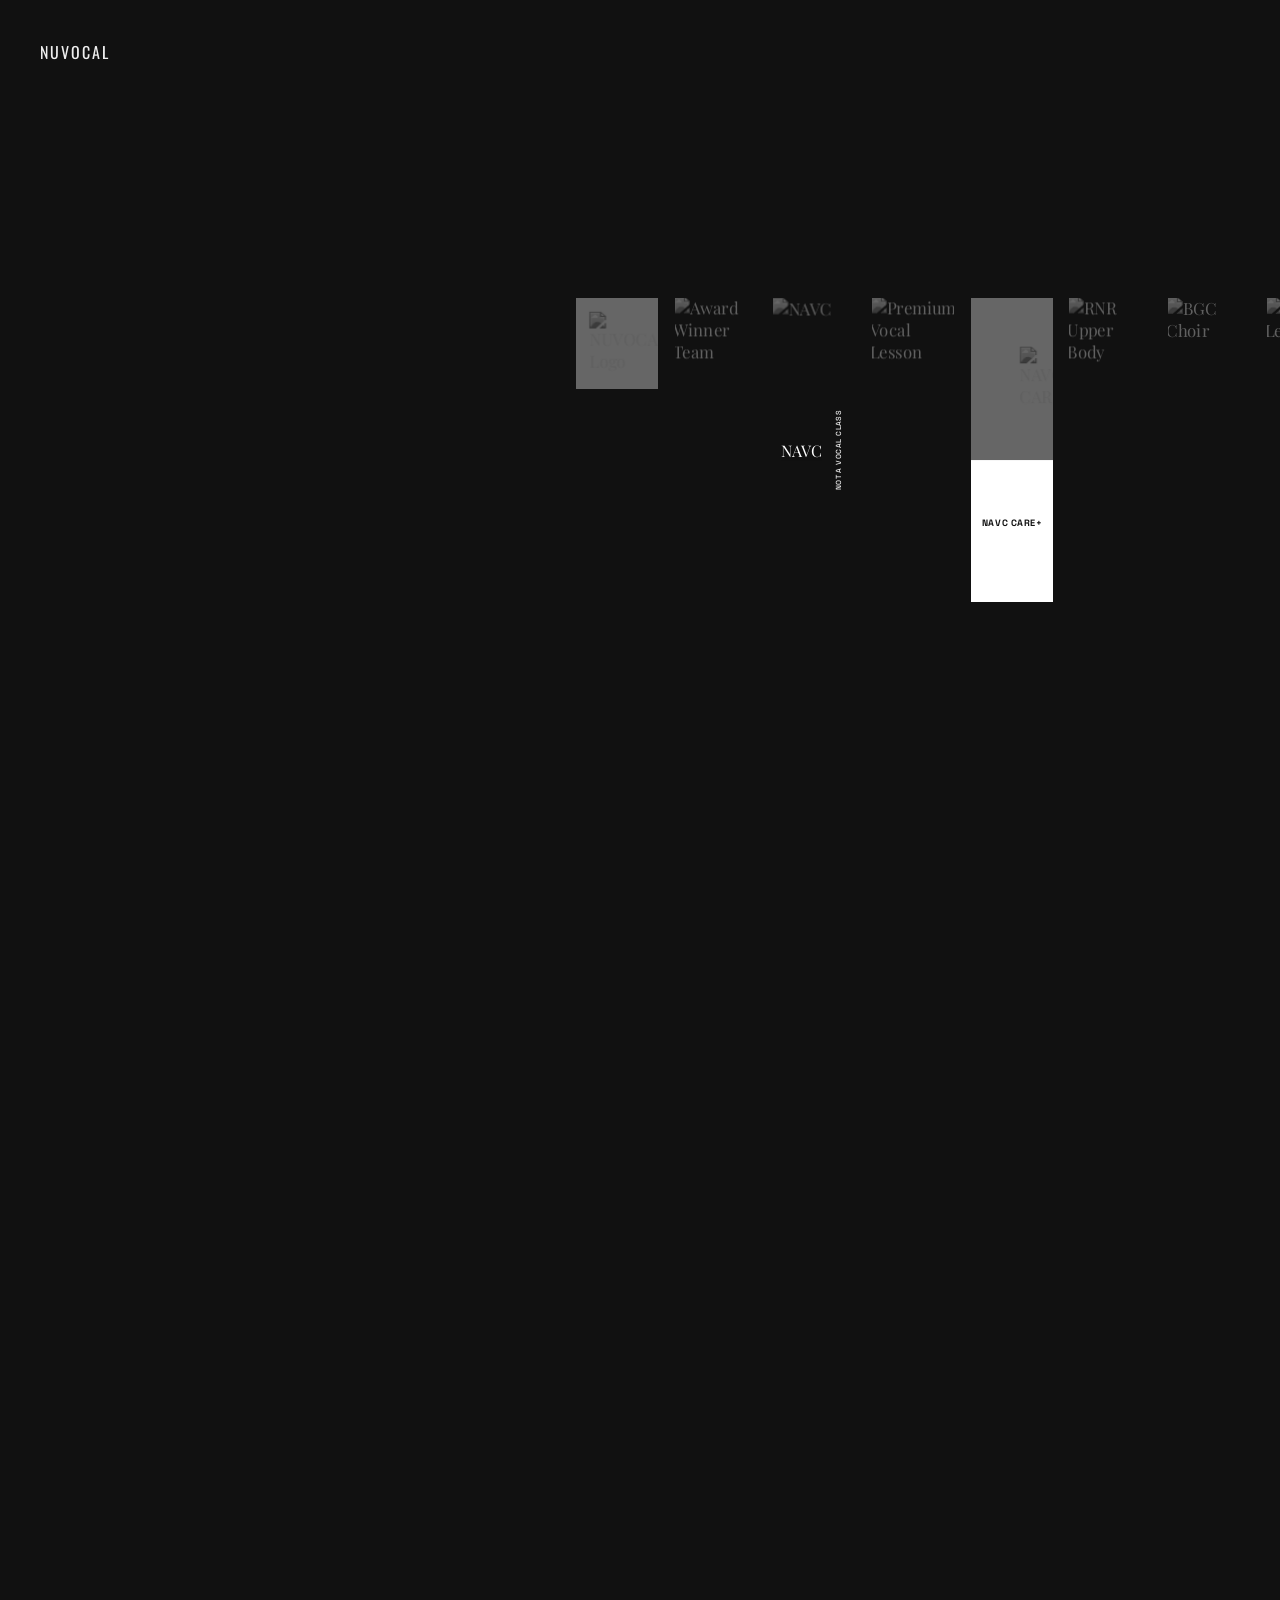
==== index.html @ 0271bf35 "Add files via upload" ====
<!DOCTYPE html>
<html lang="ko">
<head>
    <meta charset="UTF-8">
    <meta name="viewport" content="width=device-width, initial-scale=1.0">
    <title>nuvocal.</title>
    <link rel="icon" type="image/png" href="./assets/logo.png">
    <link rel="apple-touch-icon" href="./assets/logo.png">
    <meta name="portone-store-id" content="">
    <meta name="portone-channel-key" content="">
    <meta name="portone-verify-endpoint" content="">
    
    <!-- Fonts -->
    <link rel="preconnect" href="https://fonts.googleapis.com">
    <link rel="preconnect" href="https://fonts.gstatic.com" crossorigin>
    <link href="https://fonts.googleapis.com/css2?family=Noto+Sans+KR:wght@300;400;500;700&family=Oswald:wght@500;700&family=Playfair+Display:ital,wght@0,400;0,700;1,400&family=Space+Grotesk:wght@500;700&display=swap" rel="stylesheet">
    
    <link rel="stylesheet" href="./style.css">

    <!-- GSAP & Lenis (Smooth Scroll) -->
    <script src="https://cdnjs.cloudflare.com/ajax/libs/gsap/3.12.2/gsap.min.js"></script>
    <script src="https://cdnjs.cloudflare.com/ajax/libs/gsap/3.12.2/ScrollTrigger.min.js"></script>
    <script src="https://cdn.jsdelivr.net/gh/studio-freight/lenis@1.0.27/bundled/lenis.min.js"></script>
    <script src="https://cdn.portone.io/v2/browser-sdk.js"></script>

</head>
<body>

    <!-- Custom Cursor -->
    <div class="cursor"></div>

    <!-- UI Elements -->
    <div class="home-btn">NUVOCAL</div>
    <div class="progress-bar" id="progress-bar"></div>
    <div class="close-btn">Close [X]</div>

    <!-- Detail View Typography & Content -->
    <div class="detail-view">
        <div class="detail-title-container">
            <div class="detail-title"></div>
        </div>
        <div class="detail-stage" id="detailStage" aria-hidden="true">
            <button class="detail-stage-side is-prev is-hidden" id="detailPrevCard" type="button" aria-label="이전 카드">
                <span class="detail-stage-side-frame">
                    <img class="detail-stage-image is-side" id="detailPrevImage" alt="">
                </span>
                <span class="detail-stage-label" id="detailPrevLabel"></span>
            </button>
            <div class="detail-stage-main" id="detailStageMain">
                <div class="detail-stage-main-frame">
                    <img class="detail-stage-image is-current" id="detailCurrentImage" alt="">
                    <div class="detail-stage-content">
                        <div class="detail-info-card" id="detailInfoCard">
                            <p class="detail-eyebrow" id="detailEyebrow"></p>
                            <h2 class="detail-heading" id="detailHeading"></h2>
                            <p class="detail-summary" id="detailSummary"></p>
                        </div>
                        <div class="detail-actions">
                            <button class="detail-explore-btn" type="button">자세히 보기</button>
                            <a class="detail-apply-btn" href="#" target="_blank" rel="noopener noreferrer"></a>
                            <a class="detail-compare-tab" href="./class-compare.html">클래스 비교</a>
                        </div>
                    </div>
                </div>
                <button class="detail-stage-arrow is-left is-hidden" id="detailPrevArrow" type="button" aria-label="이전 카드">←</button>
                <button class="detail-stage-arrow is-right is-hidden" id="detailNextArrow" type="button" aria-label="다음 카드">→</button>
            </div>
            <button class="detail-stage-side is-next is-hidden" id="detailNextCard" type="button" aria-label="다음 카드">
                <span class="detail-stage-side-frame">
                    <img class="detail-stage-image is-side" id="detailNextImage" alt="">
                </span>
                <span class="detail-stage-label" id="detailNextLabel"></span>
            </button>
        </div>
        <div class="detail-location-panel" id="detailLocationPanel" aria-hidden="true">
            <iframe
                id="detailLocationMap"
                class="detail-location-map"
                title="누보컬 위치 지도"
                loading="lazy"
                referrerpolicy="no-referrer-when-downgrade"
                allowfullscreen
            ></iframe>
            <p class="detail-location-text" id="detailLocationText"></p>
            <div class="detail-location-links" id="detailLocationLinks"></div>
        </div>
        <div class="detail-scroll-hint" aria-hidden="true">
            <span class="detail-scroll-text">Scroll</span>
            <span class="detail-scroll-arrow">↓</span>
        </div>
    </div>

    <div class="explore-mode" id="exploreMode" aria-hidden="true">
        <h2 class="explore-left-title" id="exploreLeftTitle"></h2>
        <aside class="explore-thumbs" id="exploreThumbs"></aside>
        <section class="explore-stage">
            <div class="explore-pages-track" id="explorePagesTrack"></div>
        </section>
        <div class="explore-meta">
            <p>COMPLETE<br>TYPE<br>ROLE<br>CLIENT</p>
            <p>JANUARY 2019<br>AGENCY PORTFOLIO<br>FULLSTACK DEV &amp; MOTION<br>NUVOCAL</p>
            <p>DIGITAL AGENCY THAT SOLVES COMPLEX<br>PROBLEMS FOR PRODUCT AND BRANDS.</p>
        </div>
    </div>

    <!-- Main Scrollable Content -->
    <div class="scroll-container">
        <div class="sticky-wrapper">
            <div class="gallery-track">
                
                <!-- Items with NUVOCAL contents -->
                <div class="gallery-item logo-card" data-title="NUVOCAL" data-subtitle="" data-desc="" data-overlay-label="NUVOCAL" data-overlay-nowrap="true" data-disable-explore="true" data-bg="#2d3748">
                    <div class="gallery-item-inner"><img src="./assets/logo.png" alt="NUVOCAL Logo"></div>
                </div>

                <div class="gallery-item" data-title="MENTO" data-subtitle="Core Focus: 마인드셋" data-desc="실전에서 흔들리지 않도록<br>복구 루틴과 집중 흐름을 설계해 편차를 줄입니다." data-overlay-label="MENTO" data-overlay-nowrap="true" data-apply-url="https://tally.so/r/wkr72J?class=mento" data-apply-label="신청하기" data-compare-url="./class-compare.html" data-compare-label="클래스 비교" data-bg="#f5f6f8">
                    <div class="gallery-item-inner"><img src="./assets/mento-card.jpg" alt="Award Winner Team"></div>
                </div>

                <div class="gallery-item first-card" data-title="NAVC" data-subtitle="과정소개" data-desc="노래에 필요한 기본적인 내용을 이론과 실기 비중을 나누어 진행되는 클래스 입니다.<br><br>[12weeks]<br>[참여멘토 : 박성태, 전다빈, 윤수용, 길구]<br>[커리큘럼 : 발성, 보컬테크닉, 즉흥가창법, 실전무대]" data-apply-url="https://tally.so/r/wkr72J?class=navc" data-apply-label="신청하기" data-compare-url="./class-compare.html" data-compare-label="클래스 비교" data-overlay-label="NAVC" data-detail-image="./assets/navc-detail.png" data-bg="#1a1a1a">
                    <div class="gallery-item-inner">
                        <img src="./assets/navc.png" alt="NAVC">
                        <div class="navc-overlay" aria-hidden="true">
                            <div class="navc-vertical">NAVC</div>
                            <div class="navc-side">Not A Vocal Class</div>
                        </div>
                    </div>
                </div>
                
                <div class="gallery-item" data-title="SOULFUL VOCAL" data-subtitle="프로그램 소개" data-desc="Soulful Vocal은 감각적 가창을 넘어, 무대와 레코딩에서 재현 가능한 보컬 운용 시스템을 구축하는 12주 클래스입니다." data-apply-url="https://tally.so/r/wkr72J?class=navc-pro" data-apply-label="신청하기" data-compare-url="./class-compare.html" data-compare-label="클래스 비교" data-overlay-label="SOULFUL VOCAL" data-bg="#2a2422">
                    <div class="gallery-item-inner"><img src="https://images.unsplash.com/photo-1516280440614-37939bbacd81?q=80&w=1000&auto=format&fit=crop" alt="Premium Vocal Lesson"></div>
                </div>
                
                <div class="gallery-item care-plus-card" data-title="NAVC CARE+" data-subtitle="케어 프로그램" data-desc="NAVC CARE+는 수강 이후에도 보컬 퍼포먼스를 유지하도록 설계된 프리미엄 사후 관리 클래스입니다." data-apply-url="https://tally.so/r/wkr72J?class=navc-care-plus" data-apply-label="신청하기" data-compare-url="./class-compare.html" data-compare-label="클래스 비교" data-overlay-label="NAVC CARE+" data-overlay-nowrap="true" data-bg="#22262f">
                    <div class="gallery-item-inner care-plus-art">
                        <img src="./assets/navccare.png" alt="NAVC CARE+">
                        <div class="care-plus-title" aria-hidden="true">NAVC CARE+</div>
                    </div>
                </div>

                <div class="gallery-item" data-title="RNR" data-subtitle="보컬테크닉 집중반" data-desc="RNR은 4주 동안 보컬테크닉을 기능 단위로 분해해 실전 가창 정확도를 끌어올리는 집중 프로그램입니다." data-apply-url="https://tally.so/r/wkr72J?class=rnr" data-apply-label="신청하기" data-compare-url="./class-compare.html" data-compare-label="클래스 비교" data-overlay-label="RNR" data-bg="#111111">
                    <div class="gallery-item-inner"><img src="./assets/rnr-upper.jpg" alt="RNR Upper Body"></div>
                </div>
                
                <div class="gallery-item" data-title="BGC" data-subtitle="화음감 집중반" data-desc="BGC는 화음과 블렌딩 감각을 빠르게 체화해 실제 팀 보컬 환경에서 완성도를 높이는 4주 클래스입니다." data-apply-url="https://tally.so/r/wkr72J?class=bgc" data-apply-label="신청하기" data-compare-url="./class-compare.html" data-compare-label="클래스 비교" data-overlay-label="BGC" data-bg="#1a1a1a">
                    <div class="gallery-item-inner"><img src="./assets/bgc-card.jpg" alt="BGC Choir"></div>
                </div>

                <div class="gallery-item" data-title="PRIVATE LESSON" data-subtitle="보컬코치 강동협 · 김서연" data-desc="누보컬] 서티파이드(Certified) 트레이너 1:1 맞춤형 보컬 트레이닝" data-apply-url="https://tally.so/r/wkr72J?class=private-lesson" data-apply-label="신청하기" data-compare-url="./class-compare.html" data-compare-label="클래스 비교" data-overlay-label="PRIVATE LESSON" data-overlay-nowrap="true" data-bg="#17181c">
                    <div class="gallery-item-inner"><img src="https://images.unsplash.com/photo-1636581563713-5ead3fb53a80?auto=format&fit=crop&fm=jpg&q=80&w=1400" alt="Private Lesson"></div>
                </div>

                <div class="gallery-item" data-title="SINGASONG WRITER" data-subtitle="Songwriting & Melody Class" data-desc="가창을 넘어 멜로디, 가사, 톱라인을 직접 설계해 한 곡의 데모로 완성하는 클래스입니다." data-apply-url="https://tally.so/r/wkr72J?class=singasong-writer" data-apply-label="신청하기" data-compare-url="./class-compare.html" data-compare-label="클래스 비교" data-overlay-label="SINGASONG WRITER" data-overlay-nowrap="true" data-bg="#1b1620">
                    <div class="gallery-item-inner"><img src="https://images.unsplash.com/photo-1516280440614-37939bbacd81?q=80&w=1400&auto=format&fit=crop" alt="Singasong Writer Class"></div>
                </div>

                <div class="gallery-item" data-title="MIDI" data-subtitle="MIDI Production Class" data-desc="MIDI 기반으로 리듬, 코드, 사운드 레이어를 설계해 실제 트랙으로 완성하는 4주 클래스입니다." data-apply-url="https://tally.so/r/wkr72J?class=midi" data-apply-label="신청하기" data-compare-url="./class-compare.html" data-compare-label="클래스 비교" data-overlay-label="MIDI" data-overlay-nowrap="true" data-bg="#1b1e28">
                    <div class="gallery-item-inner"><img src="https://images.unsplash.com/photo-1511379938547-c1f69419868d?q=80&w=1400&auto=format&fit=crop" alt="MIDI Class"></div>
                </div>

                <div class="gallery-item" data-title="GUITAR" data-subtitle="Guitar Performance Class" data-desc="톤 메이킹과 리듬 운용을 중심으로 라이브 퍼포먼스 완성도를 높이는 4주 클래스입니다." data-apply-url="https://tally.so/r/wkr72J?class=guitar" data-apply-label="신청하기" data-compare-url="./class-compare.html" data-compare-label="클래스 비교" data-overlay-label="GUITAR" data-overlay-nowrap="true" data-bg="#1f1613">
                    <div class="gallery-item-inner"><img src="https://images.unsplash.com/photo-1465821185615-20b3c2fbf41b?q=80&w=1400&auto=format&fit=crop" alt="Guitar Class"></div>
                </div>

                <div class="gallery-item" data-title="JAZZ PIANO" data-subtitle="Jazz Piano Class" data-desc="Jazz Piano는 화성 언어를 귀로 먼저 익히고 손이 그것을 따라가도록 설계된 클래스입니다." data-apply-url="https://tally.so/r/wkr72J?class=jazz-piano" data-apply-label="신청하기" data-compare-url="./class-compare.html" data-compare-label="클래스 비교" data-overlay-label="JAZZ PIANO" data-overlay-nowrap="true" data-bg="#181716">
                    <div class="gallery-item-inner"><img src="https://images.unsplash.com/photo-1514119412350-e174d90d280e?q=80&w=1400&auto=format&fit=crop" alt="Jazz Piano Class"></div>
                </div>
                
                <div class="gallery-item" data-title="LOCATION" data-subtitle="스튜디오 위치 안내" data-desc="누보컬 스튜디오 위치를 지도에서 바로 확인할 수 있습니다." data-overlay-label="LOCATION" data-overlay-nowrap="true" data-map-embed="https://www.google.com/maps?q=%EC%84%9C%EC%9A%B8%20%EB%A7%88%ED%8F%AC%EA%B5%AC%20%EC%99%80%EC%9A%B0%EC%82%B0%EB%A1%9C%2018%EA%B8%B8%2012&output=embed" data-location-text="누보컬 서울 마포구 와우산로 18길 12, 4층" data-google-map-url="https://www.google.com/maps/search/?api=1&query=%EC%84%9C%EC%9A%B8%20%EB%A7%88%ED%8F%AC%EA%B5%AC%20%EC%99%80%EC%9A%B0%EC%82%B0%EB%A1%9C%2018%EA%B8%B8%2012" data-naver-map-url="https://map.naver.com/v5/search/%EC%84%9C%EC%9A%B8%20%EB%A7%88%ED%8F%AC%EA%B5%AC%20%EC%99%80%EC%9A%B0%EC%82%B0%EB%A1%9C%2018%EA%B8%B8%2012" data-bg="#1a1a1a">
                    <div class="gallery-item-inner"><img src="./assets/location-pin.svg" alt="Location Pin"></div>
                </div>
                
                <div class="gallery-item" data-title="CONTACT" data-subtitle="공식 채널" data-desc="누보컬 공식 채널로 연결됩니다." data-overlay-label="CONTACT" data-overlay-nowrap="true" data-contact-mode="true" data-contact-text="NUVOCAL Official Channel" data-instagram-url="https://www.instagram.com/nuvocal_/" data-kakao-url="https://open.kakao.com/o/spwR12Rg" data-youtube-url="https://www.youtube.com/@nuvocal" data-bg="#2d2a26">
                    <div class="gallery-item-inner"><img src="https://images.unsplash.com/photo-1516321318423-f06f85e504b3?q=80&w=1000&auto=format&fit=crop" alt="Contact"></div>
                </div>

            </div>
        </div>
    </div>
    <script src="./script.js"></script>

</body>
</html>
---- style.css ----
/* Base & Reset */
        * {
            margin: 0;
            padding: 0;
            box-sizing: border-box;
        }

        body {
            background-color: #111;
            color: #f0f0f0;
            font-family: 'Playfair Display', serif;
            overflow-x: hidden;
            transition: background-color 0.8s cubic-bezier(0.76, 0, 0.24, 1);
            overscroll-behavior: none;
        }

        /* Custom Cursor */
        .cursor {
            position: fixed;
            top: 0;
            left: 0;
            width: 26px;
            height: 26px;
            border-radius: 0;
            background: url('./assets/logo.png') center / contain no-repeat;
            pointer-events: none;
            mix-blend-mode: normal;
            filter: drop-shadow(0 6px 14px rgba(0, 0, 0, 0.22));
            z-index: 9999;
            transform: translate(-50%, -50%);
            transition: width 0.3s, height 0.3s, filter 0.3s;
        }
        
        .cursor.active {
            width: 54px;
            height: 54px;
            filter: drop-shadow(0 10px 24px rgba(0, 0, 0, 0.28));
        }

        /* Layout */
        .scroll-container {
            /* 매우 빠른 가로 스크롤을 위한 컨테이너 높이 */
            height: 180vh; 
        }

        .sticky-wrapper {
            position: sticky;
            top: 0;
            height: 100vh;
            width: 100vw;
            overflow: hidden;
            display: flex;
            align-items: center;
            --gallery-card-w: 9.1364vh;
            --gallery-card-h: 33.8046vh;
            --gallery-gap: 1.8273vh;
            --ambient-shift-x: 0px;
            --ambient-shift-y: 0px;
            --ambient-scale: 1;
            transform: translate3d(var(--ambient-shift-x), var(--ambient-shift-y), 0) scale(var(--ambient-scale));
            transform-origin: 50% 50%;
            will-change: transform;
        }

        .gallery-track {
            display: flex;
            gap: var(--gallery-gap);
            padding: 0 45vw; /* 양 끝 여백 */
            align-items: center;
            height: 100%;
            will-change: transform;
            /* 3D 원근감 부여 */
            perspective: 1500px;
            transform-style: preserve-3d;
        }

        /* Gallery Items */
        .gallery-item {
            position: relative;
            width: var(--gallery-card-w);
            height: var(--gallery-card-h);
            flex-shrink: 0;
            cursor: pointer;
            z-index: 2;
            transform-style: preserve-3d;
            will-change: transform;
        }

        .gallery-item-inner {
            width: 100%;
            height: 100%;
            overflow: hidden;
            position: relative;
            transform-origin: center center;
        }

        .gallery-item.is-depth-card {
            --depth-tilt-x: 0deg;
            --depth-tilt-y: 0deg;
            --depth-shift-x: 0px;
            --depth-shift-y: 0px;
            pointer-events: auto;
        }

        .gallery-item.is-depth-card .gallery-item-inner {
            border-radius: clamp(14px, 1.5vw, 22px);
            border: 1px solid rgba(255, 255, 255, 0.34);
            background:
                radial-gradient(120% 100% at 10% 4%, rgba(255, 255, 255, 0.36), rgba(255, 255, 255, 0) 50%),
                linear-gradient(160deg, rgba(247, 250, 255, 0.22), rgba(16, 20, 30, 0.18));
            box-shadow:
                0 48px 98px rgba(4, 6, 12, 0.62),
                0 10px 28px rgba(3, 5, 10, 0.42),
                inset 0 1px 0 rgba(255, 255, 255, 0.38),
                inset 0 -34px 62px rgba(4, 7, 14, 0.42);
            transform-style: preserve-3d;
            transform: perspective(540px) rotateX(var(--depth-tilt-x)) rotateY(var(--depth-tilt-y)) translateZ(0);
            transition: transform 260ms cubic-bezier(0.2, 0.8, 0.2, 1), box-shadow 280ms ease, border-color 280ms ease;
            will-change: transform;
            pointer-events: auto;
        }

        .gallery-item.is-depth-card .gallery-item-inner::before {
            content: '';
            position: absolute;
            inset: -45%;
            pointer-events: none;
            background: radial-gradient(
                38% 30% at calc(52% + var(--depth-shift-x) * 0.8) calc(16% + var(--depth-shift-y) * 0.55),
                rgba(255, 255, 255, 0.62),
                rgba(255, 255, 255, 0) 72%
            );
            mix-blend-mode: screen;
            opacity: 0.82;
            transform: translateZ(86px);
            transition: opacity 260ms ease;
        }

        .gallery-item.is-depth-card .gallery-item-inner::after {
            content: '';
            position: absolute;
            inset: 0;
            pointer-events: none;
            background: linear-gradient(180deg, rgba(8, 10, 14, 0.02), rgba(8, 10, 14, 0.42));
            transform: translateZ(28px);
        }

        .gallery-item img {
            width: 100%;
            height: 100%;
            object-fit: cover;
            /* 초기값, 스크롤 시 GSAP에 의해 동적 오버라이드 됨 */
            filter: grayscale(100%) brightness(0.4); 
            transform: scale(1.05); 
            will-change: filter, transform;
            pointer-events: none;
            user-select: none;
            -webkit-user-drag: none;
        }

        .gallery-item.is-depth-card img {
            transform:
                translate3d(calc(var(--depth-shift-x) * -0.34), calc(var(--depth-shift-y) * -0.34), 110px)
                scale(1.16);
            transition: transform 260ms cubic-bezier(0.2, 0.8, 0.2, 1);
            backface-visibility: hidden;
        }

        .gallery-item.is-depth-card:hover .gallery-item-inner {
            border-color: rgba(255, 255, 255, 0.42);
            box-shadow:
                0 64px 122px rgba(3, 5, 11, 0.68),
                0 16px 36px rgba(2, 4, 9, 0.48),
                inset 0 1px 0 rgba(255, 255, 255, 0.48),
                inset 0 -30px 52px rgba(4, 7, 14, 0.42);
        }

        .gallery-item.is-depth-card.is-depth-pressed .gallery-item-inner {
            transform: perspective(540px) rotateX(var(--depth-tilt-x)) rotateY(var(--depth-tilt-y)) translateZ(-14px);
        }

        .gallery-item[data-title="RNR"] img {
            object-position: center 42%;
        }

        .gallery-item[data-title="MENTO"] img {
            object-position: center 32%;
        }

        .gallery-item[data-title="PRIVATE LESSON"] img {
            object-position: center 38%;
        }

        .gallery-item.logo-card img {
            object-fit: contain;
            background: #fff;
            padding: clamp(12px, 1.2vw, 20px);
        }

        .gallery-item.logo-card.is-depth-card .gallery-item-inner {
            background:
                radial-gradient(92% 84% at 12% 8%, rgba(255, 255, 255, 0.66), rgba(255, 255, 255, 0.32) 44%, rgba(241, 245, 252, 0.26) 100%),
                linear-gradient(180deg, rgba(238, 242, 250, 0.94), rgba(226, 233, 245, 0.9));
        }

        .gallery-item.care-plus-card .care-plus-art {
            background: #fff;
        }

        .gallery-item.care-plus-card.is-depth-card .care-plus-art {
            background:
                radial-gradient(120% 100% at 12% 10%, rgba(255, 255, 255, 0.78), rgba(255, 255, 255, 0.36) 52%, rgba(234, 240, 248, 0.42) 100%),
                linear-gradient(165deg, rgba(241, 246, 252, 0.92), rgba(223, 231, 244, 0.92));
        }

        .gallery-item.care-plus-card img {
            opacity: 1;
            object-fit: contain;
            background: #fff;
            padding: clamp(36px, 3.9vw, 68px);
        }

        .gallery-item[data-title="LOCATION"].is-depth-card .gallery-item-inner {
            background:
                radial-gradient(110% 90% at 18% 12%, rgba(255, 255, 255, 0.54), rgba(255, 255, 255, 0.08) 58%),
                linear-gradient(155deg, rgba(205, 213, 227, 0.92), rgba(156, 170, 194, 0.92));
            border-color: rgba(238, 244, 255, 0.32);
        }

        .gallery-item[data-title="LOCATION"].is-depth-card img {
            object-fit: contain;
            padding: clamp(20px, 2.2vw, 34px);
            filter: grayscale(38%) brightness(0.66);
        }

        .care-plus-title {
            position: absolute;
            left: 0;
            right: 0;
            top: 72%;
            text-align: center;
            font-family: 'Space Grotesk', sans-serif;
            font-size: clamp(0.5rem, 0.72vw, 0.76rem);
            font-weight: 700;
            letter-spacing: 0.06em;
            color: #111;
            text-transform: uppercase;
            pointer-events: none;
        }

        .navc-overlay {
            position: absolute;
            left: 10%;
            top: 50%;
            transform: translateY(-50%);
            z-index: 4;
            display: flex;
            align-items: center;
            gap: clamp(6px, 0.9vw, 12px);
            pointer-events: none;
            color: #fff;
            text-shadow: 0 8px 24px rgba(0, 0, 0, 0.45);
            max-height: 84%;
            max-width: 76%;
        }

        .navc-vertical {
            display: flex;
            flex-wrap: wrap;
            align-content: flex-start;
            gap: clamp(4px, 0.5vw, 8px);
            max-height: 100%;
            overflow: hidden;
        }

        .navc-line {
            display: inline-block;
            font-family: 'Space Grotesk', sans-serif;
            font-size: clamp(1.15rem, 1.75vw, 2.15rem);
            font-weight: 800;
            letter-spacing: 0.02em;
            line-height: 1;
            text-transform: uppercase;
            writing-mode: vertical-lr;
            direction: ltr;
            text-orientation: mixed;
            white-space: nowrap;
            transform: rotate(180deg);
            transform-origin: center;
        }

        .navc-side {
            font-family: 'Space Grotesk', sans-serif;
            font-size: clamp(0.42rem, 0.58vw, 0.62rem);
            font-weight: 500;
            letter-spacing: 0.06em;
            text-transform: uppercase;
            writing-mode: vertical-lr;
            direction: ltr;
            text-orientation: mixed;
            white-space: normal;
            opacity: 0.95;
            max-height: 100%;
            overflow: hidden;
            transform: rotate(180deg);
            transform-origin: center;
        }

        .navc-side:empty {
            display: none;
        }

/* Detail View (Expanded State) */
.detail-view {
    position: fixed;
    top: 0;
    left: 0;
    width: 100vw;
    height: 100vh;
    pointer-events: none;
    z-index: 10;
    display: flex;
    justify-content: center;
    align-items: center;
}

.detail-view::before {
    content: '';
    position: absolute;
    inset: 0;
    pointer-events: none;
    background:
        radial-gradient(120% 90% at 50% 100%, rgba(255, 255, 255, 0.92) 0%, rgba(244, 247, 252, 0.82) 56%, rgba(234, 239, 247, 0.94) 100%),
        linear-gradient(180deg, rgba(255, 255, 255, 0.88), rgba(241, 245, 251, 0.92));
    opacity: 0;
    transition: opacity 420ms cubic-bezier(0.22, 1, 0.36, 1);
}

.detail-view.active::before {
    opacity: 1;
}

.detail-view.active {
    pointer-events: auto;
}

.detail-title-container {
    position: absolute;
    left: 50%;
    top: 50%;
    width: min(92vw, 1500px);
    transform: translate(-50%, -56%);
    z-index: 12;
    display: flex;
    justify-content: center;
    pointer-events: none;
    opacity: 0;
}

.detail-title {
    display: flex;
    justify-content: center;
    gap: clamp(0px, 0.08em, 2px);
    font-family: 'Oswald', sans-serif;
    font-size: clamp(5rem, 16vw, 17rem);
    font-weight: 700;
    line-height: 0.84;
    letter-spacing: -0.045em;
    text-transform: uppercase;
    white-space: nowrap;
    color: rgba(24, 31, 43, 0.84);
    text-shadow: 0 16px 42px rgba(255, 255, 255, 0.72);
}

.char {
    display: inline-block;
    will-change: transform, opacity;
    transform-origin: 50% 100%;
}

.detail-stage {
    position: absolute;
    left: 50%;
    top: 50%;
    width: min(99vw, 1880px);
    display: grid;
    grid-template-columns: minmax(0, 180px) minmax(0, 1fr) minmax(0, 180px);
    align-items: center;
    gap: clamp(18px, 2.6vw, 44px);
    transform: translate(-50%, -53%);
    opacity: 0;
    pointer-events: none;
    z-index: 11;
    transition:
        opacity 460ms cubic-bezier(0.22, 1, 0.36, 1),
        transform 520ms cubic-bezier(0.22, 1, 0.36, 1);
}

.detail-view.active .detail-stage[aria-hidden='false'] {
    opacity: 1;
    pointer-events: auto;
    transform: translate(-50%, -50%);
}

.detail-stage-main {
    position: relative;
    display: flex;
    justify-content: center;
    align-items: center;
    min-width: 0;
}

.detail-stage-main-frame,
.detail-stage-side-frame {
    position: relative;
    overflow: hidden;
    border-radius: clamp(20px, 2.4vw, 32px);
    border: 1px solid rgba(15, 23, 42, 0.08);
    background:
        linear-gradient(180deg, rgba(255, 255, 255, 0.98), rgba(247, 249, 252, 0.96)),
        #ffffff;
    box-shadow:
        0 32px 72px rgba(15, 23, 42, 0.14),
        0 10px 28px rgba(15, 23, 42, 0.08);
}

.detail-stage-main-frame {
    width: min(100%, 1520px);
    min-height: min(78vh, 920px);
    max-height: 82vh;
    padding: clamp(28px, 3vw, 44px);
    display: flex;
    overflow: auto;
}

.detail-stage-side {
    appearance: none;
    border: 0;
    background: transparent;
    display: grid;
    justify-items: center;
    gap: 12px;
    color: rgba(24, 31, 43, 0.72);
    cursor: pointer;
    min-width: 0;
    opacity: 0.5;
    pointer-events: auto;
    --detail-side-offset: 0px;
    transform: translateX(var(--detail-side-offset));
    transition: opacity 240ms ease, transform 240ms ease;
}

.detail-stage-side:hover {
    opacity: 0.84;
    transform: translateX(var(--detail-side-offset)) translateY(-4px);
}

.detail-stage-side.is-prev {
    justify-self: start;
    --detail-side-offset: -58px;
}

.detail-stage-side.is-next {
    justify-self: end;
    --detail-side-offset: 58px;
}

.detail-stage-side.is-hidden {
    opacity: 0;
    visibility: hidden;
    pointer-events: none;
}

.detail-stage-side-frame {
    width: min(17vw, 244px);
    aspect-ratio: 10 / 16;
    padding: 10px;
}

.detail-stage-image {
    width: 100%;
    height: 100%;
    display: block;
    object-fit: cover;
}

.detail-stage-image.is-current {
    display: none;
}

.detail-stage-image.is-side {
    filter: grayscale(0.2) brightness(0.62) saturate(0.82);
    border-radius: 14px;
}

.detail-stage-label {
    font-family: 'Space Grotesk', sans-serif;
    font-size: 0.62rem;
    font-weight: 700;
    letter-spacing: 0.18em;
    text-transform: uppercase;
    white-space: nowrap;
}

.detail-stage-arrow {
    position: absolute;
    top: 50%;
    transform: translateY(-50%);
    width: 46px;
    height: 46px;
    border: 1px solid rgba(15, 23, 42, 0.12);
    border-radius: 999px;
    background: rgba(255, 255, 255, 0.92);
    color: rgba(15, 23, 42, 0.92);
    backdrop-filter: blur(14px);
    font-family: 'Space Grotesk', sans-serif;
    font-size: 1rem;
    font-weight: 700;
    cursor: pointer;
    transition: transform 240ms ease, background-color 240ms ease, border-color 240ms ease, opacity 240ms ease;
}

.detail-stage-arrow:hover {
    transform: translateY(-50%) scale(1.04);
    background: rgba(255, 255, 255, 1);
    border-color: rgba(15, 23, 42, 0.26);
}

.detail-stage-arrow.is-left {
    left: clamp(10px, 1vw, 16px);
}

.detail-stage-arrow.is-right {
    right: clamp(10px, 1vw, 16px);
}

.detail-stage-arrow.is-hidden {
    opacity: 0;
    pointer-events: none;
}

.detail-stage-content {
    display: flex;
    flex-direction: column;
    justify-content: space-between;
    gap: clamp(18px, 2vw, 30px);
    min-height: 100%;
}

.detail-content-container {
    display: none;
}

.detail-info-card {
    width: min(980px, 100%);
    padding: 0;
    border-radius: 0;
    border: 0;
    background: transparent;
    backdrop-filter: none;
    box-shadow: none;
}

.detail-info-card.is-compact {
    width: min(980px, 100%);
}

.detail-eyebrow:empty,
.detail-heading:empty {
    display: none;
}

.detail-eyebrow {
    margin: 0 0 12px;
    font-family: 'Space Grotesk', sans-serif;
    font-size: clamp(0.74rem, 0.92vw, 0.92rem);
    font-weight: 700;
    letter-spacing: 0.16em;
    text-transform: uppercase;
    color: rgba(36, 46, 64, 0.66);
}

.detail-heading {
    margin: 0;
    font-family: 'Space Grotesk', sans-serif;
    font-size: clamp(2rem, 4.3vw, 4.1rem);
    font-weight: 700;
    letter-spacing: -0.015em;
    line-height: 1;
    color: #0f172a;
}

.detail-summary {
    margin: clamp(14px, 1.2vw, 18px) 0 0;
    max-width: 74ch;
    font-family: 'Noto Sans KR', sans-serif;
    font-size: clamp(1rem, 1.42vw, 1.26rem);
    line-height: 1.78;
    letter-spacing: -0.01em;
    color: rgba(37, 48, 69, 0.88);
    white-space: pre-line;
}

.detail-location-panel {
    position: absolute;
    left: 50%;
    top: 50%;
    transform: translate(-50%, -50%) scale(0.98);
    width: min(64vw, 900px);
    display: grid;
    gap: 12px;
    padding: clamp(12px, 1.5vw, 18px);
    border: 1px solid rgba(255, 255, 255, 0.78);
    border-radius: clamp(20px, 2.3vw, 32px);
    background: rgba(245, 248, 252, 0.86);
    backdrop-filter: blur(18px) saturate(132%);
    box-shadow: 0 24px 54px rgba(11, 15, 26, 0.28);
    z-index: 13;
    opacity: 0;
    pointer-events: none;
    transition: opacity 260ms ease, transform 260ms ease;
}

.detail-location-panel.is-visible {
    opacity: 1;
    pointer-events: auto;
    transform: translate(-50%, -50%) scale(1);
}

.detail-location-panel.is-mentor {
    width: min(76vw, 1080px);
}

.detail-location-panel.is-private {
    width: min(56vw, 760px);
    top: auto;
    bottom: clamp(18px, 3.4vh, 42px);
    transform: translateX(-50%) scale(0.98);
}

.detail-location-panel.is-private.is-visible {
    transform: translateX(-50%) scale(1);
}

.detail-location-panel.is-contact {
    width: min(78vw, 1080px);
    padding: clamp(18px, 2vw, 26px);
}

.detail-location-map {
    width: 100%;
    aspect-ratio: 4 / 3;
    border: 0;
    border-radius: 18px;
    background: #e5ebf3;
}

.detail-location-map.is-hidden {
    display: none;
}

.detail-location-text {
    margin: 0;
    font-family: 'Noto Sans KR', sans-serif;
    font-size: clamp(0.84rem, 0.95vw, 0.94rem);
    font-weight: 500;
    line-height: 1.5;
    letter-spacing: -0.01em;
    color: rgba(31, 42, 61, 0.92);
}

.detail-location-links {
    display: flex;
    align-items: center;
    flex-wrap: wrap;
    gap: 10px;
}

.detail-link-chip {
    display: inline-flex;
    align-items: center;
    justify-content: center;
    padding: 0.6rem 0.98rem;
    border: 1px solid rgba(31, 42, 61, 0.2);
    border-radius: 999px;
    color: rgba(21, 32, 48, 0.92);
    text-decoration: none;
    font-family: 'Noto Sans KR', sans-serif;
    font-size: 0.8rem;
    font-weight: 600;
    line-height: 1;
    background: rgba(255, 255, 255, 0.74);
    transition: border-color 0.22s ease, background-color 0.22s ease, transform 0.22s ease;
}

.detail-link-chip:hover {
    border-color: rgba(0, 113, 227, 0.5);
    background: #fff;
    transform: translateY(-1px);
}

.detail-location-panel.is-contact .detail-location-links {
    display: grid;
    grid-template-columns: repeat(3, minmax(0, 1fr));
    gap: 16px;
    width: 100%;
}

.detail-location-panel.is-contact .detail-location-text {
    width: 100%;
    max-width: 100%;
    font-family: 'Space Grotesk', sans-serif;
    font-size: clamp(1.04rem, 1.6vw, 1.52rem);
    font-weight: 700;
    letter-spacing: -0.02em;
    line-height: 1.15;
    color: rgba(18, 28, 43, 0.96);
    text-align: center;
    white-space: normal;
    overflow-wrap: anywhere;
    word-break: keep-all;
    justify-self: center;
}

.detail-contact-link {
    display: flex;
    flex-direction: column;
    align-items: center;
    justify-content: center;
    gap: 18px;
    text-decoration: none;
    padding: 22px 20px;
    min-height: 220px;
    border: 1px solid rgba(27, 38, 56, 0.18);
    border-radius: 24px;
    background: rgba(255, 255, 255, 0.82);
    text-align: center;
    transition: border-color 0.2s ease, background-color 0.2s ease, transform 0.2s ease;
}

.detail-contact-link:hover {
    border-color: rgba(0, 113, 227, 0.4);
    background: #fff;
    transform: translateY(-1px);
}

.detail-contact-icon {
    width: 86px;
    height: 86px;
    border-radius: 24px;
    border: 1px solid rgba(27, 38, 56, 0.14);
    color: rgba(16, 24, 38, 0.9);
    display: inline-flex;
    align-items: center;
    justify-content: center;
    flex: 0 0 auto;
    background: rgba(243, 246, 252, 0.96);
}

.detail-contact-icon svg {
    width: 38px;
    height: 38px;
    fill: none;
    stroke: currentColor;
    stroke-width: 1.7;
    stroke-linecap: round;
    stroke-linejoin: round;
}

.detail-contact-text {
    width: 100%;
    color: rgba(20, 31, 47, 0.95);
    font-family: 'Noto Sans KR', sans-serif;
    font-size: 1rem;
    font-weight: 600;
    letter-spacing: -0.01em;
    line-height: 1.45;
    text-align: center;
}

.detail-location-panel.is-contact .detail-contact-icon svg text {
    fill: currentColor;
    stroke: none;
}

.detail-location-panel.is-contact .detail-contact-icon svg .youtube-play {
    fill: currentColor;
    stroke: none;
}

.detail-location-panel.is-mentor .detail-location-text {
    color: rgba(20, 24, 34, 0.96);
    font-family: 'Space Grotesk', sans-serif;
    font-size: 0.9rem;
    font-weight: 700;
    letter-spacing: 0.08em;
    text-transform: uppercase;
}

.detail-location-panel.is-mentor .detail-location-links {
    display: block;
}

.detail-mentor-grid {
    display: grid;
    grid-template-columns: repeat(5, minmax(0, 1fr));
    gap: clamp(10px, 1.1vw, 14px);
}

.detail-private-grid {
    grid-template-columns: repeat(2, minmax(0, 1fr));
    max-width: 640px;
    margin: 0 auto;
}

.detail-mentor-card {
    display: grid;
    justify-items: center;
    text-align: center;
    gap: 4px;
    padding: 10px 8px 12px;
    border: 1px solid rgba(24, 28, 36, 0.1);
    border-radius: 14px;
    background: rgba(255, 255, 255, 0.88);
}

.detail-mentor-card-link {
    text-decoration: none;
    color: inherit;
    cursor: pointer;
    transition: transform 0.2s ease, border-color 0.2s ease, box-shadow 0.2s ease;
}

.detail-mentor-card-link:hover {
    transform: translateY(-2px);
    border-color: rgba(0, 113, 227, 0.34);
    box-shadow: 0 8px 20px rgba(15, 22, 36, 0.16);
}

.detail-mentor-photo {
    width: clamp(62px, 4.5vw, 76px);
    height: clamp(62px, 4.5vw, 76px);
    border-radius: 50%;
    object-fit: cover;
    border: 2px solid rgba(24, 28, 36, 0.12);
}

.detail-mentor-name {
    margin: 2px 0 0;
    font-family: 'Noto Sans KR', sans-serif;
    font-size: clamp(0.78rem, 0.9vw, 0.88rem);
    font-weight: 700;
    color: #151923;
}

.detail-mentor-role {
    margin: 0;
    font-family: 'Space Grotesk', sans-serif;
    font-size: 0.58rem;
    font-weight: 700;
    letter-spacing: 0.08em;
    text-transform: uppercase;
    color: rgba(60, 68, 84, 0.88);
}

.detail-mentor-desc {
    margin: 0;
    font-family: 'Noto Sans KR', sans-serif;
    font-size: clamp(0.64rem, 0.72vw, 0.72rem);
    line-height: 1.4;
    color: rgba(56, 62, 75, 0.9);
}

.detail-scroll-hint {
    position: absolute;
    left: 50%;
    bottom: 4.2%;
    transform: translateX(-50%);
    display: grid;
    justify-items: center;
    gap: 2px;
    opacity: 0;
    pointer-events: none;
    transition: opacity 0.28s ease;
    color: rgba(222, 231, 247, 0.88);
    mix-blend-mode: normal;
}

.detail-view.active.has-explore .detail-scroll-hint {
    opacity: 1;
}

.detail-scroll-text {
    font-family: 'Space Grotesk', sans-serif;
    font-size: 0.62rem;
    font-weight: 700;
    letter-spacing: 0.16em;
    text-transform: uppercase;
    line-height: 1;
}

.detail-scroll-arrow {
    font-size: 0.72rem;
    line-height: 1;
    transform: translateY(0);
    animation: detailScrollArrow 1.6s ease-in-out infinite;
}

@keyframes detailScrollArrow {
    0%,
    100% {
        transform: translateY(0);
        opacity: 0.72;
    }
    50% {
        transform: translateY(4px);
        opacity: 1;
    }
}

.detail-actions {
    display: flex;
    align-items: center;
    gap: 10px;
    flex-wrap: wrap;
    margin-top: auto;
    width: fit-content;
    max-width: 100%;
    padding: 0;
    border-radius: 0;
    border: 0;
    background: transparent;
    backdrop-filter: none;
    box-shadow: none;
}

.detail-actions.is-hidden {
    display: none;
}

.detail-explore-btn,
.detail-apply-btn,
.detail-compare-tab {
    align-items: center;
    justify-content: center;
    margin-top: 0;
    padding: 0.64rem 1.08rem;
    border-radius: 999px;
    text-decoration: none;
    font-family: 'Noto Sans KR', sans-serif;
    font-size: 0.82rem;
    font-weight: 600;
    line-height: 1;
    letter-spacing: -0.01em;
    transition: border-color 0.25s ease, color 0.25s ease, background-color 0.25s ease, transform 0.25s ease;
}

.detail-explore-btn {
    display: inline-flex;
    border: 1px solid rgba(15, 23, 42, 0.2);
    color: rgba(15, 23, 42, 0.94);
    background: rgba(255, 255, 255, 0.86);
    cursor: pointer;
}

.detail-explore-btn:hover {
    border-color: rgba(0, 113, 227, 0.5);
    color: #00489c;
    background: #fff;
    transform: translateY(-1px);
}

.detail-explore-btn:active {
    transform: translateY(0);
}

.detail-apply-btn {
    display: none;
    border: 1px solid #0071e3;
    color: #fff;
    background: #0071e3;
    opacity: 0;
    transform: translateY(8px);
    pointer-events: none;
}

.detail-apply-btn:hover {
    background: #005cc2;
    border-color: #005cc2;
    color: #fff;
}

.detail-apply-btn.is-visible {
    display: inline-flex;
    opacity: 1;
    transform: translateY(0);
    pointer-events: auto;
}

.detail-apply-btn.is-loading {
    opacity: 0.72;
    pointer-events: none;
}

.detail-compare-tab {
    display: none;
    border: 1px solid rgba(15, 23, 42, 0.2);
    color: rgba(15, 23, 42, 0.92);
    background: rgba(255, 255, 255, 0.72);
    opacity: 0;
    transform: translateY(8px);
    pointer-events: none;
}

.detail-compare-tab:hover {
    border-color: rgba(0, 113, 227, 0.44);
    color: #00489c;
    background: #fff;
}

.detail-compare-tab.is-visible {
    display: inline-flex;
    opacity: 1;
    transform: translateY(0);
    pointer-events: auto;
}

/* Explore Mode */
.explore-mode {
    position: fixed;
    inset: 0;
    z-index: 36;
    background: #cdd4df;
    color: #111;
    --explore-image-shift-x: 0px;
    --explore-image-shift-y: 0px;
    opacity: 0;
    pointer-events: none;
    transition: opacity 0.42s cubic-bezier(0.2, 0.8, 0.2, 1);
}

.explore-mode.is-active {
    opacity: 1;
    pointer-events: auto;
}

.explore-mode.is-mento-theme {
    background: #fff;
}

.explore-mode.is-mento-theme .explore-stage {
    background: #fff;
    box-shadow: 0 12px 28px rgba(30, 34, 42, 0.08);
}

.explore-mode.is-navc-pro-theme {
    background:
        radial-gradient(120% 100% at 18% 8%, rgba(68, 54, 24, 0.34), rgba(8, 8, 10, 0.96) 48%, rgba(6, 6, 7, 1) 100%),
        linear-gradient(140deg, #111111, #070707);
    color: #f5e7c2;
}

.explore-mode.is-navc-pro-theme .explore-stage {
    background: linear-gradient(160deg, rgba(20, 19, 17, 0.96), rgba(10, 10, 10, 0.96));
    border: 1px solid rgba(227, 196, 131, 0.34);
    box-shadow:
        0 26px 70px rgba(0, 0, 0, 0.62),
        inset 0 1px 0 rgba(255, 228, 172, 0.18);
}

.explore-mode.is-navc-pro-theme .explore-left-line {
    color: rgba(240, 214, 156, 0.94);
    text-shadow: 0 10px 32px rgba(6, 6, 6, 0.72);
}

.explore-mode.is-navc-pro-theme .explore-thumb-btn {
    border-color: rgba(230, 201, 138, 0.36);
    background: rgba(17, 14, 11, 0.52);
}

.explore-mode.is-navc-pro-theme .explore-thumb-btn.is-active {
    border-color: rgba(242, 215, 157, 0.92);
    box-shadow:
        0 0 0 1px rgba(245, 221, 171, 0.34),
        0 6px 16px rgba(0, 0, 0, 0.44);
}

.explore-mode.is-navc-pro-theme .explore-meta {
    color: rgba(234, 206, 145, 0.7);
}

.explore-page.is-navc-pro {
    background: #090909;
}

.explore-page.is-navc-pro .explore-page-overlay {
    background:
        linear-gradient(180deg, rgba(8, 8, 8, 0.52), rgba(6, 6, 6, 0.74)),
        radial-gradient(90% 80% at 84% 18%, rgba(227, 187, 109, 0.18), rgba(0, 0, 0, 0) 58%);
}

.explore-page.is-navc-pro .explore-page-content {
    color: rgba(250, 236, 204, 0.95);
}

.pro-page-content {
    grid-template-rows: auto auto 1fr;
    gap: clamp(10px, 1.3vw, 16px);
}

.pro-philosophy-panel {
    align-self: end;
    width: min(560px, 92%);
    display: grid;
    gap: 10px;
    padding: clamp(14px, 1.6vw, 18px);
    border: 1px solid rgba(231, 197, 126, 0.34);
    border-radius: 16px;
    background: rgba(12, 11, 10, 0.66);
    backdrop-filter: blur(8px);
    box-shadow:
        inset 0 1px 0 rgba(255, 230, 170, 0.14),
        0 10px 28px rgba(0, 0, 0, 0.4);
}

.pro-kicker {
    margin: 0;
    font-family: 'Space Grotesk', sans-serif;
    font-size: 0.66rem;
    font-weight: 700;
    letter-spacing: 0.18em;
    text-transform: uppercase;
    color: rgba(246, 220, 163, 0.86);
}

.pro-signature {
    margin: 0;
    font-family: 'Noto Sans KR', sans-serif;
    font-size: clamp(0.92rem, 1.15vw, 1.08rem);
    font-weight: 600;
    line-height: 1.5;
    letter-spacing: -0.012em;
    color: rgba(250, 238, 214, 0.96);
}

.pro-pillars {
    display: flex;
    flex-wrap: wrap;
    gap: 8px;
}

.pro-pillar-chip {
    display: inline-flex;
    align-items: center;
    justify-content: center;
    padding: 0.38rem 0.62rem;
    border: 1px solid rgba(232, 202, 138, 0.34);
    border-radius: 999px;
    font-family: 'Space Grotesk', sans-serif;
    font-size: 0.62rem;
    font-weight: 600;
    letter-spacing: 0.08em;
    text-transform: uppercase;
    color: rgba(245, 220, 164, 0.92);
    background: rgba(24, 20, 15, 0.54);
}

.pro-metric {
    display: flex;
    align-items: baseline;
    justify-content: space-between;
    gap: 12px;
    padding-top: 8px;
    border-top: 1px solid rgba(231, 200, 133, 0.22);
}

.pro-metric-label {
    font-family: 'Space Grotesk', sans-serif;
    font-size: 0.62rem;
    font-weight: 700;
    letter-spacing: 0.14em;
    text-transform: uppercase;
    color: rgba(228, 198, 136, 0.72);
}

.pro-metric-value {
    font-family: 'Space Grotesk', sans-serif;
    font-size: clamp(0.9rem, 1.1vw, 1.08rem);
    font-weight: 700;
    letter-spacing: 0.1em;
    color: rgba(252, 238, 203, 0.95);
}

.explore-left-title {
    position: absolute;
    left: clamp(18px, 2.2vw, 34px);
    top: 15vh;
    margin: 0;
    width: clamp(180px, 23vw, 340px);
    max-height: 72vh;
    display: flex;
    flex-wrap: wrap;
    align-content: flex-start;
    gap: clamp(6px, 0.8vw, 12px);
    color: rgba(17, 17, 17, 0.92);
    pointer-events: none;
    user-select: none;
    overflow: hidden;
}

.explore-left-line {
    display: inline-block;
    font-family: 'Space Grotesk', sans-serif;
    font-size: clamp(3.9rem, 8.9vw, 8.2rem);
    font-weight: 800;
    letter-spacing: 0.02em;
    line-height: 1;
    text-transform: uppercase;
    writing-mode: vertical-lr;
    direction: ltr;
    text-orientation: mixed;
    white-space: nowrap;
    transform: rotate(180deg);
    transform-origin: center;
}

.explore-left-title.is-single-line .explore-left-line {
    font-size: clamp(5.2rem, 11vw, 10.6rem);
}

.explore-stage {
    position: absolute;
    left: 18vw;
    top: 12vh;
    width: min(68vw, 1220px);
    height: min(76vh, 860px);
    overflow: hidden;
    background: rgba(212, 219, 230, 0.94);
    box-shadow: 0 14px 36px rgba(58, 56, 86, 0.12);
    --explore-tilt-x: 0deg;
    --explore-tilt-y: 0deg;
    --explore-shift-x: 0px;
    --explore-shift-y: 0px;
    transform: perspective(1400px) rotateX(var(--explore-tilt-x)) rotateY(var(--explore-tilt-y))
        translate3d(var(--explore-shift-x), var(--explore-shift-y), 0);
    transform-style: preserve-3d;
    transition: transform 420ms cubic-bezier(0.2, 0.8, 0.2, 1), box-shadow 320ms ease;
    will-change: transform;
}

.explore-pages-track {
    display: flex;
    flex-direction: column;
    width: 100%;
    height: 100%;
    transform: translate3d(0, 0, 0);
    transition: transform 640ms cubic-bezier(0.16, 1, 0.3, 1);
    will-change: transform;
}

.explore-page {
    position: relative;
    flex: 0 0 100%;
    width: 100%;
    height: 100%;
    overflow: hidden;
    background: #d7dde7;
}

.explore-page-image {
    position: absolute;
    inset: 0;
    width: 100%;
    height: 100%;
    object-fit: cover;
    transform: translate3d(calc(var(--explore-image-shift-x) * 0.16), calc(var(--explore-image-shift-y) * 0.16), 0)
        scale(1.04);
    transition: transform 520ms cubic-bezier(0.2, 0.8, 0.2, 1);
    will-change: transform;
}

.explore-page-overlay {
    position: absolute;
    inset: 0;
    background: linear-gradient(180deg, rgba(7, 8, 12, 0.12), rgba(7, 8, 12, 0.2));
}

.explore-page.is-light .explore-page-overlay {
    background: linear-gradient(180deg, rgba(255, 255, 255, 0.38), rgba(255, 255, 255, 0.22));
}

.explore-page-content {
    position: relative;
    z-index: 1;
    height: 100%;
    padding: clamp(18px, 2.2vw, 28px);
    display: grid;
    align-content: space-between;
    color: rgba(244, 248, 255, 0.96);
}

.explore-page.is-light .explore-page-content {
    color: rgba(53, 58, 70, 0.9);
}

.explore-page.is-mentor {
    background: #fff;
}

.explore-page-topline {
    display: flex;
    justify-content: space-between;
    align-items: center;
    font-family: 'Space Grotesk', sans-serif;
    font-size: 0.72rem;
    letter-spacing: 0.08em;
    text-transform: uppercase;
}

.explore-page-headline {
    margin: 0;
    max-width: 78%;
    font-family: 'Noto Sans KR', sans-serif;
    font-weight: 700;
    font-size: clamp(1.2rem, 2.5vw, 2.1rem);
    line-height: 1.22;
}

.explore-page-desc {
    margin: 0;
    max-width: 62%;
    font-family: 'Noto Sans KR', sans-serif;
    font-size: clamp(0.88rem, 1vw, 1rem);
    line-height: 1.5;
    opacity: 0.88;
}

.mentor-page-content {
    color: rgba(24, 28, 36, 0.94);
    align-content: start;
    gap: clamp(14px, 1.6vw, 22px);
    padding-top: clamp(20px, 2.4vw, 32px);
}

.mentor-grid {
    display: grid;
    grid-template-columns: repeat(5, minmax(0, 1fr));
    gap: clamp(12px, 1.4vw, 18px);
}

.mentor-card {
    display: grid;
    justify-items: center;
    text-align: center;
    gap: 6px;
    padding: 8px 6px 10px;
    border: 1px solid rgba(24, 28, 36, 0.12);
    border-radius: 14px;
    background: rgba(244, 246, 250, 0.72);
}

.mentor-card-link {
    text-decoration: none;
    color: inherit;
    cursor: pointer;
    transition: transform 0.2s ease, border-color 0.2s ease, box-shadow 0.2s ease;
}

.mentor-card-link:hover {
    transform: translateY(-2px);
    border-color: rgba(0, 113, 227, 0.32);
    box-shadow: 0 10px 20px rgba(18, 24, 36, 0.14);
}

.mentor-photo {
    width: clamp(66px, 5.2vw, 86px);
    height: clamp(66px, 5.2vw, 86px);
    border-radius: 50%;
    object-fit: cover;
    border: 2px solid rgba(24, 28, 36, 0.1);
}

.mentor-name {
    margin: 2px 0 0;
    font-family: 'Noto Sans KR', sans-serif;
    font-size: clamp(0.84rem, 1.1vw, 1rem);
    font-weight: 700;
    color: #171b24;
}

.mentor-role {
    margin: 0;
    font-family: 'Space Grotesk', sans-serif;
    font-size: 0.62rem;
    font-weight: 700;
    letter-spacing: 0.08em;
    text-transform: uppercase;
    color: rgba(52, 60, 74, 0.9);
}

.mentor-desc {
    margin: 0;
    font-family: 'Noto Sans KR', sans-serif;
    font-size: clamp(0.68rem, 0.88vw, 0.8rem);
    line-height: 1.45;
    color: rgba(50, 56, 67, 0.9);
}

.explore-thumbs {
    position: absolute;
    right: clamp(16px, 2vw, 34px);
    top: 16vh;
    z-index: 4;
    display: flex;
    flex-direction: column;
    gap: 14px;
}

.explore-thumb-btn {
    border: 1px solid rgba(17, 17, 17, 0.22);
    background: rgba(255, 255, 255, 0.2);
    padding: 0;
    width: clamp(56px, 5vw, 78px);
    height: clamp(38px, 4vw, 54px);
    cursor: pointer;
    overflow: hidden;
    transition: border-color 0.25s ease, transform 0.25s ease, box-shadow 0.25s ease;
}

.explore-thumb-btn img {
    width: 100%;
    height: 100%;
    object-fit: cover;
    display: block;
}

.explore-thumb-btn.is-active {
    border-color: rgba(17, 17, 17, 0.88);
    transform: translateX(-3px);
    box-shadow: 0 0 0 1px rgba(17, 17, 17, 0.22);
}

.explore-meta {
    position: absolute;
    left: 18vw;
    right: 11vw;
    bottom: 12px;
    display: grid;
    grid-template-columns: max-content max-content 1fr;
    gap: clamp(16px, 3vw, 42px);
    color: rgba(17, 17, 17, 0.7);
    font-family: 'Space Grotesk', sans-serif;
    font-size: 0.55rem;
    line-height: 1.4;
    letter-spacing: 0.07em;
    text-transform: uppercase;
}

.explore-meta p {
    margin: 0;
}

@media (max-aspect-ratio: 1660/1200) {
    .sticky-wrapper {
        --gallery-card-w: 6.6045vw;
        --gallery-card-h: 24.4367vw;
        --gallery-gap: 1.3209vw;
    }
}

        /* Navigation & Controls */
        .home-btn, .close-btn {
            position: fixed;
            top: 40px;
            font-family: 'Oswald', sans-serif;
            font-size: 1rem;
            color: #fff;
            cursor: pointer;
            z-index: 20;
            text-transform: uppercase;
            letter-spacing: 2px;
            mix-blend-mode: difference;
        }

        .home-btn {
            left: 40px;
        }

        .close-btn {
            right: 40px;
            opacity: 0;
            pointer-events: none;
        }

        /* Top Progress Indicator */
        .progress-bar {
            position: fixed;
            top: 20px;
            left: 50%;
            transform: translateX(-50%);
            display: flex;
            gap: 4px;
            z-index: 100;
            mix-blend-mode: difference;
        }
        .progress-bar span {
            width: 2px;
            height: 15px;
            background-color: rgba(255,255,255,0.2);
            opacity: 0.32;
            transform: scaleY(0.72);
            transform-origin: center bottom;
            transition: transform 0.24s ease, opacity 0.24s ease, background-color 0.24s ease;
        }
        .progress-bar span.active {
            background-color: #fff;
            opacity: 1;
            transform: scaleY(1.32);
        }

        @media (max-width: 768px) {
            .sticky-wrapper {
                --gallery-card-w: clamp(72px, 18vw, 92px);
                --gallery-card-h: clamp(266px, 66vw, 340px);
                --gallery-gap: clamp(8px, 2vw, 12px);
            }
            .gallery-item {
                width: var(--gallery-card-w);
                height: var(--gallery-card-h);
            }
            .navc-overlay {
                left: 8%;
                gap: 6px;
                max-width: 84%;
            }
            .navc-line {
                font-size: clamp(0.92rem, 3.2vw, 1.4rem);
            }
            .care-plus-title {
                font-size: clamp(0.46rem, 1.6vw, 0.66rem);
                letter-spacing: 0.05em;
                top: 74%;
            }
            .navc-side {
                font-size: clamp(0.34rem, 1.2vw, 0.52rem);
                letter-spacing: 0.05em;
            }
    .detail-title-container {
        width: 96vw;
        transform: translate(-50%, -62%);
    }
    .detail-title {
        font-size: clamp(2.8rem, 16vw, 6rem);
        letter-spacing: -0.04em;
    }
    .detail-stage {
        width: min(100vw, 760px);
        grid-template-columns: 1fr;
        gap: 10px;
        transform: translate(-50%, -52%);
    }
    .detail-view.active .detail-stage[aria-hidden='false'] {
        transform: translate(-50%, -48%);
    }
    .detail-stage-side {
        display: none;
    }
    .detail-stage-main-frame {
        width: min(96vw, 760px);
        min-height: auto;
        max-height: 84vh;
        padding: 22px;
    }
    .detail-stage-arrow {
        width: 40px;
        height: 40px;
        font-size: 0.92rem;
    }
    .gallery-item.is-depth-card .gallery-item-inner {
        transform: perspective(620px) rotateX(var(--depth-tilt-x)) rotateY(var(--depth-tilt-y)) translateZ(0);
    }
    .gallery-item.is-depth-card img {
        transform:
            translate3d(calc(var(--depth-shift-x) * -0.2), calc(var(--depth-shift-y) * -0.2), 66px)
            scale(1.12);
    }
    .detail-info-card {
        width: 100%;
    }
    .detail-eyebrow {
        font-size: 0.66rem;
        letter-spacing: 0.12em;
    }
    .detail-heading {
        font-size: clamp(1.46rem, 7vw, 2.2rem);
    }
    .detail-summary {
        font-size: 0.88rem;
        line-height: 1.62;
    }
    .detail-location-panel {
        width: min(92vw, 560px);
        padding: 10px;
        border-radius: 18px;
    }
    .detail-location-panel.is-mentor {
        width: min(94vw, 690px);
    }
    .detail-location-panel.is-contact {
        width: min(92vw, 760px);
    }
    .detail-location-panel.is-private {
        width: min(92vw, 560px);
        bottom: 14px;
        transform: translateX(-50%) scale(0.98);
    }
    .detail-location-panel.is-private.is-visible {
        transform: translateX(-50%) scale(1);
    }
    .detail-location-panel.is-visible {
        transform: translate(-50%, -50%) scale(1);
    }
    .detail-location-map {
        aspect-ratio: 16 / 10;
        border-radius: 14px;
    }
    .detail-location-text {
        font-size: 0.78rem;
    }
    .detail-link-chip {
        padding: 0.52rem 0.8rem;
        font-size: 0.72rem;
    }
    .detail-contact-link {
        min-height: 0;
        gap: 12px;
        padding: 16px 14px;
    }
    .detail-contact-icon {
        width: 64px;
        height: 64px;
    }
    .detail-contact-icon svg {
        width: 30px;
        height: 30px;
    }
    .detail-contact-text {
        font-size: 0.88rem;
    }
    .detail-location-panel.is-contact .detail-location-links {
        grid-template-columns: 1fr;
        gap: 12px;
    }
    .detail-mentor-grid {
        grid-template-columns: repeat(2, minmax(0, 1fr));
        gap: 8px;
    }
    .detail-mentor-photo {
        width: 56px;
        height: 56px;
    }
    .detail-mentor-role {
        font-size: 0.54rem;
    }
    .detail-mentor-desc {
        font-size: 0.62rem;
    }
    .detail-scroll-hint {
        bottom: 6.6%;
    }
    .detail-scroll-text {
        font-size: 0.58rem;
    }
    .detail-scroll-arrow {
        font-size: 0.68rem;
    }
    .detail-actions {
        width: 100%;
        gap: 7px;
        padding: 6px;
        border-radius: 16px;
    }
    .detail-apply-btn,
    .detail-explore-btn,
    .detail-compare-tab {
        font-size: 0.74rem;
        padding: 0.56rem 0.88rem;
    }
    .explore-left-title {
        width: 26vw;
        max-height: 64vh;
        top: 18vh;
        gap: 6px;
    }
    .explore-left-line {
        font-size: clamp(2.2rem, 8.6vw, 4.8rem);
    }
    .explore-left-title.is-single-line .explore-left-line {
        font-size: clamp(2.8rem, 10.4vw, 5.8rem);
    }
    .explore-stage {
        left: 9%;
        width: 82%;
        top: 16vh;
        height: 60vh;
        transform: none;
    }
    .explore-page-image {
        transform: scale(1.02);
    }
    .explore-thumbs {
        right: 10px;
        gap: 10px;
    }
    .explore-thumb-btn {
        width: 52px;
        height: 36px;
    }
    .explore-page-headline {
        max-width: 90%;
        font-size: clamp(1rem, 4.6vw, 1.6rem);
    }
    .explore-page-desc {
        max-width: 90%;
        font-size: 0.8rem;
    }
    .pro-philosophy-panel {
        width: 100%;
        gap: 8px;
        padding: 10px 10px 11px;
    }
    .pro-signature {
        font-size: 0.78rem;
        line-height: 1.44;
    }
    .pro-pillar-chip {
        font-size: 0.56rem;
        padding: 0.34rem 0.5rem;
    }
    .pro-metric {
        padding-top: 6px;
    }
    .pro-metric-value {
        font-size: 0.78rem;
    }
    .mentor-grid {
        grid-template-columns: repeat(2, minmax(0, 1fr));
        gap: 10px;
    }
    .mentor-card {
        padding: 8px 6px;
    }
    .mentor-photo {
        width: 62px;
        height: 62px;
    }
    .mentor-role {
        font-size: 0.56rem;
    }
    .mentor-desc {
        font-size: 0.66rem;
    }
    .explore-meta {
        left: 9%;
        right: 12%;
        grid-template-columns: 1fr;
        gap: 4px;
        font-size: 0.5rem;
    }
            .home-btn, .close-btn {
                top: 20px;
                font-size: 0.8rem;
            }
            .home-btn { left: 20px; }
            .close-btn { right: 20px; }
        }
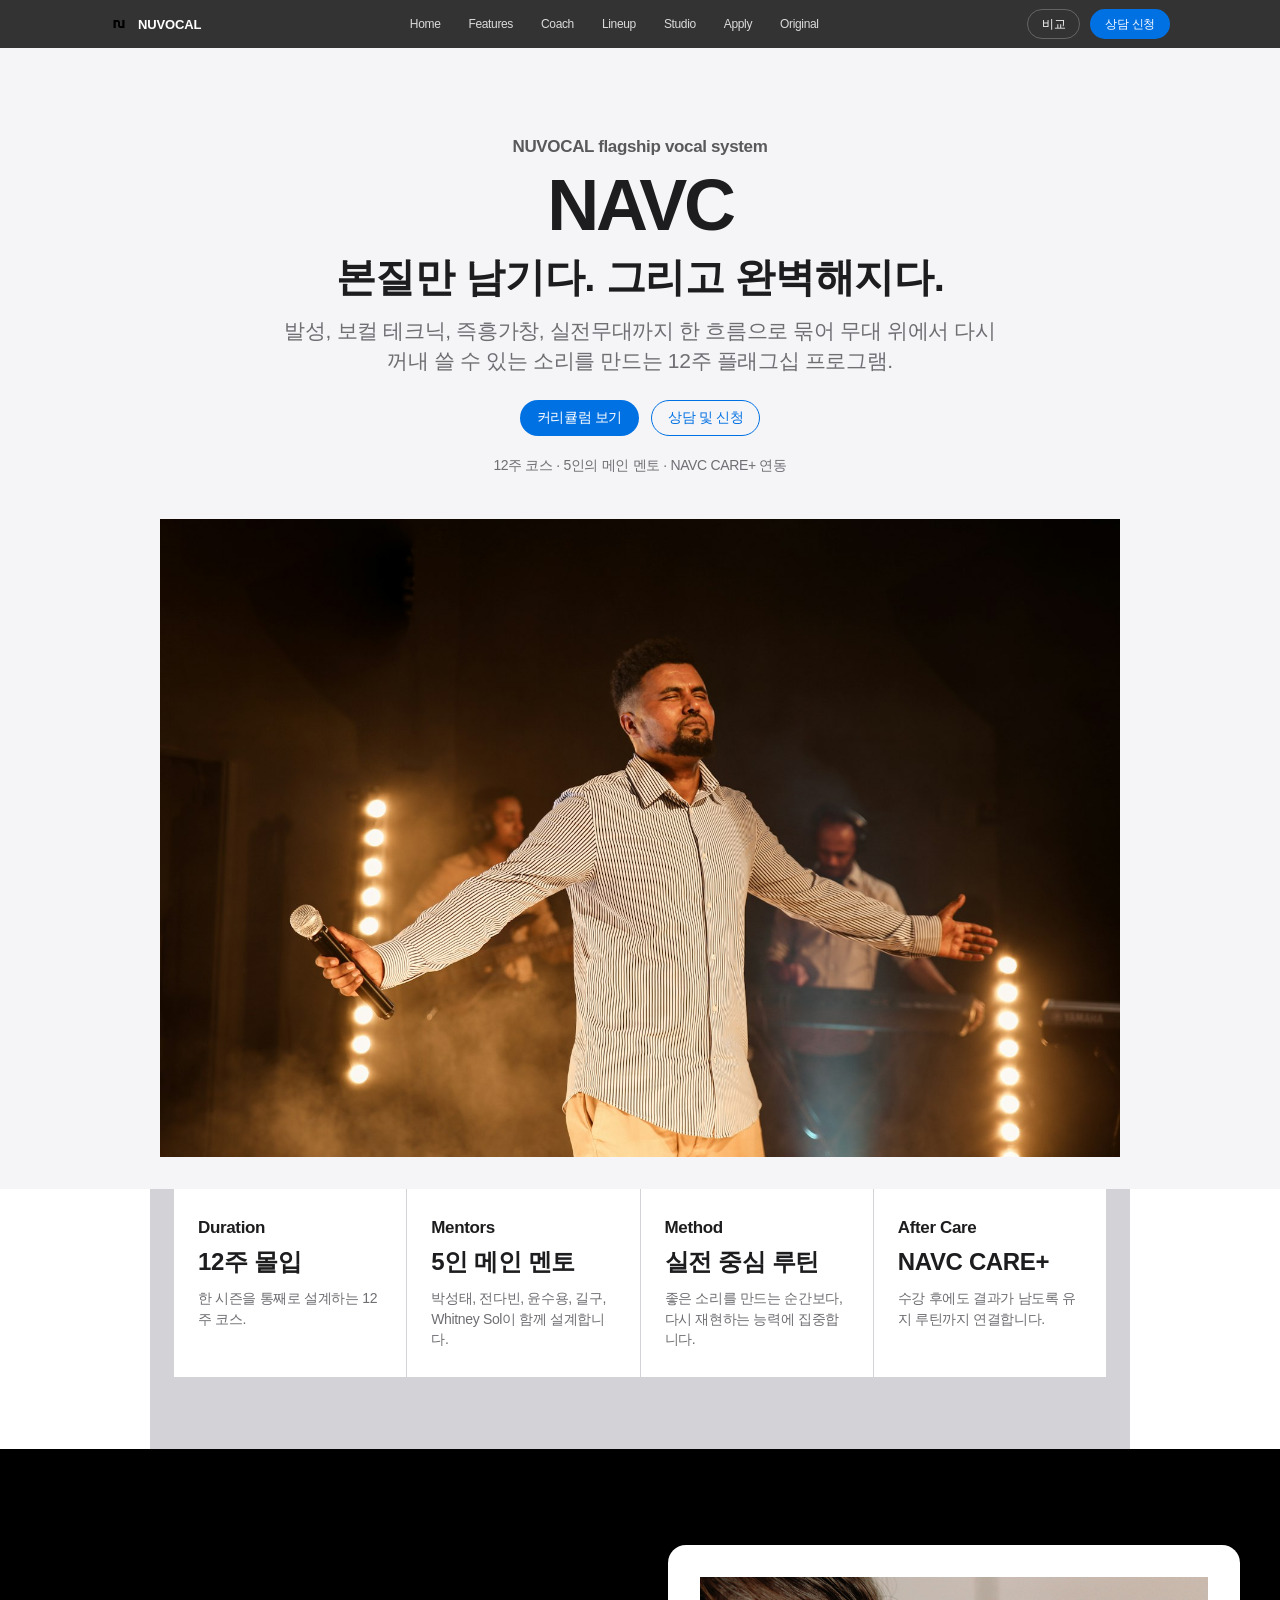
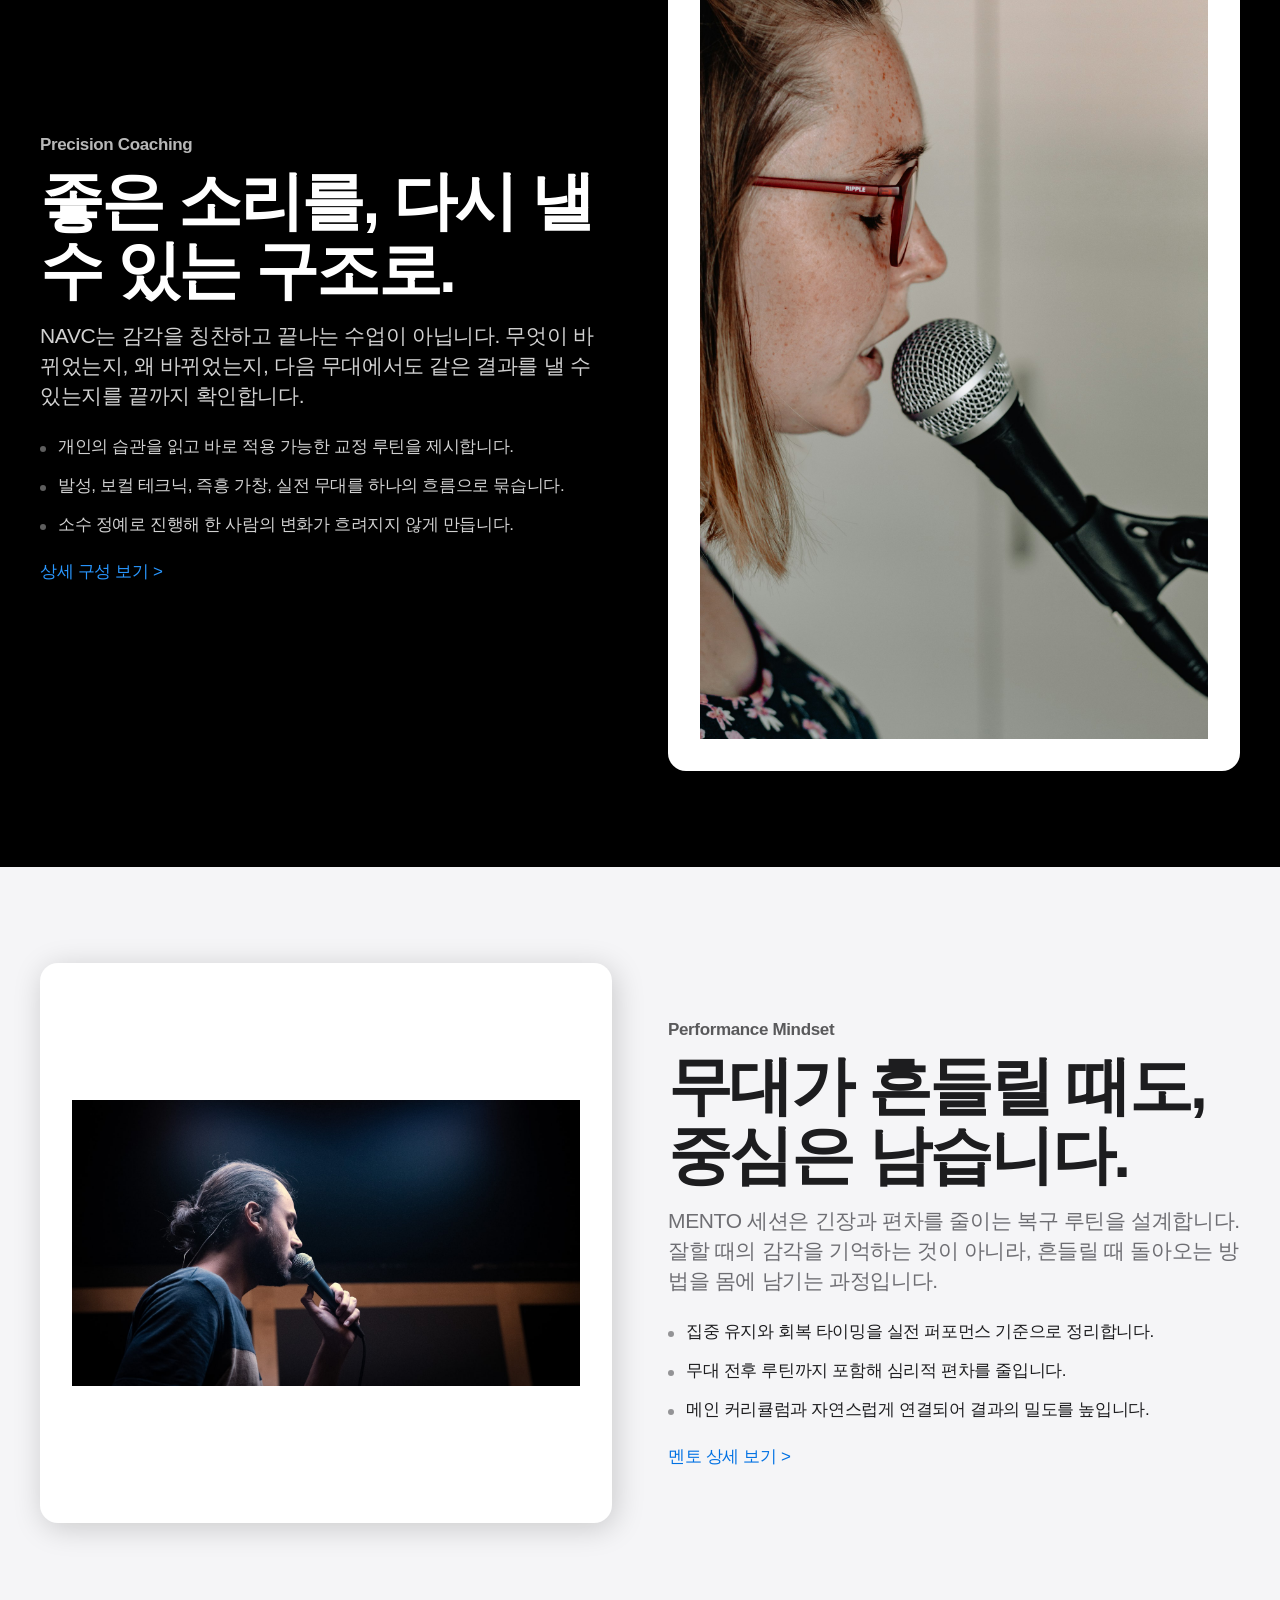
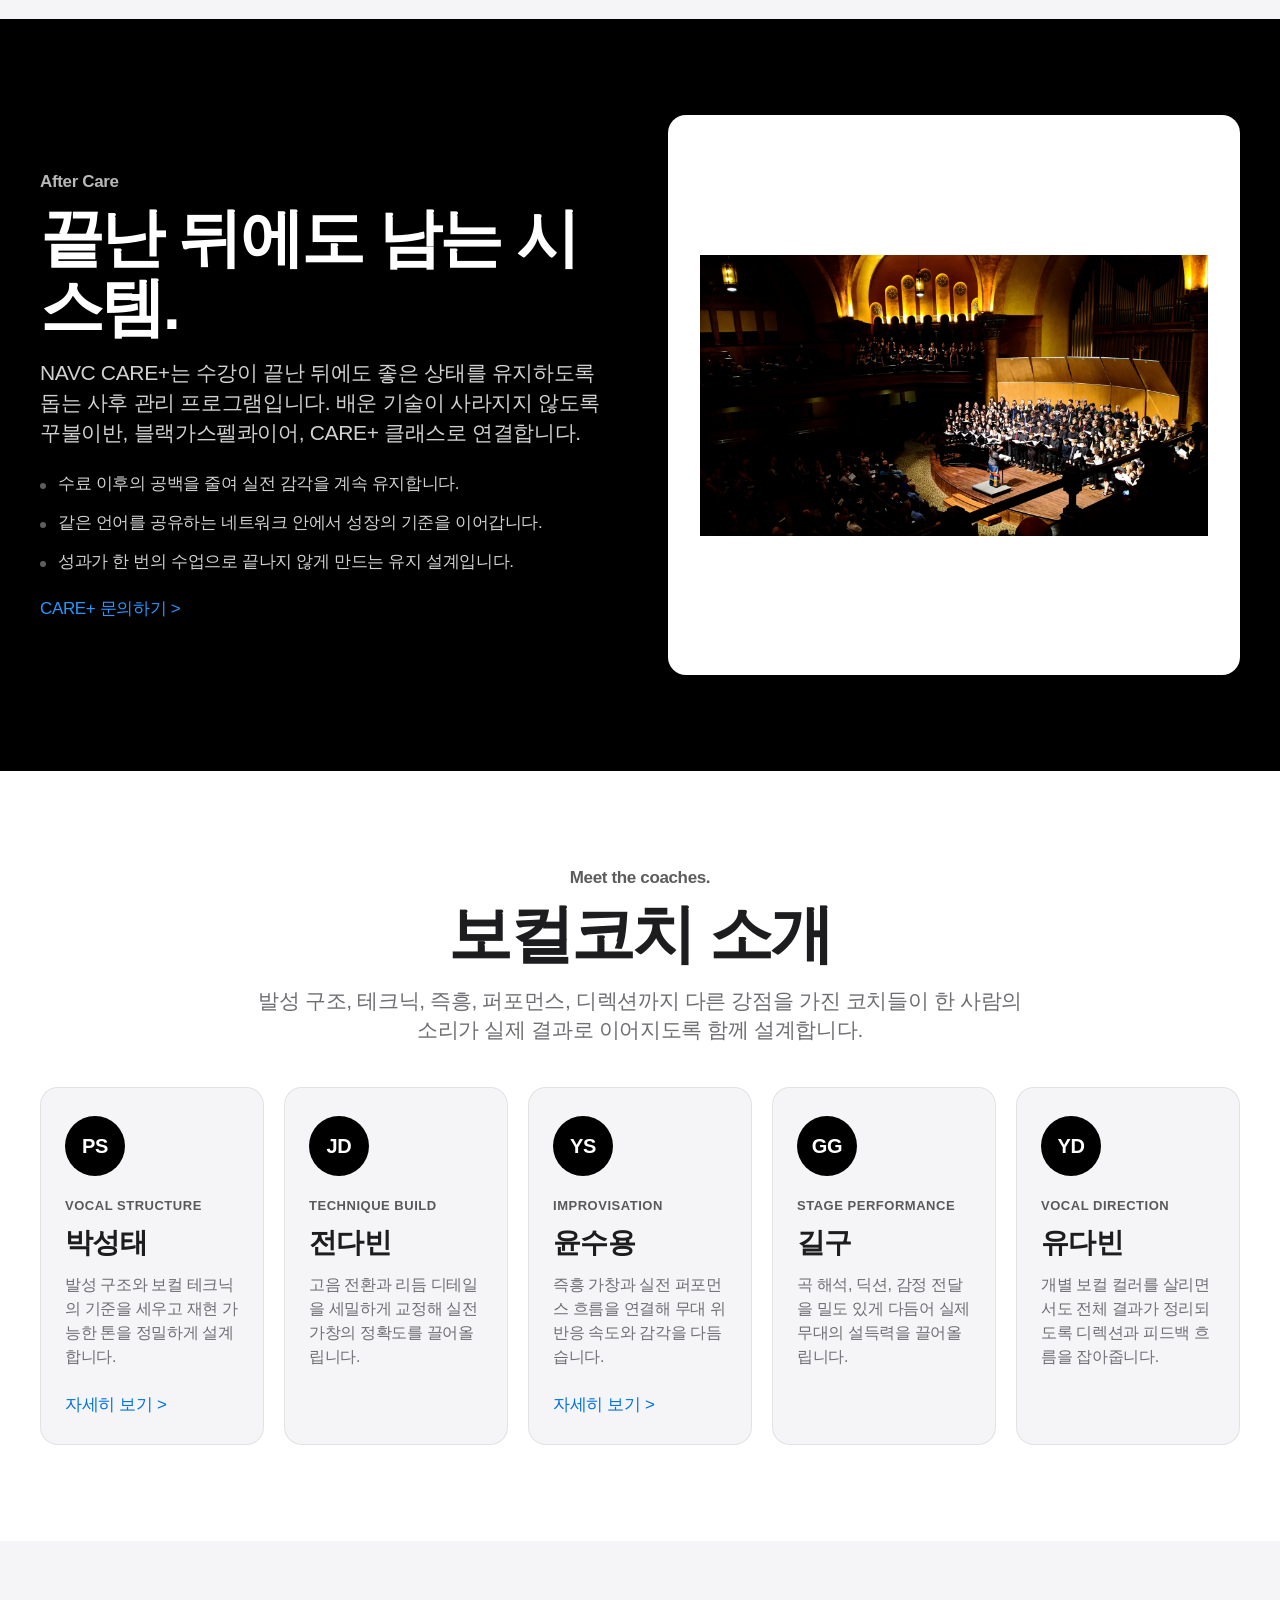
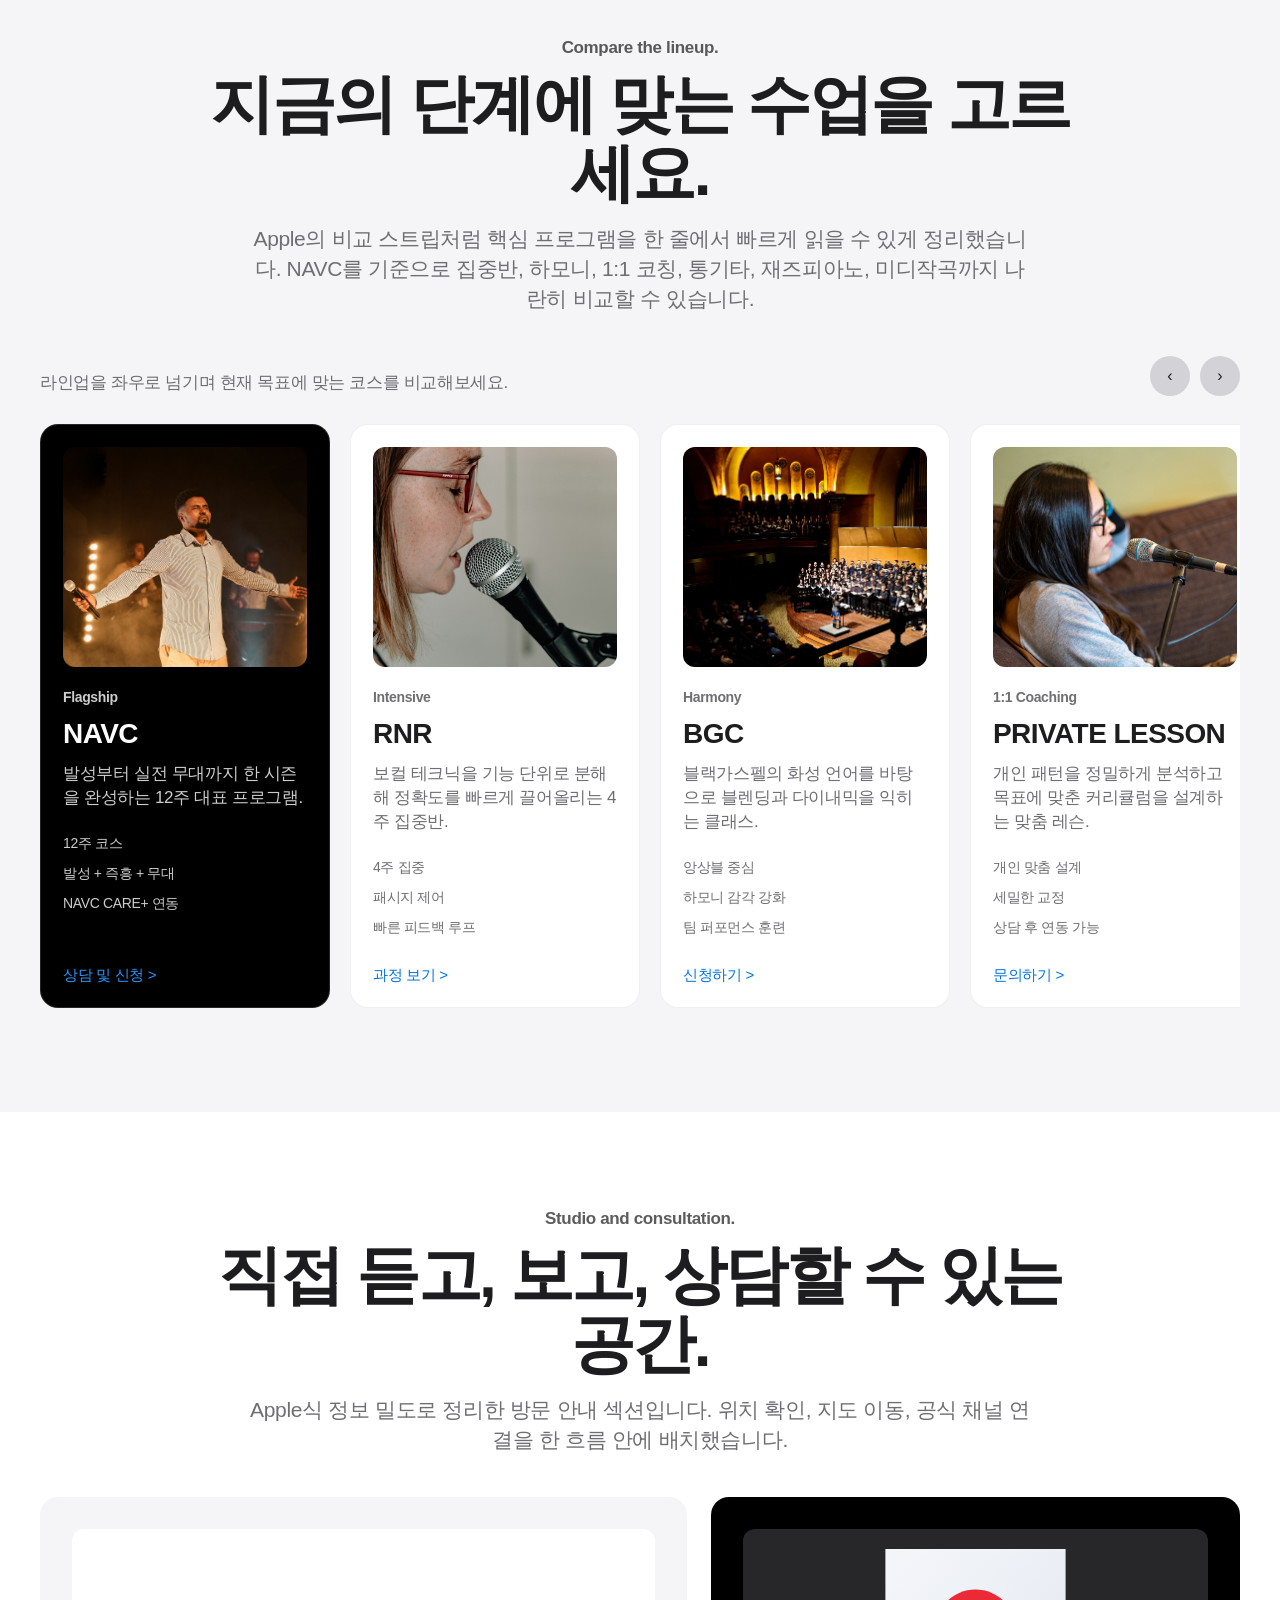
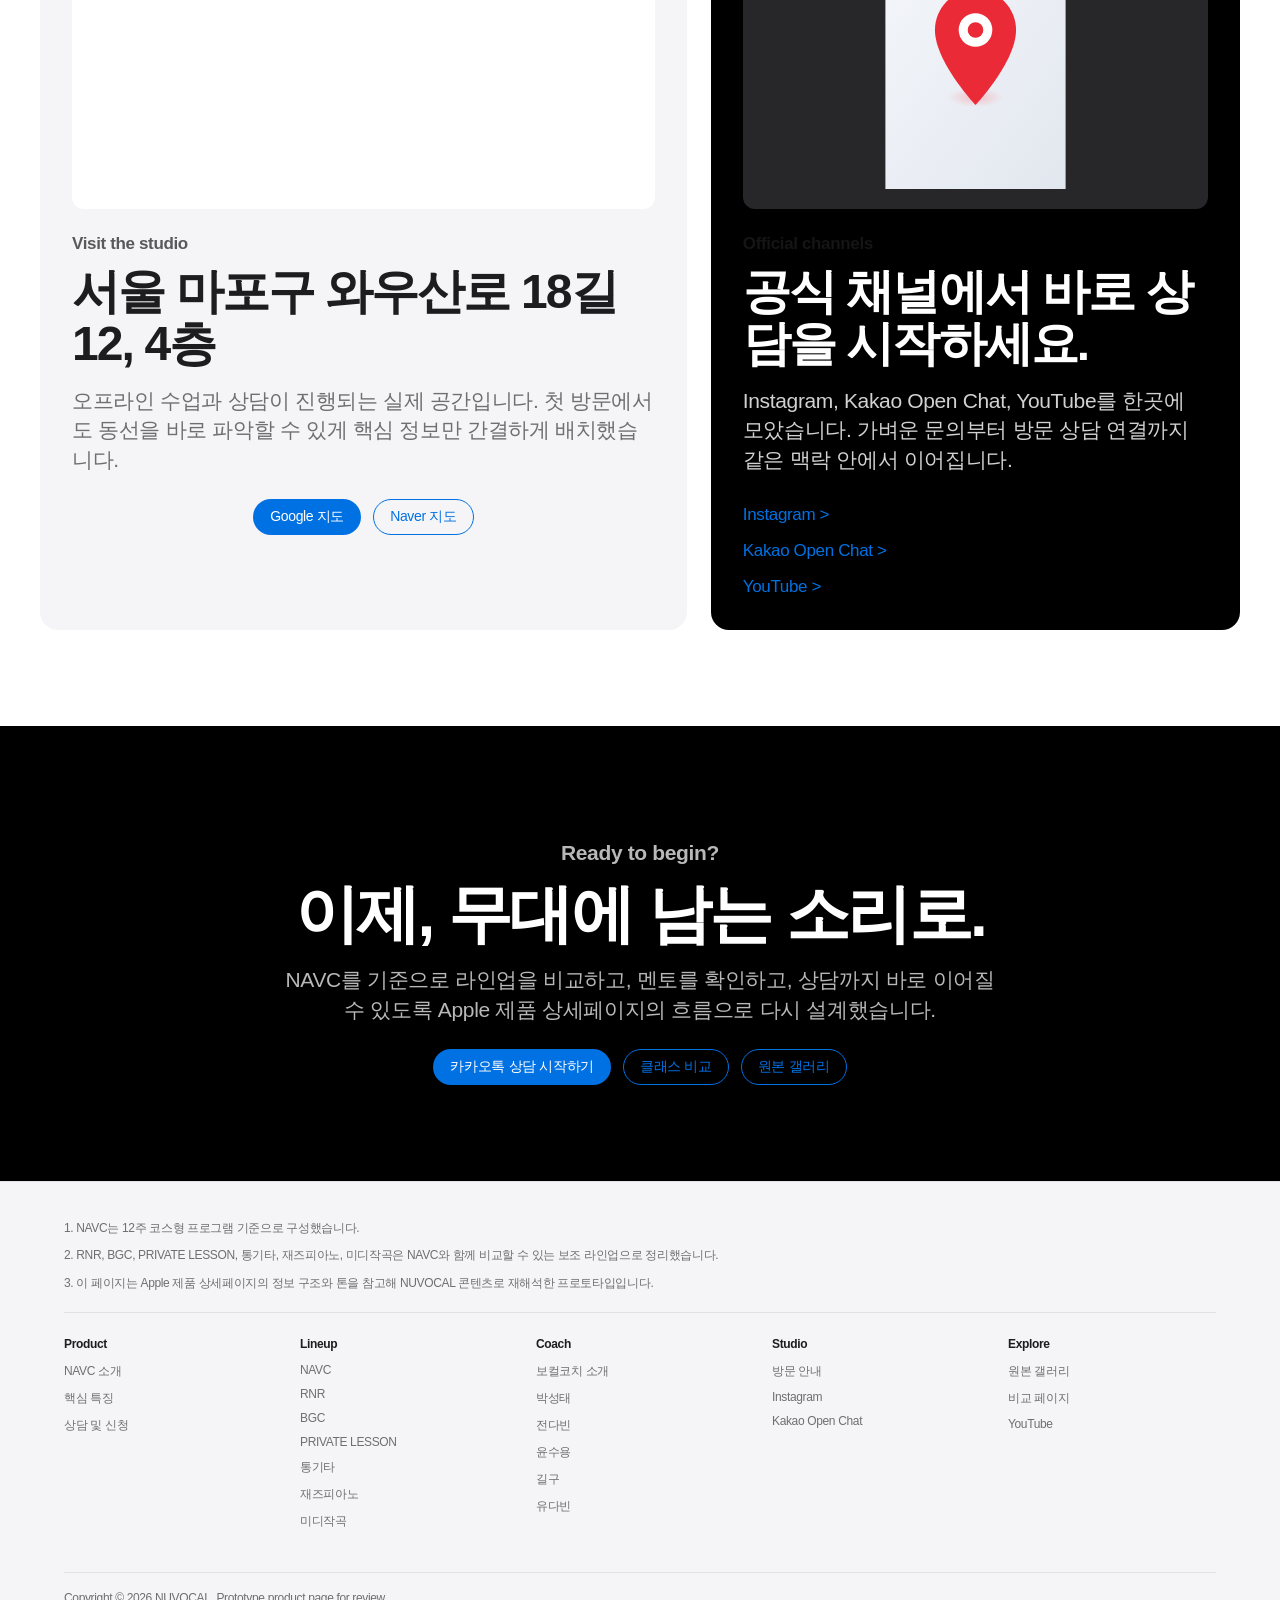
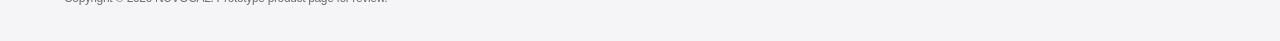
==== commit a7366b75: "refresh navc site experience" ====
--- a/index.html
+++ b/index.html
@@ -3,181 +3,462 @@
 <head>
     <meta charset="UTF-8">
     <meta name="viewport" content="width=device-width, initial-scale=1.0">
-    <title>nuvocal.</title>
+    <title>NAVC - NUVOCAL Prototype</title>
+    <meta name="description" content="Apple 제품 상세페이지 톤으로 재구성한 NUVOCAL NAVC 프로토타입입니다.">
     <link rel="icon" type="image/png" href="./assets/logo.png">
     <link rel="apple-touch-icon" href="./assets/logo.png">
-    <meta name="portone-store-id" content="">
-    <meta name="portone-channel-key" content="">
-    <meta name="portone-verify-endpoint" content="">
-    
-    <!-- Fonts -->
-    <link rel="preconnect" href="https://fonts.googleapis.com">
-    <link rel="preconnect" href="https://fonts.gstatic.com" crossorigin>
-    <link href="https://fonts.googleapis.com/css2?family=Noto+Sans+KR:wght@300;400;500;700&family=Oswald:wght@500;700&family=Playfair+Display:ital,wght@0,400;0,700;1,400&family=Space+Grotesk:wght@500;700&display=swap" rel="stylesheet">
-    
-    <link rel="stylesheet" href="./style.css">
-
-    <!-- GSAP & Lenis (Smooth Scroll) -->
-    <script src="https://cdnjs.cloudflare.com/ajax/libs/gsap/3.12.2/gsap.min.js"></script>
-    <script src="https://cdnjs.cloudflare.com/ajax/libs/gsap/3.12.2/ScrollTrigger.min.js"></script>
-    <script src="https://cdn.jsdelivr.net/gh/studio-freight/lenis@1.0.27/bundled/lenis.min.js"></script>
-    <script src="https://cdn.portone.io/v2/browser-sdk.js"></script>
-
+    <link rel="stylesheet" href="./prototype.css">
 </head>
 <body>
-
-    <!-- Custom Cursor -->
-    <div class="cursor"></div>
-
-    <!-- UI Elements -->
-    <div class="home-btn">NUVOCAL</div>
-    <div class="progress-bar" id="progress-bar"></div>
-    <div class="close-btn">Close [X]</div>
-
-    <!-- Detail View Typography & Content -->
-    <div class="detail-view">
-        <div class="detail-title-container">
-            <div class="detail-title"></div>
+    <header class="site-header" id="top">
+        <nav class="global-nav" aria-label="주요 메뉴">
+            <a class="brandmark" href="#top">
+                <img src="./assets/logo.png" alt="NUVOCAL 로고">
+                <span>NUVOCAL</span>
+            </a>
+            <button class="menu-toggle" type="button" aria-expanded="false" aria-controls="navLinks">Menu</button>
+            <div class="nav-links" id="navLinks">
+                <a href="#overview">Home</a>
+                <a href="#features">Features</a>
+                <a href="#coach">Coach</a>
+                <a href="#lineup">Lineup</a>
+                <a href="#studio">Studio</a>
+                <a href="#apply">Apply</a>
+                <a href="./index11.html">Original</a>
+            </div>
+            <div class="nav-actions">
+                <a class="nav-chip" href="./class-compare.html">비교</a>
+                <a class="nav-chip is-primary" href="https://open.kakao.com/o/spwR12Rg" target="_blank" rel="noopener noreferrer">상담 신청</a>
+            </div>
+        </nav>
+    </header>
+
+    <main class="page-main">
+        <section class="product-hero" id="overview">
+            <div class="hero-copy">
+                <p class="eyebrow">NUVOCAL flagship vocal system</p>
+                <h1 class="hero-title">NAVC</h1>
+                <p class="hero-lead">본질만 남기다. 그리고 완벽해지다.</p>
+                <p class="hero-desc">
+                    발성, 보컬 테크닉, 즉흥가창, 실전무대까지 한 흐름으로 묶어
+                    무대 위에서 다시 꺼내 쓸 수 있는 소리를 만드는 12주 플래그십 프로그램.
+                </p>
+                <div class="hero-actions">
+                    <a class="button-pill is-primary" href="./class-compare.html">커리큘럼 보기</a>
+                    <a class="button-pill" href="https://open.kakao.com/o/spwR12Rg" target="_blank" rel="noopener noreferrer">상담 및 신청</a>
+                </div>
+                <p class="hero-note">12주 코스 · 5인의 메인 멘토 · NAVC CARE+ 연동</p>
+            </div>
+            <div class="hero-media">
+                <img class="image-center" src="./assets/navc-stage-hero.jpg" alt="무대 위에서 퍼포먼스를 펼치는 NAVC 대표 비주얼">
+            </div>
+        </section>
+
+        <section class="spec-strip" aria-label="NAVC 핵심 정보">
+            <div class="spec-item">
+                <span class="spec-label">Duration</span>
+                <strong>12주 몰입</strong>
+                <p>한 시즌을 통째로 설계하는 12주 코스.</p>
+            </div>
+            <div class="spec-item">
+                <span class="spec-label">Mentors</span>
+                <strong>5인 메인 멘토</strong>
+                <p>박성태, 전다빈, 윤수용, 길구, Whitney Sol이 함께 설계합니다.</p>
+            </div>
+            <div class="spec-item">
+                <span class="spec-label">Method</span>
+                <strong>실전 중심 루틴</strong>
+                <p>좋은 소리를 만드는 순간보다, 다시 재현하는 능력에 집중합니다.</p>
+            </div>
+            <div class="spec-item">
+                <span class="spec-label">After Care</span>
+                <strong>NAVC CARE+</strong>
+                <p>수강 후에도 결과가 남도록 유지 루틴까지 연결합니다.</p>
+            </div>
+        </section>
+
+        <section class="feature-scene is-dark" id="features">
+            <div class="scene-shell">
+                <div class="scene-copy">
+                    <p class="scene-kicker">Precision Coaching</p>
+                    <h2 class="scene-title">좋은 소리를, 다시 낼 수 있는 구조로.</h2>
+                    <p class="scene-desc">
+                        NAVC는 감각을 칭찬하고 끝나는 수업이 아닙니다. 무엇이 바뀌었는지,
+                        왜 바뀌었는지, 다음 무대에서도 같은 결과를 낼 수 있는지를 끝까지 확인합니다.
+                    </p>
+                    <ul class="scene-list">
+                        <li>개인의 습관을 읽고 바로 적용 가능한 교정 루틴을 제시합니다.</li>
+                        <li>발성, 보컬 테크닉, 즉흥 가창, 실전 무대를 하나의 흐름으로 묶습니다.</li>
+                        <li>소수 정예로 진행해 한 사람의 변화가 흐려지지 않게 만듭니다.</li>
+                    </ul>
+                    <a class="text-link is-dark" href="./class-compare.html">상세 구성 보기 &gt;</a>
+                </div>
+                <figure class="scene-media">
+                    <div class="media-panel">
+                        <img class="image-left" src="./assets/precision-coaching.jpg" alt="마이크 앞에서 발성과 디테일을 점검하는 코칭 장면">
+                    </div>
+                </figure>
+            </div>
+        </section>
+
+        <section class="feature-scene is-light">
+            <div class="scene-shell reverse">
+                <div class="scene-copy">
+                    <p class="scene-kicker">Performance Mindset</p>
+                    <h2 class="scene-title">무대가 흔들릴 때도, 중심은 남습니다.</h2>
+                    <p class="scene-desc">
+                        MENTO 세션은 긴장과 편차를 줄이는 복구 루틴을 설계합니다.
+                        잘할 때의 감각을 기억하는 것이 아니라, 흔들릴 때 돌아오는 방법을 몸에 남기는 과정입니다.
+                    </p>
+                    <ul class="scene-list">
+                        <li>집중 유지와 회복 타이밍을 실전 퍼포먼스 기준으로 정리합니다.</li>
+                        <li>무대 전후 루틴까지 포함해 심리적 편차를 줄입니다.</li>
+                        <li>메인 커리큘럼과 자연스럽게 연결되어 결과의 밀도를 높입니다.</li>
+                    </ul>
+                    <a class="text-link" href="./park-sungtae-detail.html">멘토 상세 보기 &gt;</a>
+                </div>
+                <figure class="scene-media">
+                    <div class="media-panel">
+                        <img class="image-center" src="./assets/performance-mindset.jpg" alt="리허설 공간에서 집중한 채 마이크를 잡고 있는 보컬">
+                    </div>
+                </figure>
+            </div>
+        </section>
+
+        <section class="feature-scene is-dark">
+            <div class="scene-shell">
+                <div class="scene-copy">
+                    <p class="scene-kicker">After Care</p>
+                    <h2 class="scene-title">끝난 뒤에도 남는 시스템.</h2>
+                    <p class="scene-desc">
+                        NAVC CARE+는 수강이 끝난 뒤에도 좋은 상태를 유지하도록 돕는 사후 관리 프로그램입니다.
+                        배운 기술이 사라지지 않도록 꾸불이반, 블랙가스펠콰이어, CARE+ 클래스로 연결합니다.
+                    </p>
+                    <ul class="scene-list">
+                        <li>수료 이후의 공백을 줄여 실전 감각을 계속 유지합니다.</li>
+                        <li>같은 언어를 공유하는 네트워크 안에서 성장의 기준을 이어갑니다.</li>
+                        <li>성과가 한 번의 수업으로 끝나지 않게 만드는 유지 설계입니다.</li>
+                    </ul>
+                    <a class="text-link is-dark" href="https://tally.so/r/wkr72J?class=navc-care-plus" target="_blank" rel="noopener noreferrer">CARE+ 문의하기 &gt;</a>
+                </div>
+                <figure class="scene-media">
+                    <div class="media-panel">
+                        <img class="image-center" src="./assets/choir-community.jpg" alt="무대 위에서 함께 노래하는 대형 합창단">
+                    </div>
+                </figure>
+            </div>
+        </section>
+
+        <section class="coach-section" id="coach">
+            <div class="section-intro">
+                <p class="section-kicker">Meet the coaches.</p>
+                <h2 class="section-title">보컬코치 소개</h2>
+                <p class="section-subtitle">
+                    발성 구조, 테크닉, 즉흥, 퍼포먼스, 디렉션까지 다른 강점을 가진 코치들이
+                    한 사람의 소리가 실제 결과로 이어지도록 함께 설계합니다.
+                </p>
+            </div>
+
+            <div class="coach-grid">
+                <article class="coach-card">
+                    <div class="coach-mark">PS</div>
+                    <p class="coach-role">Vocal Structure</p>
+                    <h3 class="coach-name">박성태</h3>
+                    <p class="coach-desc">발성 구조와 보컬 테크닉의 기준을 세우고 재현 가능한 톤을 정밀하게 설계합니다.</p>
+                    <a class="text-link" href="./park-sungtae-detail.html">자세히 보기 &gt;</a>
+                </article>
+
+                <article class="coach-card">
+                    <div class="coach-mark">JD</div>
+                    <p class="coach-role">Technique Build</p>
+                    <h3 class="coach-name">전다빈</h3>
+                    <p class="coach-desc">고음 전환과 리듬 디테일을 세밀하게 교정해 실전 가창의 정확도를 끌어올립니다.</p>
+                </article>
+
+                <article class="coach-card">
+                    <div class="coach-mark">YS</div>
+                    <p class="coach-role">Improvisation</p>
+                    <h3 class="coach-name">윤수용</h3>
+                    <p class="coach-desc">즉흥 가창과 실전 퍼포먼스 흐름을 연결해 무대 위 반응 속도와 감각을 다듬습니다.</p>
+                    <a class="text-link" href="./yoon-suyong-detail.html">자세히 보기 &gt;</a>
+                </article>
+
+                <article class="coach-card">
+                    <div class="coach-mark">GG</div>
+                    <p class="coach-role">Stage Performance</p>
+                    <h3 class="coach-name">길구</h3>
+                    <p class="coach-desc">곡 해석, 딕션, 감정 전달을 밀도 있게 다듬어 실제 무대의 설득력을 끌어올립니다.</p>
+                </article>
+
+                <article class="coach-card">
+                    <div class="coach-mark">YD</div>
+                    <p class="coach-role">Vocal Direction</p>
+                    <h3 class="coach-name">유다빈</h3>
+                    <p class="coach-desc">개별 보컬 컬러를 살리면서도 전체 결과가 정리되도록 디렉션과 피드백 흐름을 잡아줍니다.</p>
+                </article>
+            </div>
+        </section>
+
+        <section class="lineup-section" id="lineup">
+            <div class="section-intro">
+                <p class="section-kicker">Compare the lineup.</p>
+                <h2 class="section-title">지금의 단계에 맞는 수업을 고르세요.</h2>
+                <p class="section-subtitle">
+                    Apple의 비교 스트립처럼 핵심 프로그램을 한 줄에서 빠르게 읽을 수 있게 정리했습니다.
+                    NAVC를 기준으로 집중반, 하모니, 1:1 코칭, 통기타, 재즈피아노, 미디작곡까지 나란히 비교할 수 있습니다.
+                </p>
+            </div>
+
+            <div class="rail-header">
+                <div class="rail-summary">라인업을 좌우로 넘기며 현재 목표에 맞는 코스를 비교해보세요.</div>
+                <div class="rail-controls" aria-label="프로그램 레일 컨트롤">
+                    <button type="button" data-rail-dir="-1" aria-label="이전 카드">‹</button>
+                    <button type="button" data-rail-dir="1" aria-label="다음 카드">›</button>
+                </div>
+            </div>
+
+            <div class="rail-viewport" id="programRail">
+                <div class="rail-track">
+                    <a class="rail-card current" href="https://open.kakao.com/o/spwR12Rg" target="_blank" rel="noopener noreferrer">
+                        <div class="rail-art">
+                            <img class="image-center" src="./assets/navc-stage-hero.jpg" alt="NAVC 대표 무대 장면">
+                        </div>
+                        <span class="rail-label">Flagship</span>
+                        <h3 class="rail-title">NAVC</h3>
+                        <p class="rail-desc">발성부터 실전 무대까지 한 시즌을 완성하는 12주 대표 프로그램.</p>
+                        <ul class="rail-specs">
+                            <li>12주 코스</li>
+                            <li>발성 + 즉흥 + 무대</li>
+                            <li>NAVC CARE+ 연동</li>
+                        </ul>
+                        <span class="rail-link">상담 및 신청 &gt;</span>
+                    </a>
+
+                    <a class="rail-card" href="https://tally.so/r/wkr72J?class=rnr" target="_blank" rel="noopener noreferrer">
+                        <div class="rail-art">
+                            <img class="image-left" src="./assets/precision-coaching.jpg" alt="RNR 보컬 테크닉 집중 코칭 장면">
+                        </div>
+                        <span class="rail-label">Intensive</span>
+                        <h3 class="rail-title">RNR</h3>
+                        <p class="rail-desc">보컬 테크닉을 기능 단위로 분해해 정확도를 빠르게 끌어올리는 4주 집중반.</p>
+                        <ul class="rail-specs">
+                            <li>4주 집중</li>
+                            <li>패시지 제어</li>
+                            <li>빠른 피드백 루프</li>
+                        </ul>
+                        <span class="rail-link">과정 보기 &gt;</span>
+                    </a>
+
+                    <a class="rail-card" href="https://tally.so/r/wkr72J?class=bgc" target="_blank" rel="noopener noreferrer">
+                        <div class="rail-art">
+                            <img class="image-center" src="./assets/choir-community.jpg" alt="BGC 하모니와 합창 퍼포먼스 장면">
+                        </div>
+                        <span class="rail-label">Harmony</span>
+                        <h3 class="rail-title">BGC</h3>
+                        <p class="rail-desc">블랙가스펠의 화성 언어를 바탕으로 블렌딩과 다이내믹을 익히는 클래스.</p>
+                        <ul class="rail-specs">
+                            <li>앙상블 중심</li>
+                            <li>하모니 감각 강화</li>
+                            <li>팀 퍼포먼스 훈련</li>
+                        </ul>
+                        <span class="rail-link">신청하기 &gt;</span>
+                    </a>
+
+                    <a class="rail-card" href="https://tally.so/r/wkr72J?class=private-lesson" target="_blank" rel="noopener noreferrer">
+                        <div class="rail-art">
+                            <img class="image-left" src="./assets/private-vocal-coaching.jpg" alt="개인 보컬 레슨을 위해 마이크 앞에 앉아 있는 수강생">
+                        </div>
+                        <span class="rail-label">1:1 Coaching</span>
+                        <h3 class="rail-title">PRIVATE LESSON</h3>
+                        <p class="rail-desc">개인 패턴을 정밀하게 분석하고 목표에 맞춘 커리큘럼을 설계하는 맞춤 레슨.</p>
+                        <ul class="rail-specs">
+                            <li>개인 맞춤 설계</li>
+                            <li>세밀한 교정</li>
+                            <li>상담 후 연동 가능</li>
+                        </ul>
+                        <span class="rail-link">문의하기 &gt;</span>
+                    </a>
+
+                    <a class="rail-card" href="https://tally.so/r/wkr72J?class=guitar" target="_blank" rel="noopener noreferrer">
+                        <div class="rail-art">
+                            <img class="image-center" src="./assets/acoustic-guitar.jpg" alt="통기타를 연주하며 라이브 퍼포먼스를 선보이는 장면">
+                        </div>
+                        <span class="rail-label">Acoustic</span>
+                        <h3 class="rail-title">통기타</h3>
+                        <p class="rail-desc">스트로크와 리듬 운용, 보컬과의 호흡까지 실제 곡 기준으로 완성하는 어쿠스틱 퍼포먼스 클래스.</p>
+                        <ul class="rail-specs">
+                            <li>4주 집중</li>
+                            <li>스트로크 + 리듬 운용</li>
+                            <li>싱어송 퍼포먼스</li>
+                        </ul>
+                        <span class="rail-link">신청하기 &gt;</span>
+                    </a>
+
+                    <a class="rail-card" href="https://tally.so/r/wkr72J?class=jazz-piano" target="_blank" rel="noopener noreferrer">
+                        <div class="rail-art">
+                            <img class="image-center" src="./assets/jazz-piano.jpg" alt="악보와 건반이 함께 놓인 재즈 피아노 연습 장면">
+                        </div>
+                        <span class="rail-label">Jazz Harmony</span>
+                        <h3 class="rail-title">재즈피아노</h3>
+                        <p class="rail-desc">재즈 보이싱과 리드시트 해석, 즉흥의 첫 단계를 귀와 손으로 함께 익히는 클래스.</p>
+                        <ul class="rail-specs">
+                            <li>재즈 보이싱</li>
+                            <li>리드시트 연주</li>
+                            <li>즉흥 입문</li>
+                        </ul>
+                        <span class="rail-link">신청하기 &gt;</span>
+                    </a>
+
+                    <a class="rail-card" href="https://tally.so/r/wkr72J?class=midi" target="_blank" rel="noopener noreferrer">
+                        <div class="rail-art">
+                            <img class="image-center" src="./assets/midi-composition.jpg" alt="콘솔과 모니터, 악기가 함께 있는 미디 작곡 스튜디오">
+                        </div>
+                        <span class="rail-label">Production</span>
+                        <h3 class="rail-title">미디작곡</h3>
+                        <p class="rail-desc">리듬, 코드, 사운드 레이어를 쌓아 한 곡의 데모를 완성하는 실전 프로덕션 클래스.</p>
+                        <ul class="rail-specs">
+                            <li>4주 제작</li>
+                            <li>리듬 + 코드 설계</li>
+                            <li>1인 1트랙 완성</li>
+                        </ul>
+                        <span class="rail-link">신청하기 &gt;</span>
+                    </a>
+
+                    <a class="rail-card is-text" href="./class-compare.html">
+                        <div class="rail-art is-text">
+                            <div class="text-badge">Compare</div>
+                        </div>
+                        <span class="rail-label">Guide</span>
+                        <h3 class="rail-title">Class Compare</h3>
+                        <p class="rail-desc">대표 수업의 결을 빠르게 읽고 현재 목표에 맞는 진입점을 정리하는 비교 페이지.</p>
+                        <ul class="rail-specs">
+                            <li>추천 흐름 정리</li>
+                            <li>목표별 선택 가이드</li>
+                            <li>빠른 진입 판단</li>
+                        </ul>
+                        <span class="rail-link">비교 페이지 열기 &gt;</span>
+                    </a>
+                </div>
+            </div>
+        </section>
+
+        <section class="studio-section" id="studio">
+            <div class="section-intro">
+                <p class="section-kicker">Studio and consultation.</p>
+                <h2 class="section-title">직접 듣고, 보고, 상담할 수 있는 공간.</h2>
+                <p class="section-subtitle">
+                    Apple식 정보 밀도로 정리한 방문 안내 섹션입니다.
+                    위치 확인, 지도 이동, 공식 채널 연결을 한 흐름 안에 배치했습니다.
+                </p>
+            </div>
+
+            <div class="studio-grid">
+                <article class="studio-card">
+                    <iframe
+                        class="studio-map-frame"
+                        title="누보컬 스튜디오 구글 지도"
+                        src="https://www.google.com/maps?q=%EC%84%9C%EC%9A%B8%20%EB%A7%88%ED%8F%AC%EA%B5%AC%20%EC%99%80%EC%9A%B0%EC%82%B0%EB%A1%9C%2018%EA%B8%B8%2012&output=embed"
+                        loading="lazy"
+                        referrerpolicy="no-referrer-when-downgrade"
+                    ></iframe>
+                    <p class="studio-label">Visit the studio</p>
+                    <h3 class="studio-title">서울 마포구 와우산로 18길 12, 4층</h3>
+                    <p class="studio-desc">
+                        오프라인 수업과 상담이 진행되는 실제 공간입니다.
+                        첫 방문에서도 동선을 바로 파악할 수 있게 핵심 정보만 간결하게 배치했습니다.
+                    </p>
+                    <div class="support-actions">
+                        <a class="button-pill is-primary" href="https://www.google.com/maps/search/?api=1&amp;query=%EC%84%9C%EC%9A%B8%20%EB%A7%88%ED%8F%AC%EA%B5%AC%20%EC%99%80%EC%9A%B0%EC%82%B0%EB%A1%9C%2018%EA%B8%B8%2012" target="_blank" rel="noopener noreferrer">Google 지도</a>
+                        <a class="button-pill" href="https://map.naver.com/p/?c=14129088.85596927,4516140.80983898,18,0,0,0,dh" target="_blank" rel="noopener noreferrer">Naver 지도</a>
+                    </div>
+                </article>
+
+                <article class="studio-card is-dark">
+                    <img src="./assets/location-pin.svg" alt="누보컬 위치 아이콘" class="studio-pin">
+                    <p class="studio-label">Official channels</p>
+                    <h3 class="studio-title">공식 채널에서 바로 상담을 시작하세요.</h3>
+                    <p class="studio-desc">
+                        Instagram, Kakao Open Chat, YouTube를 한곳에 모았습니다.
+                        가벼운 문의부터 방문 상담 연결까지 같은 맥락 안에서 이어집니다.
+                    </p>
+                    <div class="channel-list">
+                        <a href="https://www.instagram.com/nuvocal_/" target="_blank" rel="noopener noreferrer">Instagram &gt;</a>
+                        <a href="https://open.kakao.com/o/spwR12Rg" target="_blank" rel="noopener noreferrer">Kakao Open Chat &gt;</a>
+                        <a href="https://www.youtube.com/@nuvocal" target="_blank" rel="noopener noreferrer">YouTube &gt;</a>
+                    </div>
+                </article>
+            </div>
+        </section>
+
+        <section class="final-cta" id="apply">
+            <div class="final-cta-box">
+                <p class="eyebrow is-dark-text">Ready to begin?</p>
+                <h2>이제, 무대에 남는 소리로.</h2>
+                <p>
+                    NAVC를 기준으로 라인업을 비교하고, 멘토를 확인하고, 상담까지 바로 이어질 수 있도록
+                    Apple 제품 상세페이지의 흐름으로 다시 설계했습니다.
+                </p>
+                <div class="final-cta-actions">
+                    <a class="button-pill is-primary" href="https://open.kakao.com/o/spwR12Rg" target="_blank" rel="noopener noreferrer">카카오톡 상담 시작하기</a>
+                    <a class="button-pill" href="./class-compare.html">클래스 비교</a>
+                    <a class="button-pill" href="./index11.html">원본 갤러리</a>
+                </div>
+            </div>
+        </section>
+    </main>
+
+    <footer class="site-footer">
+        <div class="footer-inner">
+            <div class="footnotes">
+                <span>1. NAVC는 12주 코스형 프로그램 기준으로 구성했습니다.</span>
+                <span>2. RNR, BGC, PRIVATE LESSON, 통기타, 재즈피아노, 미디작곡은 NAVC와 함께 비교할 수 있는 보조 라인업으로 정리했습니다.</span>
+                <span>3. 이 페이지는 Apple 제품 상세페이지의 정보 구조와 톤을 참고해 NUVOCAL 콘텐츠로 재해석한 프로토타입입니다.</span>
+            </div>
+
+            <div class="footer-grid">
+                <div class="footer-column">
+                    <h3>Product</h3>
+                    <a href="#overview">NAVC 소개</a>
+                    <a href="#features">핵심 특징</a>
+                    <a href="https://open.kakao.com/o/spwR12Rg" target="_blank" rel="noopener noreferrer">상담 및 신청</a>
+                </div>
+                <div class="footer-column">
+                    <h3>Lineup</h3>
+                    <a href="https://open.kakao.com/o/spwR12Rg" target="_blank" rel="noopener noreferrer">NAVC</a>
+                    <a href="https://tally.so/r/wkr72J?class=rnr" target="_blank" rel="noopener noreferrer">RNR</a>
+                    <a href="https://tally.so/r/wkr72J?class=bgc" target="_blank" rel="noopener noreferrer">BGC</a>
+                    <a href="https://tally.so/r/wkr72J?class=private-lesson" target="_blank" rel="noopener noreferrer">PRIVATE LESSON</a>
+                    <a href="https://tally.so/r/wkr72J?class=guitar" target="_blank" rel="noopener noreferrer">통기타</a>
+                    <a href="https://tally.so/r/wkr72J?class=jazz-piano" target="_blank" rel="noopener noreferrer">재즈피아노</a>
+                    <a href="https://tally.so/r/wkr72J?class=midi" target="_blank" rel="noopener noreferrer">미디작곡</a>
+                </div>
+                <div class="footer-column">
+                    <h3>Coach</h3>
+                    <a href="#coach">보컬코치 소개</a>
+                    <a href="./park-sungtae-detail.html">박성태</a>
+                    <a href="#coach">전다빈</a>
+                    <a href="./yoon-suyong-detail.html">윤수용</a>
+                    <a href="#coach">길구</a>
+                    <a href="#coach">유다빈</a>
+                </div>
+                <div class="footer-column">
+                    <h3>Studio</h3>
+                    <a href="#studio">방문 안내</a>
+                    <a href="https://www.instagram.com/nuvocal_/" target="_blank" rel="noopener noreferrer">Instagram</a>
+                    <a href="https://open.kakao.com/o/spwR12Rg" target="_blank" rel="noopener noreferrer">Kakao Open Chat</a>
+                </div>
+                <div class="footer-column">
+                    <h3>Explore</h3>
+                    <a href="./index11.html">원본 갤러리</a>
+                    <a href="./class-compare.html">비교 페이지</a>
+                    <a href="https://www.youtube.com/@nuvocal" target="_blank" rel="noopener noreferrer">YouTube</a>
+                </div>
+            </div>
+
+            <div class="footer-bottom">Copyright © <span id="currentYear">2026</span> NUVOCAL. Prototype product page for review.</div>
         </div>
-        <div class="detail-stage" id="detailStage" aria-hidden="true">
-            <button class="detail-stage-side is-prev is-hidden" id="detailPrevCard" type="button" aria-label="이전 카드">
-                <span class="detail-stage-side-frame">
-                    <img class="detail-stage-image is-side" id="detailPrevImage" alt="">
-                </span>
-                <span class="detail-stage-label" id="detailPrevLabel"></span>
-            </button>
-            <div class="detail-stage-main" id="detailStageMain">
-                <div class="detail-stage-main-frame">
-                    <img class="detail-stage-image is-current" id="detailCurrentImage" alt="">
-                    <div class="detail-stage-content">
-                        <div class="detail-info-card" id="detailInfoCard">
-                            <p class="detail-eyebrow" id="detailEyebrow"></p>
-                            <h2 class="detail-heading" id="detailHeading"></h2>
-                            <p class="detail-summary" id="detailSummary"></p>
-                        </div>
-                        <div class="detail-actions">
-                            <button class="detail-explore-btn" type="button">자세히 보기</button>
-                            <a class="detail-apply-btn" href="#" target="_blank" rel="noopener noreferrer"></a>
-                            <a class="detail-compare-tab" href="./class-compare.html">클래스 비교</a>
-                        </div>
-                    </div>
-                </div>
-                <button class="detail-stage-arrow is-left is-hidden" id="detailPrevArrow" type="button" aria-label="이전 카드">←</button>
-                <button class="detail-stage-arrow is-right is-hidden" id="detailNextArrow" type="button" aria-label="다음 카드">→</button>
-            </div>
-            <button class="detail-stage-side is-next is-hidden" id="detailNextCard" type="button" aria-label="다음 카드">
-                <span class="detail-stage-side-frame">
-                    <img class="detail-stage-image is-side" id="detailNextImage" alt="">
-                </span>
-                <span class="detail-stage-label" id="detailNextLabel"></span>
-            </button>
-        </div>
-        <div class="detail-location-panel" id="detailLocationPanel" aria-hidden="true">
-            <iframe
-                id="detailLocationMap"
-                class="detail-location-map"
-                title="누보컬 위치 지도"
-                loading="lazy"
-                referrerpolicy="no-referrer-when-downgrade"
-                allowfullscreen
-            ></iframe>
-            <p class="detail-location-text" id="detailLocationText"></p>
-            <div class="detail-location-links" id="detailLocationLinks"></div>
-        </div>
-        <div class="detail-scroll-hint" aria-hidden="true">
-            <span class="detail-scroll-text">Scroll</span>
-            <span class="detail-scroll-arrow">↓</span>
-        </div>
-    </div>
-
-    <div class="explore-mode" id="exploreMode" aria-hidden="true">
-        <h2 class="explore-left-title" id="exploreLeftTitle"></h2>
-        <aside class="explore-thumbs" id="exploreThumbs"></aside>
-        <section class="explore-stage">
-            <div class="explore-pages-track" id="explorePagesTrack"></div>
-        </section>
-        <div class="explore-meta">
-            <p>COMPLETE<br>TYPE<br>ROLE<br>CLIENT</p>
-            <p>JANUARY 2019<br>AGENCY PORTFOLIO<br>FULLSTACK DEV &amp; MOTION<br>NUVOCAL</p>
-            <p>DIGITAL AGENCY THAT SOLVES COMPLEX<br>PROBLEMS FOR PRODUCT AND BRANDS.</p>
-        </div>
-    </div>
-
-    <!-- Main Scrollable Content -->
-    <div class="scroll-container">
-        <div class="sticky-wrapper">
-            <div class="gallery-track">
-                
-                <!-- Items with NUVOCAL contents -->
-                <div class="gallery-item logo-card" data-title="NUVOCAL" data-subtitle="" data-desc="" data-overlay-label="NUVOCAL" data-overlay-nowrap="true" data-disable-explore="true" data-bg="#2d3748">
-                    <div class="gallery-item-inner"><img src="./assets/logo.png" alt="NUVOCAL Logo"></div>
-                </div>
-
-                <div class="gallery-item" data-title="MENTO" data-subtitle="Core Focus: 마인드셋" data-desc="실전에서 흔들리지 않도록<br>복구 루틴과 집중 흐름을 설계해 편차를 줄입니다." data-overlay-label="MENTO" data-overlay-nowrap="true" data-apply-url="https://tally.so/r/wkr72J?class=mento" data-apply-label="신청하기" data-compare-url="./class-compare.html" data-compare-label="클래스 비교" data-bg="#f5f6f8">
-                    <div class="gallery-item-inner"><img src="./assets/mento-card.jpg" alt="Award Winner Team"></div>
-                </div>
-
-                <div class="gallery-item first-card" data-title="NAVC" data-subtitle="과정소개" data-desc="노래에 필요한 기본적인 내용을 이론과 실기 비중을 나누어 진행되는 클래스 입니다.<br><br>[12weeks]<br>[참여멘토 : 박성태, 전다빈, 윤수용, 길구]<br>[커리큘럼 : 발성, 보컬테크닉, 즉흥가창법, 실전무대]" data-apply-url="https://tally.so/r/wkr72J?class=navc" data-apply-label="신청하기" data-compare-url="./class-compare.html" data-compare-label="클래스 비교" data-overlay-label="NAVC" data-detail-image="./assets/navc-detail.png" data-bg="#1a1a1a">
-                    <div class="gallery-item-inner">
-                        <img src="./assets/navc.png" alt="NAVC">
-                        <div class="navc-overlay" aria-hidden="true">
-                            <div class="navc-vertical">NAVC</div>
-                            <div class="navc-side">Not A Vocal Class</div>
-                        </div>
-                    </div>
-                </div>
-                
-                <div class="gallery-item" data-title="SOULFUL VOCAL" data-subtitle="프로그램 소개" data-desc="Soulful Vocal은 감각적 가창을 넘어, 무대와 레코딩에서 재현 가능한 보컬 운용 시스템을 구축하는 12주 클래스입니다." data-apply-url="https://tally.so/r/wkr72J?class=navc-pro" data-apply-label="신청하기" data-compare-url="./class-compare.html" data-compare-label="클래스 비교" data-overlay-label="SOULFUL VOCAL" data-bg="#2a2422">
-                    <div class="gallery-item-inner"><img src="https://images.unsplash.com/photo-1516280440614-37939bbacd81?q=80&w=1000&auto=format&fit=crop" alt="Premium Vocal Lesson"></div>
-                </div>
-                
-                <div class="gallery-item care-plus-card" data-title="NAVC CARE+" data-subtitle="케어 프로그램" data-desc="NAVC CARE+는 수강 이후에도 보컬 퍼포먼스를 유지하도록 설계된 프리미엄 사후 관리 클래스입니다." data-apply-url="https://tally.so/r/wkr72J?class=navc-care-plus" data-apply-label="신청하기" data-compare-url="./class-compare.html" data-compare-label="클래스 비교" data-overlay-label="NAVC CARE+" data-overlay-nowrap="true" data-bg="#22262f">
-                    <div class="gallery-item-inner care-plus-art">
-                        <img src="./assets/navccare.png" alt="NAVC CARE+">
-                        <div class="care-plus-title" aria-hidden="true">NAVC CARE+</div>
-                    </div>
-                </div>
-
-                <div class="gallery-item" data-title="RNR" data-subtitle="보컬테크닉 집중반" data-desc="RNR은 4주 동안 보컬테크닉을 기능 단위로 분해해 실전 가창 정확도를 끌어올리는 집중 프로그램입니다." data-apply-url="https://tally.so/r/wkr72J?class=rnr" data-apply-label="신청하기" data-compare-url="./class-compare.html" data-compare-label="클래스 비교" data-overlay-label="RNR" data-bg="#111111">
-                    <div class="gallery-item-inner"><img src="./assets/rnr-upper.jpg" alt="RNR Upper Body"></div>
-                </div>
-                
-                <div class="gallery-item" data-title="BGC" data-subtitle="화음감 집중반" data-desc="BGC는 화음과 블렌딩 감각을 빠르게 체화해 실제 팀 보컬 환경에서 완성도를 높이는 4주 클래스입니다." data-apply-url="https://tally.so/r/wkr72J?class=bgc" data-apply-label="신청하기" data-compare-url="./class-compare.html" data-compare-label="클래스 비교" data-overlay-label="BGC" data-bg="#1a1a1a">
-                    <div class="gallery-item-inner"><img src="./assets/bgc-card.jpg" alt="BGC Choir"></div>
-                </div>
-
-                <div class="gallery-item" data-title="PRIVATE LESSON" data-subtitle="보컬코치 강동협 · 김서연" data-desc="누보컬] 서티파이드(Certified) 트레이너 1:1 맞춤형 보컬 트레이닝" data-apply-url="https://tally.so/r/wkr72J?class=private-lesson" data-apply-label="신청하기" data-compare-url="./class-compare.html" data-compare-label="클래스 비교" data-overlay-label="PRIVATE LESSON" data-overlay-nowrap="true" data-bg="#17181c">
-                    <div class="gallery-item-inner"><img src="https://images.unsplash.com/photo-1636581563713-5ead3fb53a80?auto=format&fit=crop&fm=jpg&q=80&w=1400" alt="Private Lesson"></div>
-                </div>
-
-                <div class="gallery-item" data-title="SINGASONG WRITER" data-subtitle="Songwriting & Melody Class" data-desc="가창을 넘어 멜로디, 가사, 톱라인을 직접 설계해 한 곡의 데모로 완성하는 클래스입니다." data-apply-url="https://tally.so/r/wkr72J?class=singasong-writer" data-apply-label="신청하기" data-compare-url="./class-compare.html" data-compare-label="클래스 비교" data-overlay-label="SINGASONG WRITER" data-overlay-nowrap="true" data-bg="#1b1620">
-                    <div class="gallery-item-inner"><img src="https://images.unsplash.com/photo-1516280440614-37939bbacd81?q=80&w=1400&auto=format&fit=crop" alt="Singasong Writer Class"></div>
-                </div>
-
-                <div class="gallery-item" data-title="MIDI" data-subtitle="MIDI Production Class" data-desc="MIDI 기반으로 리듬, 코드, 사운드 레이어를 설계해 실제 트랙으로 완성하는 4주 클래스입니다." data-apply-url="https://tally.so/r/wkr72J?class=midi" data-apply-label="신청하기" data-compare-url="./class-compare.html" data-compare-label="클래스 비교" data-overlay-label="MIDI" data-overlay-nowrap="true" data-bg="#1b1e28">
-                    <div class="gallery-item-inner"><img src="https://images.unsplash.com/photo-1511379938547-c1f69419868d?q=80&w=1400&auto=format&fit=crop" alt="MIDI Class"></div>
-                </div>
-
-                <div class="gallery-item" data-title="GUITAR" data-subtitle="Guitar Performance Class" data-desc="톤 메이킹과 리듬 운용을 중심으로 라이브 퍼포먼스 완성도를 높이는 4주 클래스입니다." data-apply-url="https://tally.so/r/wkr72J?class=guitar" data-apply-label="신청하기" data-compare-url="./class-compare.html" data-compare-label="클래스 비교" data-overlay-label="GUITAR" data-overlay-nowrap="true" data-bg="#1f1613">
-                    <div class="gallery-item-inner"><img src="https://images.unsplash.com/photo-1465821185615-20b3c2fbf41b?q=80&w=1400&auto=format&fit=crop" alt="Guitar Class"></div>
-                </div>
-
-                <div class="gallery-item" data-title="JAZZ PIANO" data-subtitle="Jazz Piano Class" data-desc="Jazz Piano는 화성 언어를 귀로 먼저 익히고 손이 그것을 따라가도록 설계된 클래스입니다." data-apply-url="https://tally.so/r/wkr72J?class=jazz-piano" data-apply-label="신청하기" data-compare-url="./class-compare.html" data-compare-label="클래스 비교" data-overlay-label="JAZZ PIANO" data-overlay-nowrap="true" data-bg="#181716">
-                    <div class="gallery-item-inner"><img src="https://images.unsplash.com/photo-1514119412350-e174d90d280e?q=80&w=1400&auto=format&fit=crop" alt="Jazz Piano Class"></div>
-                </div>
-                
-                <div class="gallery-item" data-title="LOCATION" data-subtitle="스튜디오 위치 안내" data-desc="누보컬 스튜디오 위치를 지도에서 바로 확인할 수 있습니다." data-overlay-label="LOCATION" data-overlay-nowrap="true" data-map-embed="https://www.google.com/maps?q=%EC%84%9C%EC%9A%B8%20%EB%A7%88%ED%8F%AC%EA%B5%AC%20%EC%99%80%EC%9A%B0%EC%82%B0%EB%A1%9C%2018%EA%B8%B8%2012&output=embed" data-location-text="누보컬 서울 마포구 와우산로 18길 12, 4층" data-google-map-url="https://www.google.com/maps/search/?api=1&query=%EC%84%9C%EC%9A%B8%20%EB%A7%88%ED%8F%AC%EA%B5%AC%20%EC%99%80%EC%9A%B0%EC%82%B0%EB%A1%9C%2018%EA%B8%B8%2012" data-naver-map-url="https://map.naver.com/v5/search/%EC%84%9C%EC%9A%B8%20%EB%A7%88%ED%8F%AC%EA%B5%AC%20%EC%99%80%EC%9A%B0%EC%82%B0%EB%A1%9C%2018%EA%B8%B8%2012" data-bg="#1a1a1a">
-                    <div class="gallery-item-inner"><img src="./assets/location-pin.svg" alt="Location Pin"></div>
-                </div>
-                
-                <div class="gallery-item" data-title="CONTACT" data-subtitle="공식 채널" data-desc="누보컬 공식 채널로 연결됩니다." data-overlay-label="CONTACT" data-overlay-nowrap="true" data-contact-mode="true" data-contact-text="NUVOCAL Official Channel" data-instagram-url="https://www.instagram.com/nuvocal_/" data-kakao-url="https://open.kakao.com/o/spwR12Rg" data-youtube-url="https://www.youtube.com/@nuvocal" data-bg="#2d2a26">
-                    <div class="gallery-item-inner"><img src="https://images.unsplash.com/photo-1516321318423-f06f85e504b3?q=80&w=1000&auto=format&fit=crop" alt="Contact"></div>
-                </div>
-
-            </div>
-        </div>
-    </div>
-    <script src="./script.js"></script>
-
+    </footer>
+
+    <script src="./prototype.js"></script>
 </body>
 </html>
--- a/prototype.css
+++ b/prototype.css
@@ -0,0 +1,955 @@
+:root {
+    --bg-page: #ffffff;
+    --bg-light: #f5f5f7;
+    --bg-dark: #000000;
+    --bg-dark-surface: #1d1d1f;
+    --bg-dark-card: #272729;
+    --text-primary: #1d1d1f;
+    --text-secondary: #6e6e73;
+    --text-tertiary: rgba(29, 29, 31, 0.72);
+    --text-inverse: #ffffff;
+    --text-inverse-soft: rgba(255, 255, 255, 0.82);
+    --blue: #0071e3;
+    --blue-hover: #0077ed;
+    --blue-dark: #2997ff;
+    --line: rgba(0, 0, 0, 0.08);
+    --line-dark: rgba(255, 255, 255, 0.14);
+    --shadow: 3px 5px 30px rgba(0, 0, 0, 0.18);
+    --content-max: 1200px;
+    --copy-max: 980px;
+    --nav-h: 48px;
+    --radius-sm: 8px;
+    --radius-md: 12px;
+    --radius-lg: 18px;
+}
+
+* {
+    box-sizing: border-box;
+}
+
+html {
+    scroll-behavior: smooth;
+}
+
+body {
+    margin: 0;
+    min-width: 320px;
+    background: var(--bg-page);
+    color: var(--text-primary);
+    font-family: -apple-system, BlinkMacSystemFont, "SF Pro Display", "SF Pro Text", "Apple SD Gothic Neo", "Helvetica Neue", Arial, sans-serif;
+    letter-spacing: -0.022em;
+}
+
+img {
+    display: block;
+    max-width: 100%;
+}
+
+a {
+    color: inherit;
+    text-decoration: none;
+    transition: color 180ms ease, background-color 180ms ease, border-color 180ms ease, opacity 180ms ease;
+}
+
+button {
+    font: inherit;
+}
+
+[id] {
+    scroll-margin-top: calc(var(--nav-h) + 24px);
+}
+
+.site-header {
+    position: sticky;
+    top: 0;
+    z-index: 100;
+    background: rgba(0, 0, 0, 0.8);
+    color: var(--text-inverse);
+    backdrop-filter: saturate(180%) blur(20px);
+}
+
+.global-nav {
+    display: flex;
+    align-items: center;
+    justify-content: space-between;
+    gap: 18px;
+    max-width: 1100px;
+    min-height: var(--nav-h);
+    margin: 0 auto;
+    padding: 0 20px;
+}
+
+.brandmark {
+    display: inline-flex;
+    align-items: center;
+    gap: 10px;
+    font-size: 13px;
+    font-weight: 600;
+    letter-spacing: -0.01em;
+    white-space: nowrap;
+}
+
+.brandmark img {
+    width: 18px;
+    height: 18px;
+    border-radius: 4px;
+}
+
+.nav-links {
+    display: flex;
+    align-items: center;
+    justify-content: center;
+    gap: 28px;
+    flex: 1;
+}
+
+.nav-links a {
+    font-size: 12px;
+    color: rgba(255, 255, 255, 0.82);
+}
+
+.nav-links a:hover {
+    color: #ffffff;
+}
+
+.nav-actions {
+    display: flex;
+    align-items: center;
+    gap: 10px;
+}
+
+.nav-chip,
+.button-pill {
+    display: inline-flex;
+    align-items: center;
+    justify-content: center;
+    min-height: 36px;
+    padding: 0 16px;
+    border-radius: 999px;
+    border: 1px solid var(--blue);
+    background: transparent;
+    color: var(--blue);
+    font-size: 14px;
+    font-weight: 400;
+}
+
+.nav-chip {
+    min-height: 30px;
+    padding: 0 14px;
+    font-size: 12px;
+    color: #ffffff;
+    border-color: rgba(255, 255, 255, 0.24);
+}
+
+.nav-chip:hover {
+    background: rgba(255, 255, 255, 0.08);
+}
+
+.nav-chip.is-primary,
+.button-pill.is-primary {
+    background: var(--blue);
+    color: #ffffff;
+    border-color: transparent;
+}
+
+.nav-chip.is-primary:hover,
+.button-pill.is-primary:hover {
+    background: var(--blue-hover);
+}
+
+.button-pill:hover {
+    background: rgba(0, 113, 227, 0.08);
+}
+
+.menu-toggle {
+    display: none;
+    border: 0;
+    background: transparent;
+    color: #ffffff;
+    font-size: 12px;
+    font-weight: 600;
+    padding: 8px 0;
+}
+
+.text-link,
+.channel-list a,
+.rail-link {
+    color: var(--blue);
+}
+
+.page-main {
+    background: var(--bg-page);
+}
+
+.product-hero {
+    padding: 88px 24px 32px;
+    background: var(--bg-light);
+    text-align: center;
+}
+
+.hero-copy {
+    max-width: 860px;
+    margin: 0 auto;
+}
+
+.eyebrow,
+.scene-kicker,
+.section-kicker,
+.studio-label,
+.spec-label,
+.rail-label {
+    margin: 0;
+    font-size: 17px;
+    font-weight: 600;
+    line-height: 1.24;
+}
+
+.eyebrow {
+    color: var(--text-tertiary);
+}
+
+.eyebrow.is-dark-text {
+    color: rgba(255, 255, 255, 0.72);
+}
+
+.hero-title {
+    margin: 10px 0 0;
+    font-size: clamp(48px, 8vw, 72px);
+    line-height: 1.06;
+    letter-spacing: -0.045em;
+    font-weight: 600;
+}
+
+.hero-lead {
+    margin: 12px 0 0;
+    font-size: clamp(28px, 4vw, 40px);
+    line-height: 1.12;
+    font-weight: 600;
+}
+
+.hero-desc,
+.scene-desc,
+.section-subtitle,
+.studio-desc,
+.final-cta-box p {
+    margin: 16px auto 0;
+    max-width: 720px;
+    font-size: clamp(19px, 2vw, 21px);
+    line-height: 1.42;
+    color: var(--text-secondary);
+}
+
+.hero-actions,
+.support-actions,
+.final-cta-actions {
+    display: flex;
+    flex-wrap: wrap;
+    align-items: center;
+    justify-content: center;
+    gap: 12px;
+    margin-top: 24px;
+}
+
+.hero-note {
+    margin: 20px 0 0;
+    font-size: 14px;
+    line-height: 1.4;
+    color: var(--text-secondary);
+}
+
+.hero-media {
+    max-width: 980px;
+    margin: 44px auto 0;
+}
+
+.hero-media img {
+    width: min(960px, 100%);
+    margin: 0 auto;
+    object-fit: contain;
+}
+
+.image-left {
+    object-position: 22% center;
+}
+
+.image-center {
+    object-position: center center;
+}
+
+.spec-strip {
+    display: grid;
+    grid-template-columns: repeat(4, minmax(0, 1fr));
+    gap: 1px;
+    max-width: var(--copy-max);
+    margin: 0 auto;
+    padding: 0 24px 72px;
+    background: #d2d2d7;
+}
+
+.spec-item {
+    padding: 28px 24px;
+    background: #ffffff;
+}
+
+.spec-item strong {
+    display: block;
+    margin-top: 10px;
+    font-size: 24px;
+    line-height: 1.2;
+    font-weight: 600;
+}
+
+.spec-item p {
+    margin: 12px 0 0;
+    font-size: 14px;
+    line-height: 1.45;
+    color: var(--text-secondary);
+}
+
+.feature-scene {
+    padding: 96px 24px;
+}
+
+.feature-scene.is-dark {
+    background: var(--bg-dark);
+    color: var(--text-inverse);
+}
+
+.feature-scene.is-light {
+    background: var(--bg-light);
+}
+
+.scene-shell {
+    display: grid;
+    grid-template-columns: minmax(0, 1fr) minmax(0, 1fr);
+    align-items: center;
+    gap: 56px;
+    max-width: var(--content-max);
+    margin: 0 auto;
+}
+
+.scene-shell.reverse .scene-copy {
+    order: 2;
+}
+
+.scene-shell.reverse .scene-media {
+    order: 1;
+}
+
+.scene-copy {
+    text-align: left;
+}
+
+.feature-scene.is-dark .scene-kicker,
+.feature-scene.is-dark .scene-title {
+    color: #ffffff;
+}
+
+.scene-kicker {
+    color: var(--text-tertiary);
+}
+
+.feature-scene.is-dark .scene-kicker {
+    color: rgba(255, 255, 255, 0.72);
+}
+
+.scene-title,
+.section-title,
+.studio-title,
+.final-cta-box h2 {
+    margin: 12px 0 0;
+    font-size: clamp(40px, 5vw, 64px);
+    line-height: 1.08;
+    letter-spacing: -0.04em;
+    font-weight: 600;
+}
+
+.feature-scene.is-dark .scene-desc,
+.feature-scene.is-dark .scene-list li,
+.studio-card.is-dark .studio-desc {
+    color: var(--text-inverse-soft);
+}
+
+.scene-desc {
+    margin-left: 0;
+}
+
+.scene-list {
+    display: grid;
+    gap: 14px;
+    margin: 24px 0 0;
+    padding: 0;
+    list-style: none;
+}
+
+.scene-list li {
+    position: relative;
+    padding-left: 18px;
+    font-size: 17px;
+    line-height: 1.47;
+    color: var(--text-primary);
+}
+
+.scene-list li::before {
+    content: "";
+    position: absolute;
+    top: 11px;
+    left: 0;
+    width: 6px;
+    height: 6px;
+    border-radius: 50%;
+    background: currentColor;
+    opacity: 0.45;
+}
+
+.text-link {
+    display: inline-flex;
+    margin-top: 22px;
+    font-size: 17px;
+    font-weight: 400;
+}
+
+.text-link.is-dark {
+    color: var(--blue-dark);
+}
+
+.scene-media {
+    margin: 0;
+}
+
+.media-panel {
+    display: flex;
+    align-items: center;
+    justify-content: center;
+    min-height: 560px;
+    padding: 32px;
+    background: #ffffff;
+    border-radius: var(--radius-lg);
+    overflow: hidden;
+    box-shadow: var(--shadow);
+}
+
+.media-panel img {
+    width: 100%;
+    height: 100%;
+    object-fit: cover;
+}
+
+.media-panel.is-dark {
+    background: var(--bg-dark-card);
+    box-shadow: none;
+}
+
+.media-panel.is-dark img {
+    object-fit: contain;
+}
+
+.media-panel.is-logo {
+    min-height: 500px;
+    background: #ffffff;
+}
+
+.media-panel.is-logo img {
+    width: min(360px, 72%);
+    height: auto;
+    object-fit: contain;
+}
+
+.coach-section,
+.lineup-section,
+.studio-section {
+    padding: 96px 24px;
+}
+
+.coach-section {
+    background: #ffffff;
+}
+
+.lineup-section {
+    background: var(--bg-light);
+}
+
+.studio-section {
+    background: #ffffff;
+}
+
+.section-intro {
+    max-width: 860px;
+    margin: 0 auto;
+    text-align: center;
+}
+
+.section-kicker,
+.studio-label {
+    color: var(--text-tertiary);
+}
+
+.section-subtitle {
+    max-width: 780px;
+}
+
+.coach-grid {
+    display: grid;
+    grid-template-columns: repeat(5, minmax(0, 1fr));
+    gap: 20px;
+    max-width: var(--content-max);
+    margin: 42px auto 0;
+}
+
+.coach-card {
+    display: flex;
+    flex-direction: column;
+    min-height: 320px;
+    padding: 28px 24px;
+    border-radius: var(--radius-lg);
+    background: var(--bg-light);
+    border: 1px solid var(--line);
+}
+
+.coach-mark {
+    display: inline-flex;
+    align-items: center;
+    justify-content: center;
+    width: 60px;
+    height: 60px;
+    border-radius: 50%;
+    background: var(--bg-dark);
+    color: #ffffff;
+    font-size: 20px;
+    font-weight: 600;
+    letter-spacing: -0.02em;
+}
+
+.coach-role {
+    margin: 22px 0 0;
+    font-size: 13px;
+    font-weight: 600;
+    line-height: 1.3;
+    color: var(--text-tertiary);
+    text-transform: uppercase;
+    letter-spacing: 0.04em;
+}
+
+.coach-name {
+    margin: 12px 0 0;
+    font-size: 28px;
+    line-height: 1.14;
+    font-weight: 600;
+    letter-spacing: -0.02em;
+}
+
+.coach-desc {
+    margin: 14px 0 0;
+    font-size: 16px;
+    line-height: 1.5;
+    color: var(--text-secondary);
+}
+
+.coach-card .text-link {
+    margin-top: auto;
+    padding-top: 24px;
+}
+
+.rail-header {
+    display: flex;
+    align-items: end;
+    justify-content: space-between;
+    gap: 16px;
+    max-width: var(--content-max);
+    margin: 42px auto 0;
+}
+
+.rail-summary {
+    max-width: 560px;
+    font-size: 17px;
+    line-height: 1.47;
+    color: var(--text-secondary);
+}
+
+.rail-controls {
+    display: flex;
+    gap: 10px;
+}
+
+.rail-controls button {
+    width: 40px;
+    height: 40px;
+    border: 0;
+    border-radius: 50%;
+    background: #d2d2d7;
+    color: var(--text-primary);
+    cursor: pointer;
+}
+
+.rail-controls button:hover {
+    background: #c7c7cc;
+}
+
+.rail-viewport {
+    overflow-x: auto;
+    max-width: var(--content-max);
+    margin: 0 auto;
+    padding: 28px 0 8px;
+    scrollbar-width: none;
+}
+
+.rail-viewport::-webkit-scrollbar {
+    display: none;
+}
+
+.rail-track {
+    display: grid;
+    grid-auto-flow: column;
+    grid-auto-columns: minmax(290px, 320px);
+    gap: 20px;
+}
+
+.rail-card {
+    display: flex;
+    flex-direction: column;
+    min-height: 560px;
+    padding: 22px;
+    border-radius: var(--radius-lg);
+    background: #ffffff;
+    border: 1px solid rgba(0, 0, 0, 0.06);
+    color: var(--text-primary);
+}
+
+.rail-card.current {
+    background: var(--bg-dark);
+    border-color: var(--line-dark);
+    color: #ffffff;
+}
+
+.rail-art {
+    display: flex;
+    align-items: center;
+    justify-content: center;
+    height: 220px;
+    margin-bottom: 22px;
+    background: var(--bg-light);
+    border-radius: var(--radius-md);
+    overflow: hidden;
+}
+
+.rail-art img {
+    width: 100%;
+    height: 100%;
+    object-fit: cover;
+}
+
+.rail-art.is-dark {
+    background: var(--bg-dark-card);
+}
+
+.rail-art.is-dark img {
+    object-fit: contain;
+    padding: 12px;
+}
+
+.rail-art.is-text {
+    background: linear-gradient(180deg, #ffffff 0%, #ededf2 100%);
+}
+
+.text-badge {
+    display: inline-flex;
+    align-items: center;
+    justify-content: center;
+    min-width: 128px;
+    min-height: 128px;
+    border-radius: 50%;
+    background: var(--bg-dark);
+    color: #ffffff;
+    font-size: 24px;
+    font-weight: 600;
+}
+
+.rail-label {
+    font-size: 14px;
+    color: var(--text-secondary);
+}
+
+.rail-card.current .rail-label,
+.rail-card.current .rail-desc,
+.rail-card.current .rail-specs li {
+    color: rgba(255, 255, 255, 0.8);
+}
+
+.rail-card.current .rail-link {
+    color: var(--blue-dark);
+}
+
+.rail-title {
+    margin: 12px 0 0;
+    font-size: 28px;
+    line-height: 1.14;
+    font-weight: 600;
+    letter-spacing: -0.02em;
+}
+
+.rail-desc {
+    margin: 12px 0 0;
+    font-size: 17px;
+    line-height: 1.42;
+    color: var(--text-secondary);
+}
+
+.rail-specs {
+    display: grid;
+    gap: 10px;
+    margin: 24px 0 0;
+    padding: 0;
+    list-style: none;
+}
+
+.rail-specs li {
+    font-size: 14px;
+    line-height: 1.42;
+    color: var(--text-secondary);
+}
+
+.rail-link {
+    margin-top: auto;
+    padding-top: 28px;
+    font-size: 15px;
+    font-weight: 400;
+}
+
+.studio-grid {
+    display: grid;
+    grid-template-columns: minmax(0, 1.1fr) minmax(0, 0.9fr);
+    gap: 24px;
+    max-width: var(--content-max);
+    margin: 42px auto 0;
+}
+
+.studio-card {
+    display: flex;
+    flex-direction: column;
+    min-height: 560px;
+    padding: 32px;
+    border-radius: var(--radius-lg);
+    background: var(--bg-light);
+}
+
+.studio-card.is-dark {
+    background: var(--bg-dark);
+    color: #ffffff;
+}
+
+.studio-map-frame,
+.studio-map,
+.studio-pin {
+    width: 100%;
+    height: 280px;
+    margin-bottom: 24px;
+    border-radius: var(--radius-md);
+    background: #ffffff;
+}
+
+.studio-map-frame {
+    border: 0;
+    overflow: hidden;
+}
+
+.studio-map,
+.studio-pin {
+    object-fit: contain;
+    padding: 20px;
+}
+
+.studio-card.is-dark .studio-pin {
+    background: var(--bg-dark-card);
+}
+
+.studio-title {
+    font-size: clamp(34px, 4vw, 48px);
+}
+
+.studio-desc {
+    margin-left: 0;
+}
+
+.channel-list {
+    display: grid;
+    gap: 12px;
+    margin-top: 28px;
+}
+
+.channel-list a {
+    font-size: 17px;
+    line-height: 1.4;
+}
+
+.final-cta {
+    padding: 96px 24px;
+    background: var(--bg-dark);
+    color: #ffffff;
+}
+
+.final-cta-box {
+    max-width: 820px;
+    margin: 0 auto;
+    text-align: center;
+}
+
+.final-cta-box p {
+    color: rgba(255, 255, 255, 0.72);
+}
+
+.site-footer {
+    background: var(--bg-light);
+    border-top: 1px solid var(--line);
+}
+
+.footer-inner {
+    max-width: var(--content-max);
+    margin: 0 auto;
+    padding: 20px 24px 36px;
+}
+
+.footnotes {
+    display: grid;
+    gap: 10px;
+    padding: 18px 0 20px;
+    border-bottom: 1px solid var(--line);
+    font-size: 12px;
+    line-height: 1.45;
+    color: var(--text-secondary);
+}
+
+.footer-grid {
+    display: grid;
+    grid-template-columns: repeat(5, minmax(0, 1fr));
+    gap: 28px;
+    padding: 24px 0 32px;
+}
+
+.footer-column h3 {
+    margin: 0 0 12px;
+    font-size: 12px;
+    font-weight: 600;
+}
+
+.footer-column a,
+.footer-bottom {
+    display: block;
+    margin-top: 10px;
+    font-size: 12px;
+    color: var(--text-secondary);
+}
+
+.footer-column a:hover,
+.footer-bottom:hover {
+    color: var(--blue);
+}
+
+.footer-bottom {
+    padding-top: 18px;
+    border-top: 1px solid var(--line);
+}
+
+@media (max-width: 1068px) {
+    .spec-strip,
+    .scene-shell,
+    .studio-grid,
+    .footer-grid {
+        grid-template-columns: 1fr;
+    }
+
+    .coach-grid {
+        grid-template-columns: repeat(2, minmax(0, 1fr));
+    }
+
+    .scene-shell.reverse .scene-copy,
+    .scene-shell.reverse .scene-media {
+        order: initial;
+    }
+
+    .media-panel,
+    .studio-card {
+        min-height: auto;
+    }
+}
+
+@media (max-width: 820px) {
+    .site-header {
+        position: sticky;
+    }
+
+    .global-nav {
+        flex-wrap: wrap;
+        padding-top: 8px;
+        padding-bottom: 8px;
+    }
+
+    .menu-toggle {
+        display: inline-flex;
+    }
+
+    .nav-links {
+        display: none;
+        width: 100%;
+        flex-direction: column;
+        align-items: flex-start;
+        gap: 14px;
+        padding: 8px 0 12px;
+    }
+
+    .nav-links.is-open {
+        display: flex;
+    }
+
+    .nav-actions {
+        margin-left: auto;
+    }
+
+    .product-hero,
+    .feature-scene,
+    .coach-section,
+    .lineup-section,
+    .studio-section,
+    .final-cta,
+    .footer-inner {
+        padding-left: 16px;
+        padding-right: 16px;
+    }
+
+    .spec-strip {
+        padding-left: 16px;
+        padding-right: 16px;
+        padding-bottom: 56px;
+    }
+    .hero-actions,
+    .support-actions,
+    .final-cta-actions {
+        justify-content: center;
+    }
+
+    .button-pill {
+        width: 100%;
+    }
+
+    .rail-header {
+        flex-direction: column;
+        align-items: flex-start;
+    }
+
+    .rail-track {
+        grid-auto-columns: minmax(82vw, 82vw);
+    }
+
+    .rail-card {
+        min-height: 520px;
+    }
+
+    .studio-card {
+        padding: 24px;
+    }
+}
+
+@media (max-width: 640px) {
+    .coach-grid {
+        grid-template-columns: 1fr;
+    }
+}
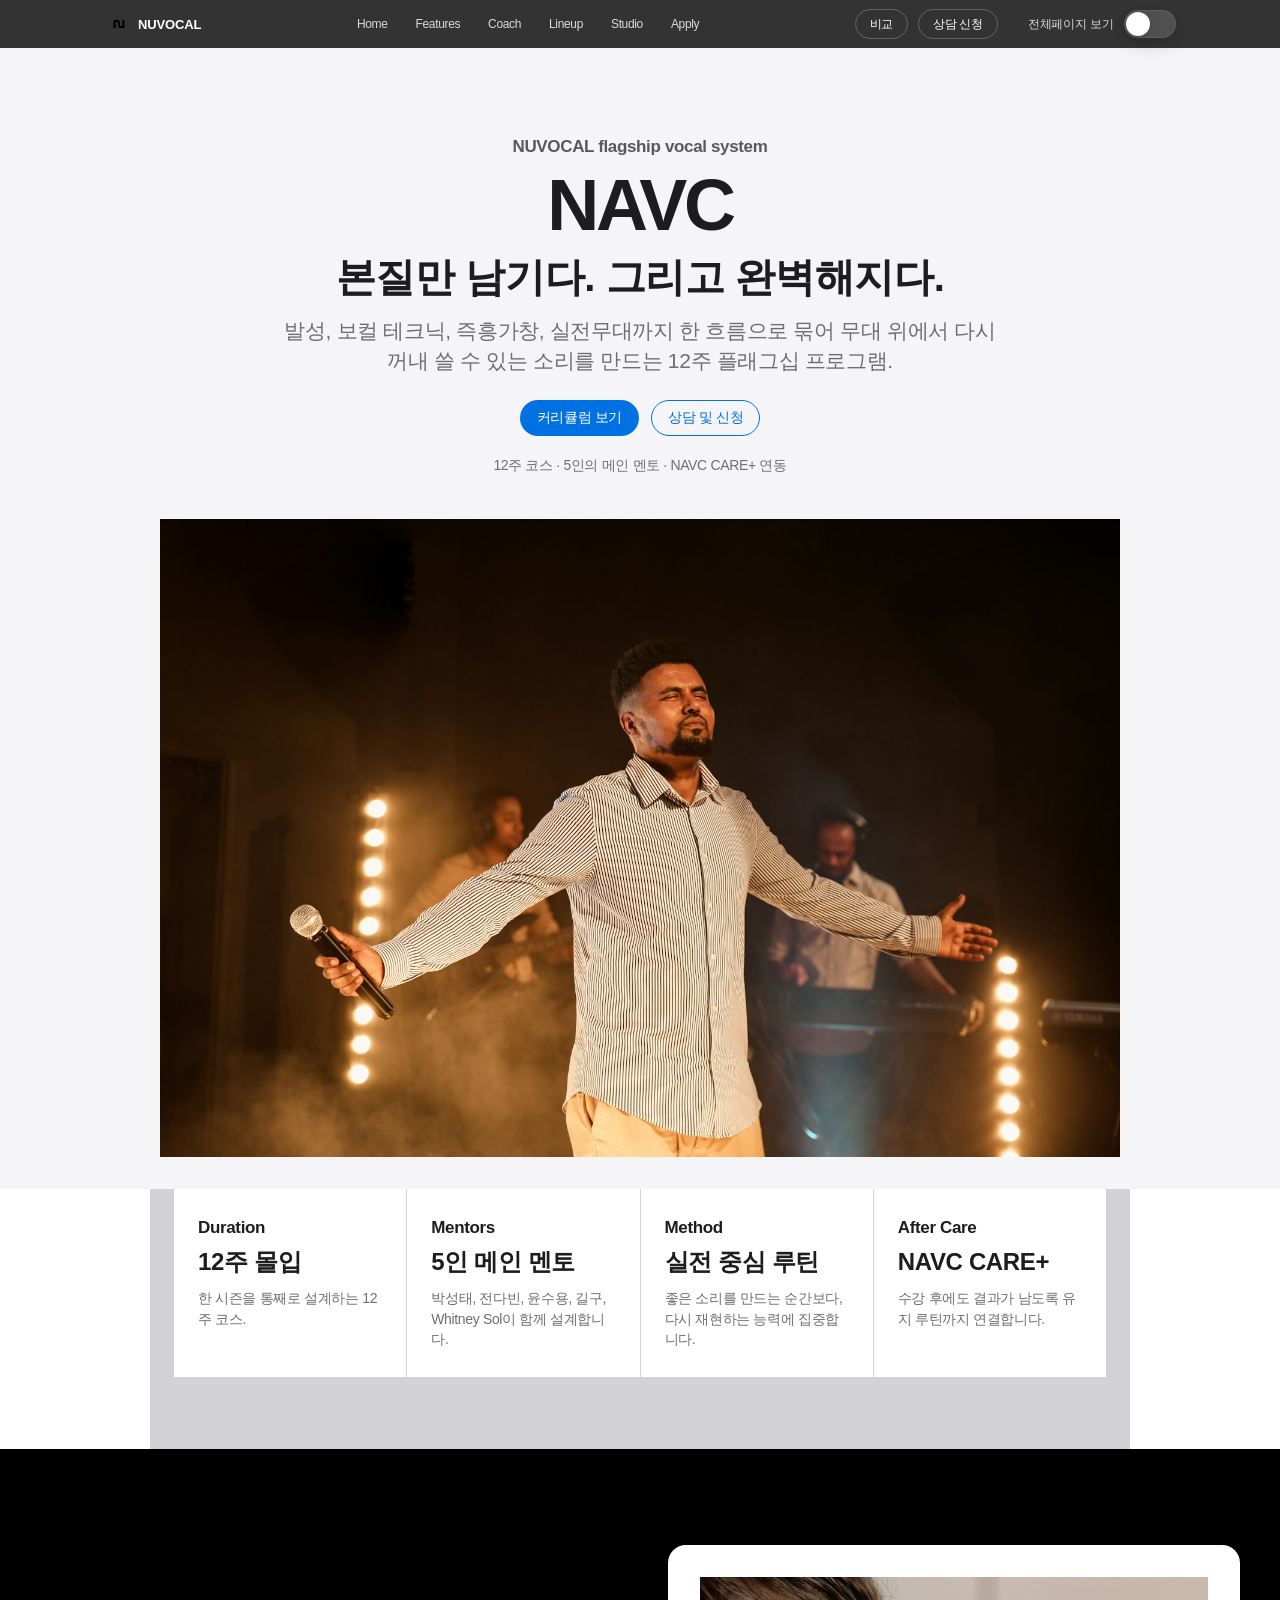
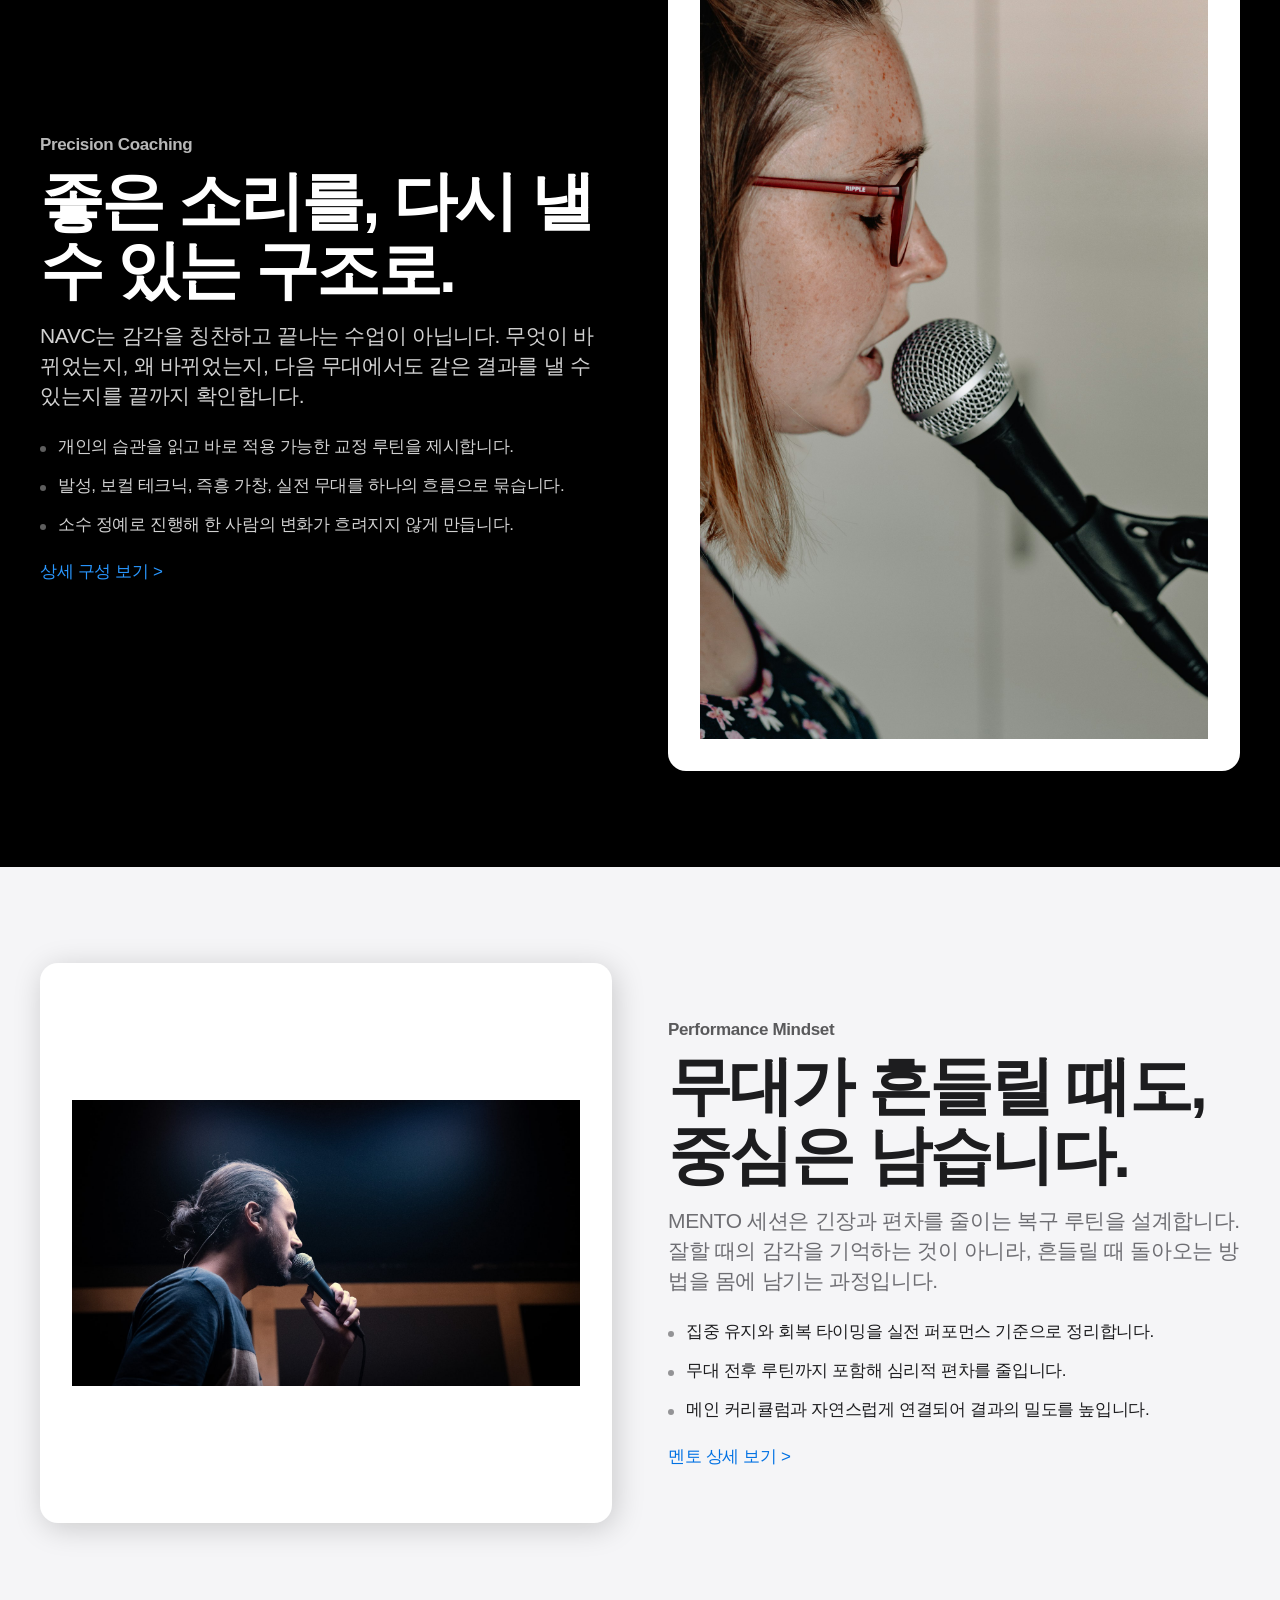
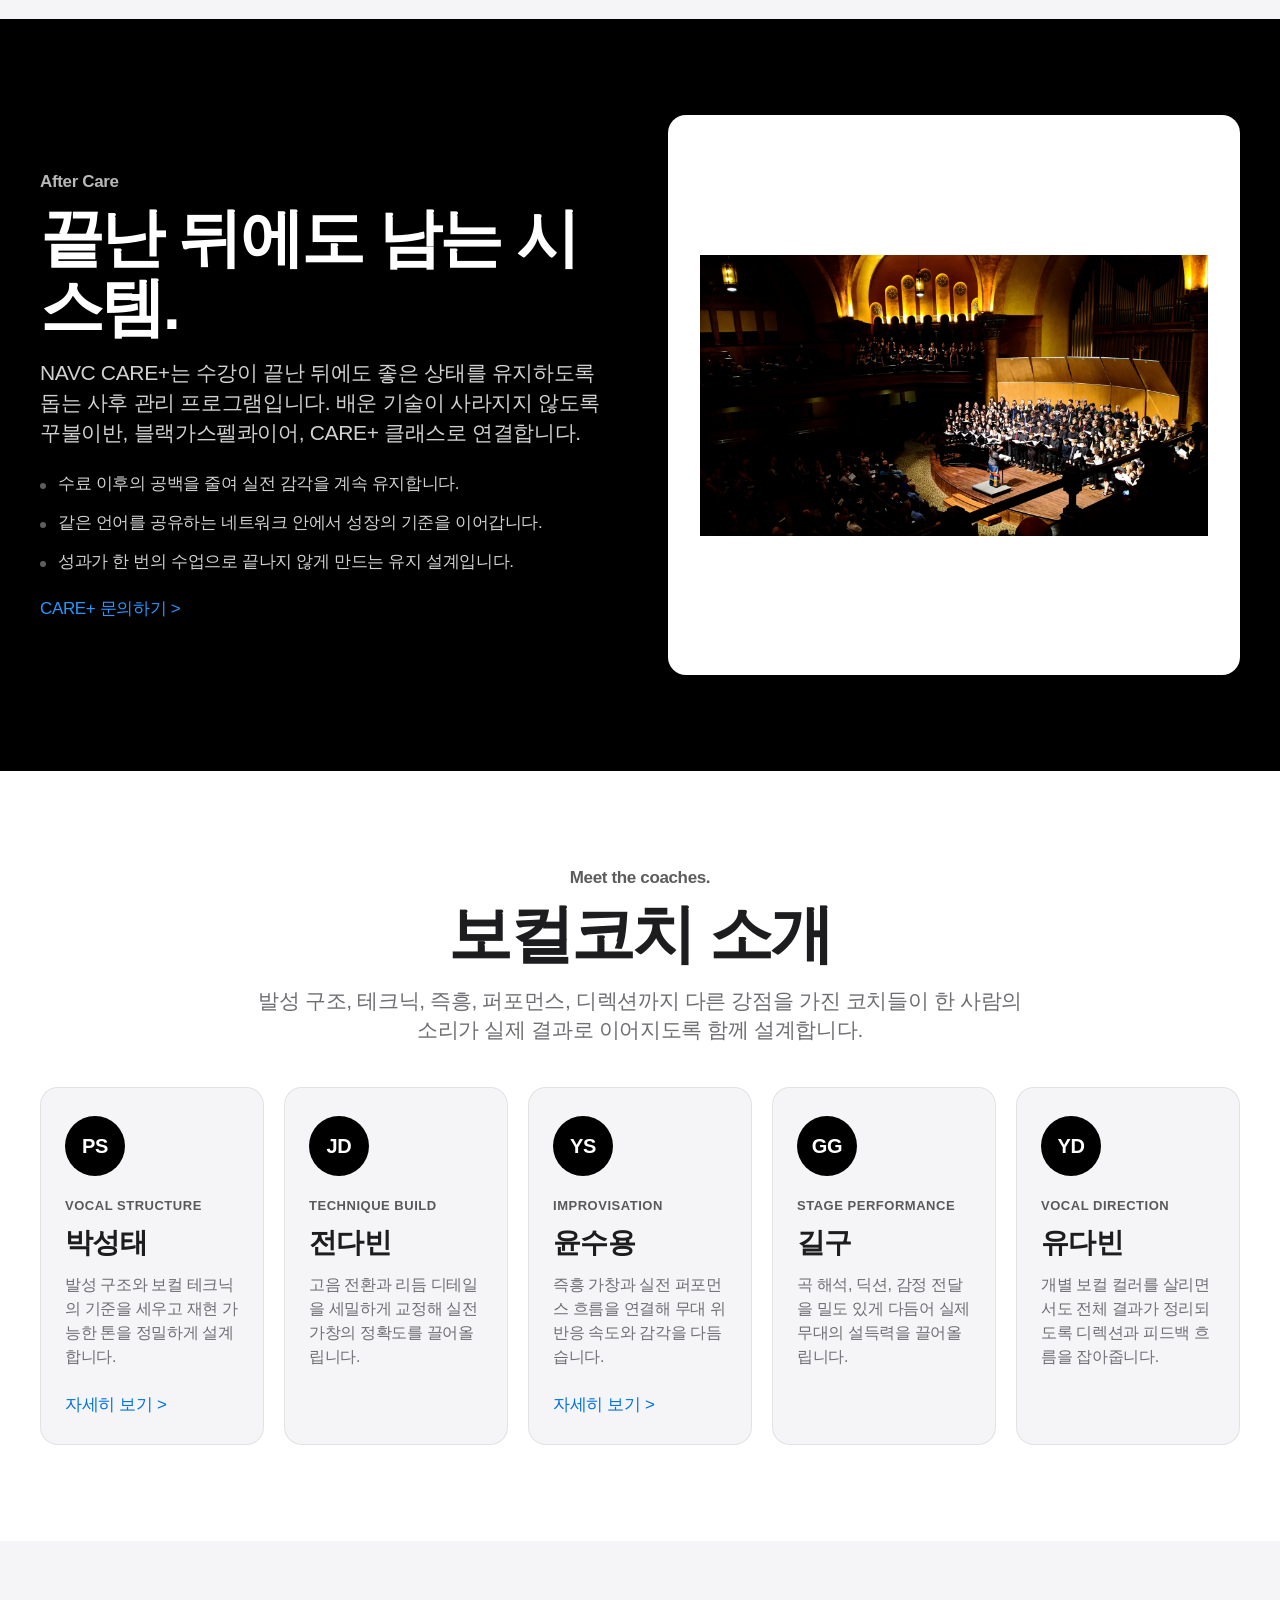
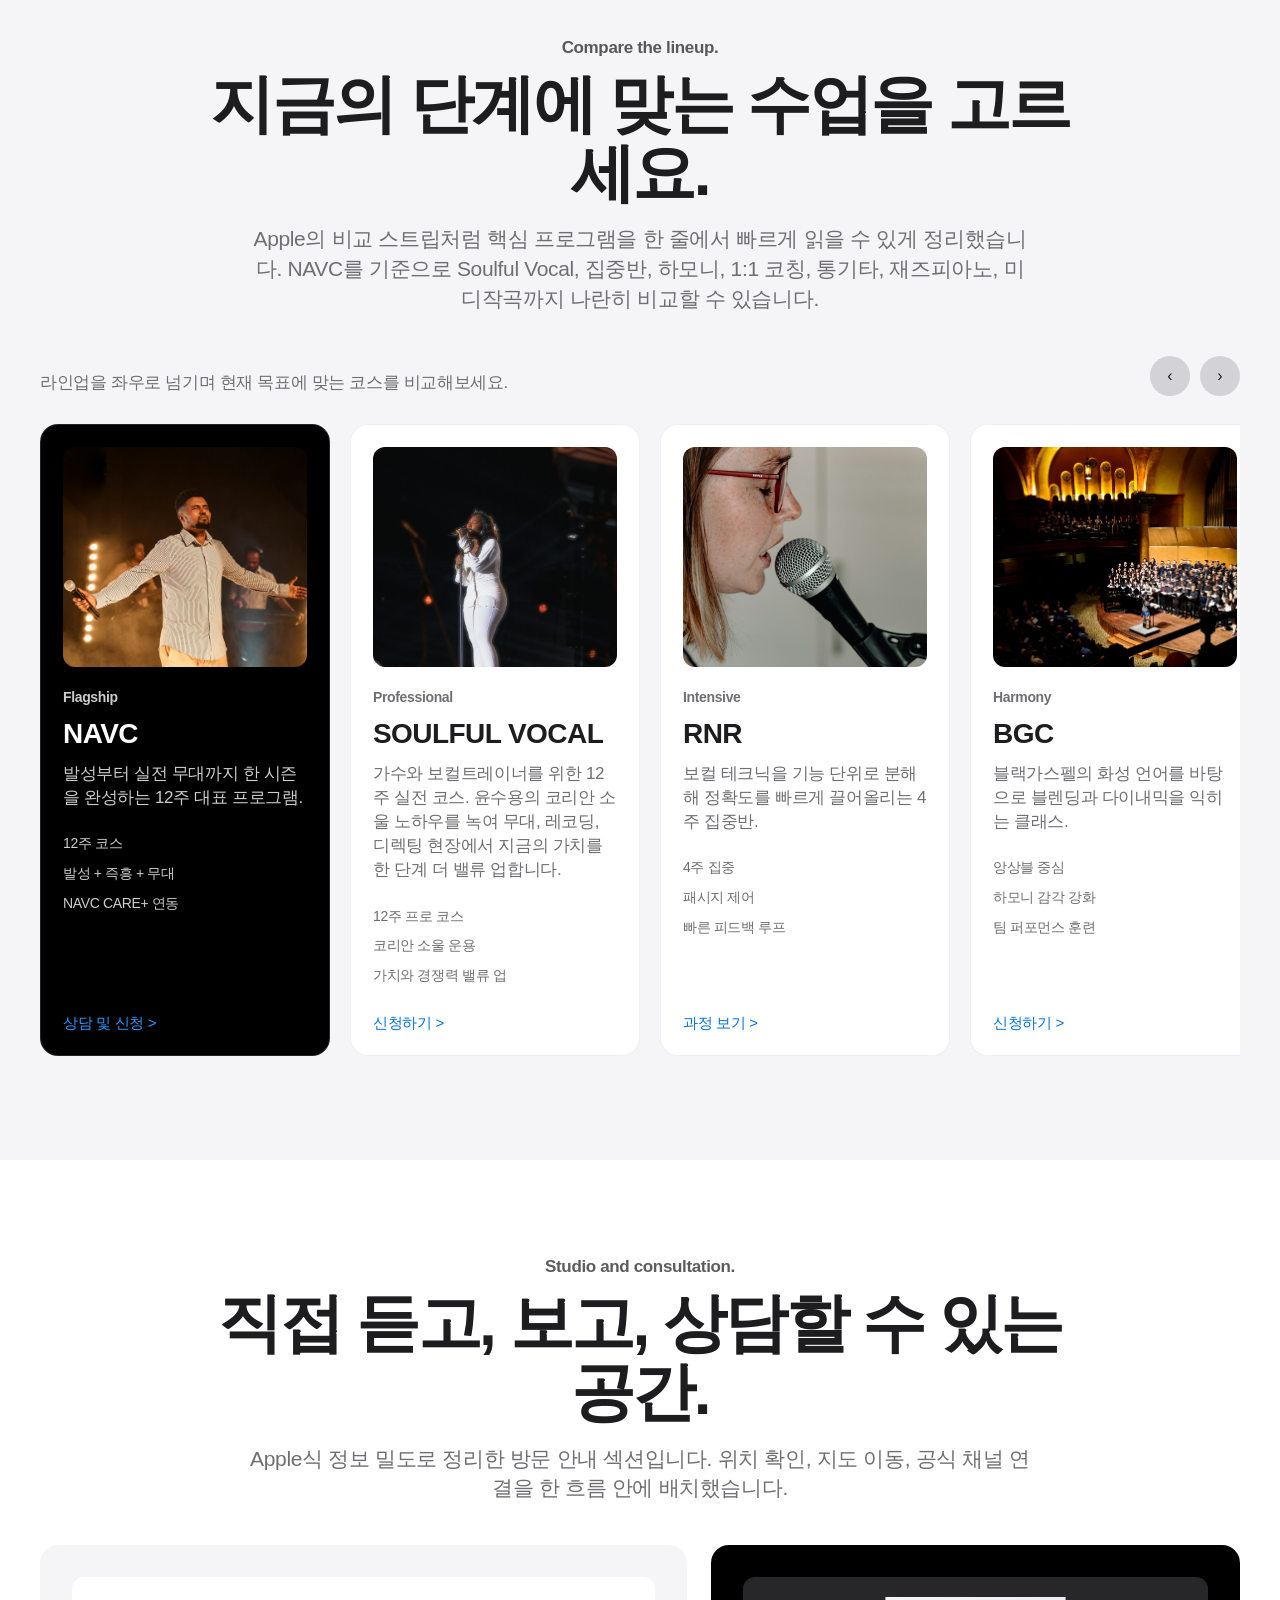
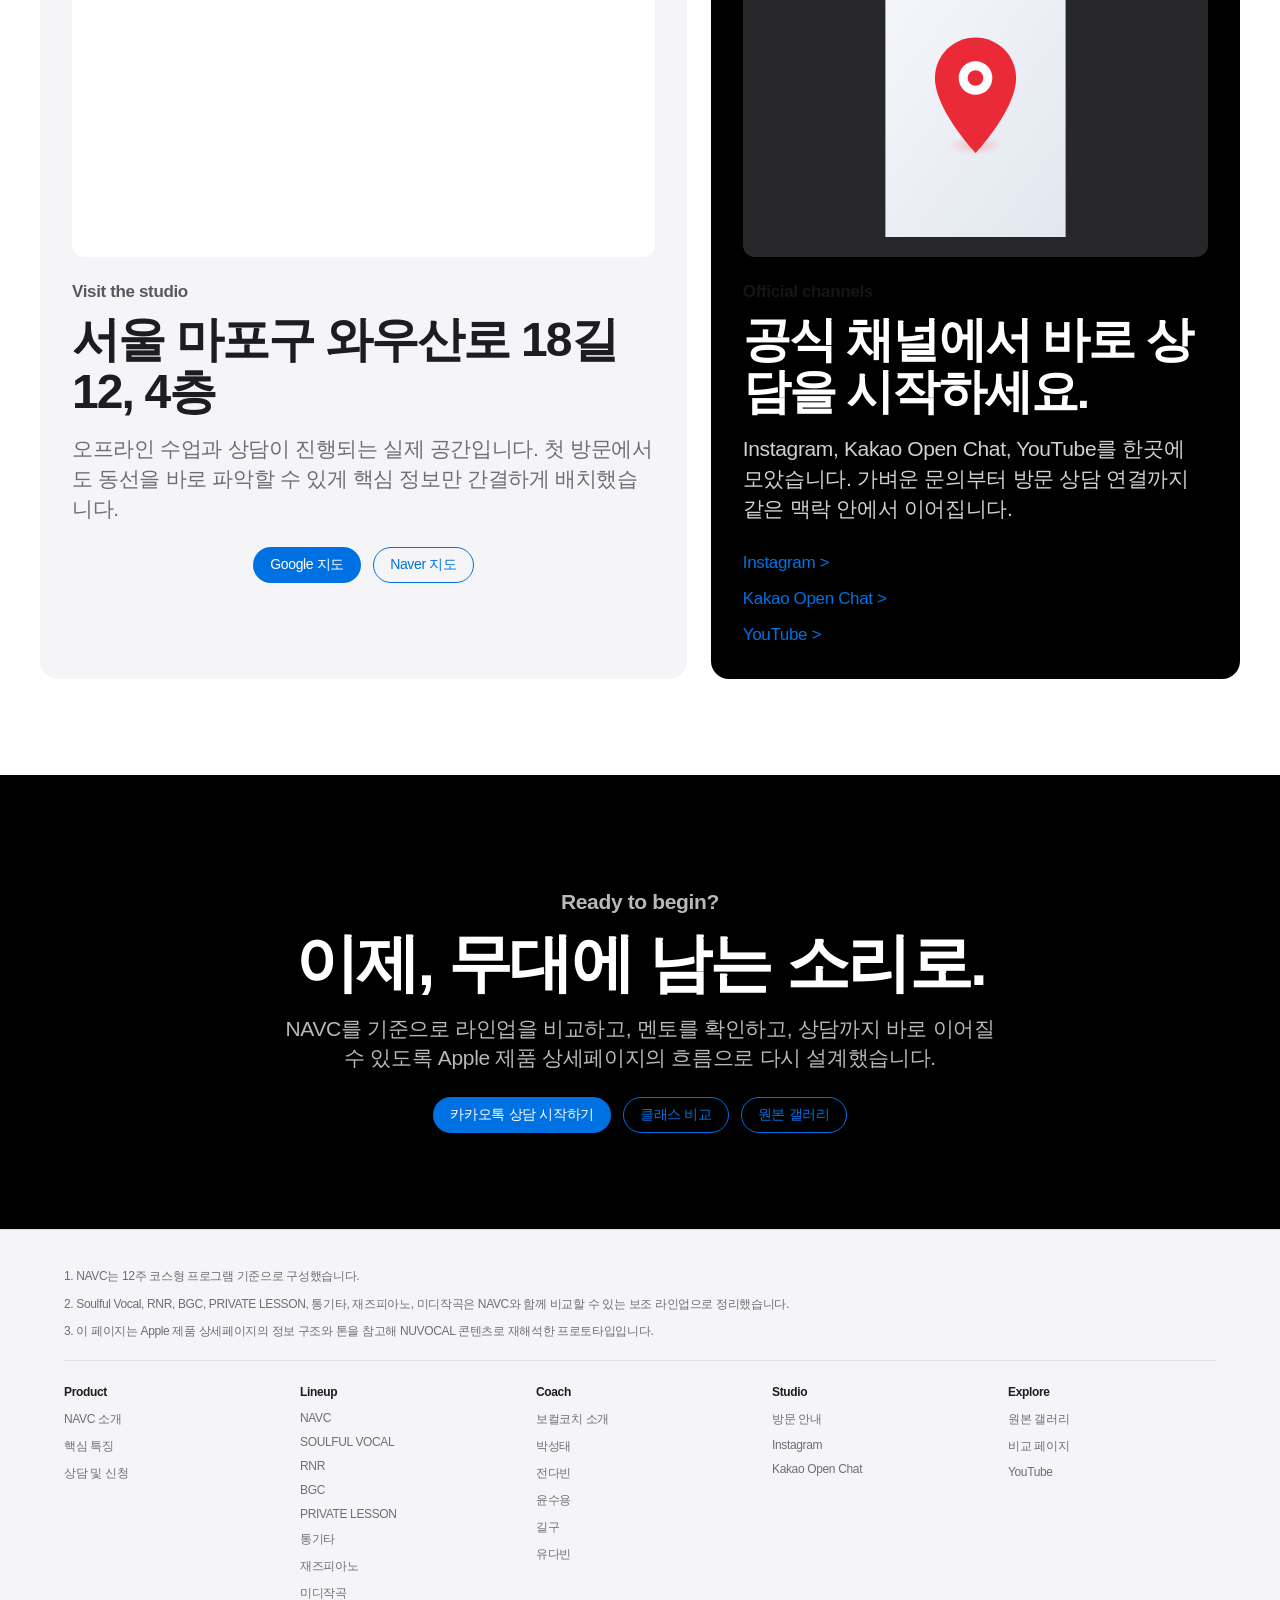
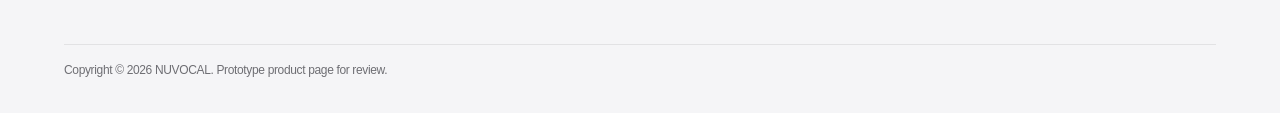
==== commit f7b3a56c: "Refine main toggle and simplify index11 detail flow" ====
--- a/index.html
+++ b/index.html
@@ -24,11 +24,18 @@
                 <a href="#lineup">Lineup</a>
                 <a href="#studio">Studio</a>
                 <a href="#apply">Apply</a>
-                <a href="./index11.html">Original</a>
             </div>
             <div class="nav-actions">
-                <a class="nav-chip" href="./class-compare.html">비교</a>
-                <a class="nav-chip is-primary" href="https://open.kakao.com/o/spwR12Rg" target="_blank" rel="noopener noreferrer">상담 신청</a>
+                <div class="nav-action-group">
+                    <a class="nav-chip" href="./class-compare.html">비교</a>
+                    <a class="nav-chip" href="https://open.kakao.com/o/spwR12Rg" target="_blank" rel="noopener noreferrer">상담 신청</a>
+                </div>
+                <a class="page-view-switch is-inactive" href="./index11.html" title="전체페이지 보기" aria-label="전체페이지 보기">
+                    <span class="page-view-switch__label">전체페이지 보기</span>
+                    <span class="page-view-switch__track" aria-hidden="true">
+                        <span class="page-view-switch__thumb"></span>
+                    </span>
+                </a>
             </div>
         </nav>
     </header>
@@ -205,7 +212,7 @@
                 <h2 class="section-title">지금의 단계에 맞는 수업을 고르세요.</h2>
                 <p class="section-subtitle">
                     Apple의 비교 스트립처럼 핵심 프로그램을 한 줄에서 빠르게 읽을 수 있게 정리했습니다.
-                    NAVC를 기준으로 집중반, 하모니, 1:1 코칭, 통기타, 재즈피아노, 미디작곡까지 나란히 비교할 수 있습니다.
+                    NAVC를 기준으로 Soulful Vocal, 집중반, 하모니, 1:1 코칭, 통기타, 재즈피아노, 미디작곡까지 나란히 비교할 수 있습니다.
                 </p>
             </div>
 
@@ -232,6 +239,21 @@
                             <li>NAVC CARE+ 연동</li>
                         </ul>
                         <span class="rail-link">상담 및 신청 &gt;</span>
+                    </a>
+
+                    <a class="rail-card" href="https://tally.so/r/wkr72J?class=navc-pro" target="_blank" rel="noopener noreferrer">
+                        <div class="rail-art">
+                            <img class="image-center" src="./assets/soulful-vocal.jpg" alt="무대 위에서 깊이 있는 감정선으로 노래하는 소울풀 보컬 퍼포먼스">
+                        </div>
+                        <span class="rail-label">Professional</span>
+                        <h3 class="rail-title">SOULFUL VOCAL</h3>
+                        <p class="rail-desc">가수와 보컬트레이너를 위한 12주 실전 코스. 윤수용의 코리안 소울 노하우를 녹여 무대, 레코딩, 디렉팅 현장에서 지금의 가치를 한 단계 더 밸류 업합니다.</p>
+                        <ul class="rail-specs">
+                            <li>12주 프로 코스</li>
+                            <li>코리안 소울 운용</li>
+                            <li>가치와 경쟁력 밸류 업</li>
+                        </ul>
+                        <span class="rail-link">신청하기 &gt;</span>
                     </a>
 
                     <a class="rail-card" href="https://tally.so/r/wkr72J?class=rnr" target="_blank" rel="noopener noreferrer">
@@ -411,7 +433,7 @@
         <div class="footer-inner">
             <div class="footnotes">
                 <span>1. NAVC는 12주 코스형 프로그램 기준으로 구성했습니다.</span>
-                <span>2. RNR, BGC, PRIVATE LESSON, 통기타, 재즈피아노, 미디작곡은 NAVC와 함께 비교할 수 있는 보조 라인업으로 정리했습니다.</span>
+                <span>2. Soulful Vocal, RNR, BGC, PRIVATE LESSON, 통기타, 재즈피아노, 미디작곡은 NAVC와 함께 비교할 수 있는 보조 라인업으로 정리했습니다.</span>
                 <span>3. 이 페이지는 Apple 제품 상세페이지의 정보 구조와 톤을 참고해 NUVOCAL 콘텐츠로 재해석한 프로토타입입니다.</span>
             </div>
 
@@ -425,6 +447,7 @@
                 <div class="footer-column">
                     <h3>Lineup</h3>
                     <a href="https://open.kakao.com/o/spwR12Rg" target="_blank" rel="noopener noreferrer">NAVC</a>
+                    <a href="https://tally.so/r/wkr72J?class=navc-pro" target="_blank" rel="noopener noreferrer">SOULFUL VOCAL</a>
                     <a href="https://tally.so/r/wkr72J?class=rnr" target="_blank" rel="noopener noreferrer">RNR</a>
                     <a href="https://tally.so/r/wkr72J?class=bgc" target="_blank" rel="noopener noreferrer">BGC</a>
                     <a href="https://tally.so/r/wkr72J?class=private-lesson" target="_blank" rel="noopener noreferrer">PRIVATE LESSON</a>
--- a/prototype.css
+++ b/prototype.css
@@ -115,6 +115,13 @@
 .nav-actions {
     display: flex;
     align-items: center;
+    gap: 12px;
+    margin-left: auto;
+}
+
+.nav-action-group {
+    display: flex;
+    align-items: center;
     gap: 10px;
 }
 
@@ -155,6 +162,89 @@
 .nav-chip.is-primary:hover,
 .button-pill.is-primary:hover {
     background: var(--blue-hover);
+}
+
+.page-view-switch {
+    display: inline-flex;
+    align-items: center;
+    justify-content: flex-end;
+    gap: 10px;
+    margin-left: 18px;
+    margin-right: -6px;
+    color: rgba(255, 255, 255, 0.82);
+    text-decoration: none;
+    white-space: nowrap;
+}
+
+.page-view-switch__label {
+    font-size: 12px;
+    line-height: 1;
+    letter-spacing: -0.01em;
+}
+
+.page-view-switch__track {
+    position: relative;
+    display: inline-flex;
+    align-items: center;
+    width: 52px;
+    height: 28px;
+    padding: 2px;
+    border-radius: 999px;
+    background: rgba(255, 255, 255, 0.14);
+    box-shadow: inset 0 0 0 1px rgba(255, 255, 255, 0.08), 0 6px 18px rgba(0, 0, 0, 0.18);
+    transition: transform 180ms ease, box-shadow 180ms ease, filter 180ms ease;
+}
+
+.page-view-switch__thumb {
+    position: absolute;
+    top: 2px;
+    left: 2px;
+    width: 24px;
+    height: 24px;
+    border-radius: 50%;
+    background: #ffffff;
+    box-shadow: 0 2px 8px rgba(0, 0, 0, 0.16), inset 0 0 0 1px rgba(0, 0, 0, 0.04);
+    transition: transform 180ms ease, box-shadow 180ms ease;
+}
+
+.page-view-switch.is-active .page-view-switch__track {
+    background: linear-gradient(180deg, #4da3ff 0%, #0071e3 100%);
+    box-shadow: inset 0 0 0 1px rgba(255, 255, 255, 0.14), 0 6px 18px rgba(0, 113, 227, 0.3);
+}
+
+.page-view-switch.is-active .page-view-switch__thumb {
+    transform: translateX(24px);
+    box-shadow: 0 2px 8px rgba(0, 0, 0, 0.18), inset 0 0 0 1px rgba(0, 113, 227, 0.12);
+}
+
+.page-view-switch:hover .page-view-switch__track {
+    transform: translateY(-1px);
+    box-shadow: inset 0 0 0 1px rgba(255, 255, 255, 0.12), 0 8px 20px rgba(0, 0, 0, 0.22);
+    filter: saturate(1.03);
+}
+
+.page-view-switch.is-active:hover .page-view-switch__track {
+    box-shadow: inset 0 0 0 1px rgba(255, 255, 255, 0.14), 0 10px 22px rgba(0, 113, 227, 0.34);
+}
+
+.page-view-switch:focus-visible {
+    outline: none;
+}
+
+.page-view-switch:focus-visible .page-view-switch__track {
+    box-shadow: 0 0 0 3px rgba(255, 255, 255, 0.18), 0 0 0 6px rgba(0, 113, 227, 0.32);
+}
+
+.sr-only {
+    position: absolute;
+    width: 1px;
+    height: 1px;
+    padding: 0;
+    margin: -1px;
+    overflow: hidden;
+    clip: rect(0, 0, 0, 0);
+    white-space: nowrap;
+    border: 0;
 }
 
 .button-pill:hover {
@@ -901,7 +991,39 @@
     }
 
     .nav-actions {
+        width: 100%;
         margin-left: auto;
+        justify-content: flex-end;
+    }
+
+    .nav-action-group {
+        display: flex;
+        align-items: center;
+        gap: 10px;
+    }
+
+    .page-view-switch {
+        gap: 8px;
+        margin-left: 12px;
+        margin-right: 0;
+    }
+
+    .page-view-switch__label {
+        font-size: 11px;
+    }
+
+    .page-view-switch__track {
+        width: 46px;
+        height: 26px;
+    }
+
+    .page-view-switch__thumb {
+        width: 22px;
+        height: 22px;
+    }
+
+    .page-view-switch.is-active .page-view-switch__thumb {
+        transform: translateX(20px);
     }
 
     .product-hero,
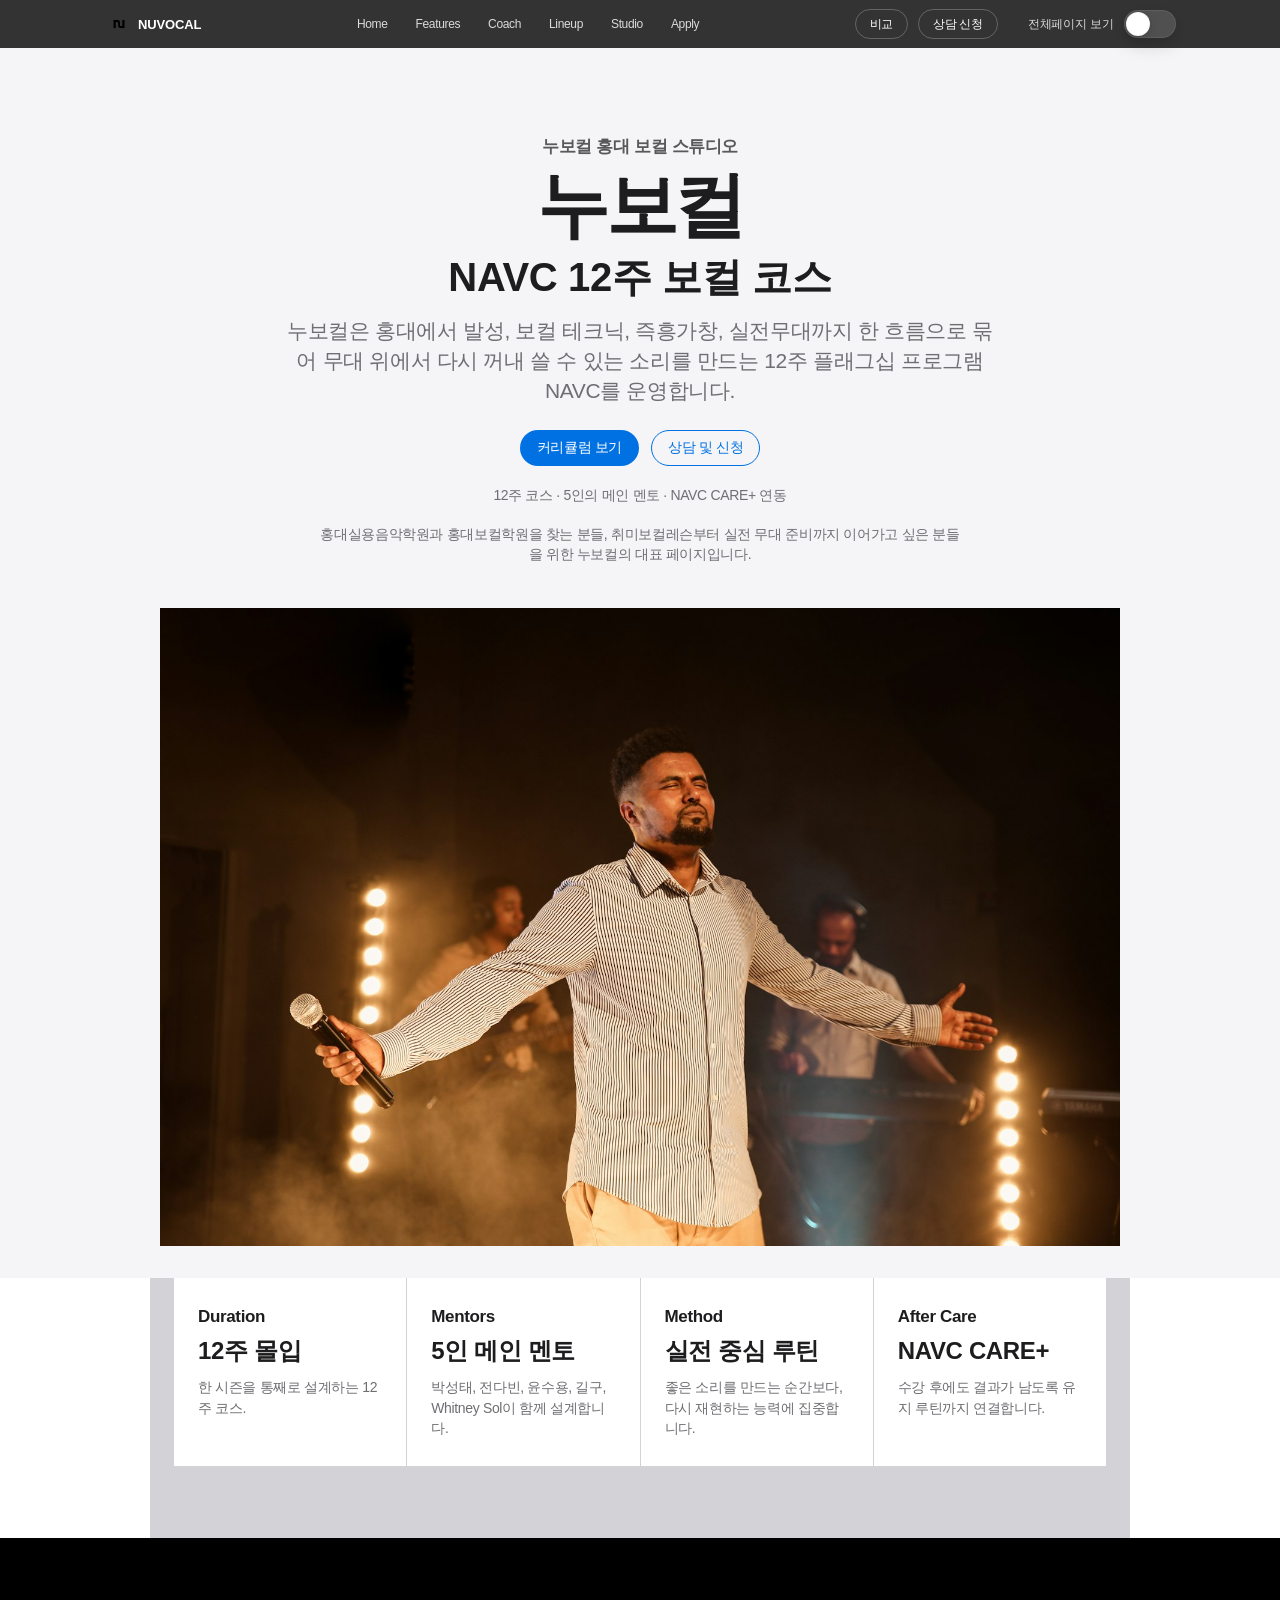
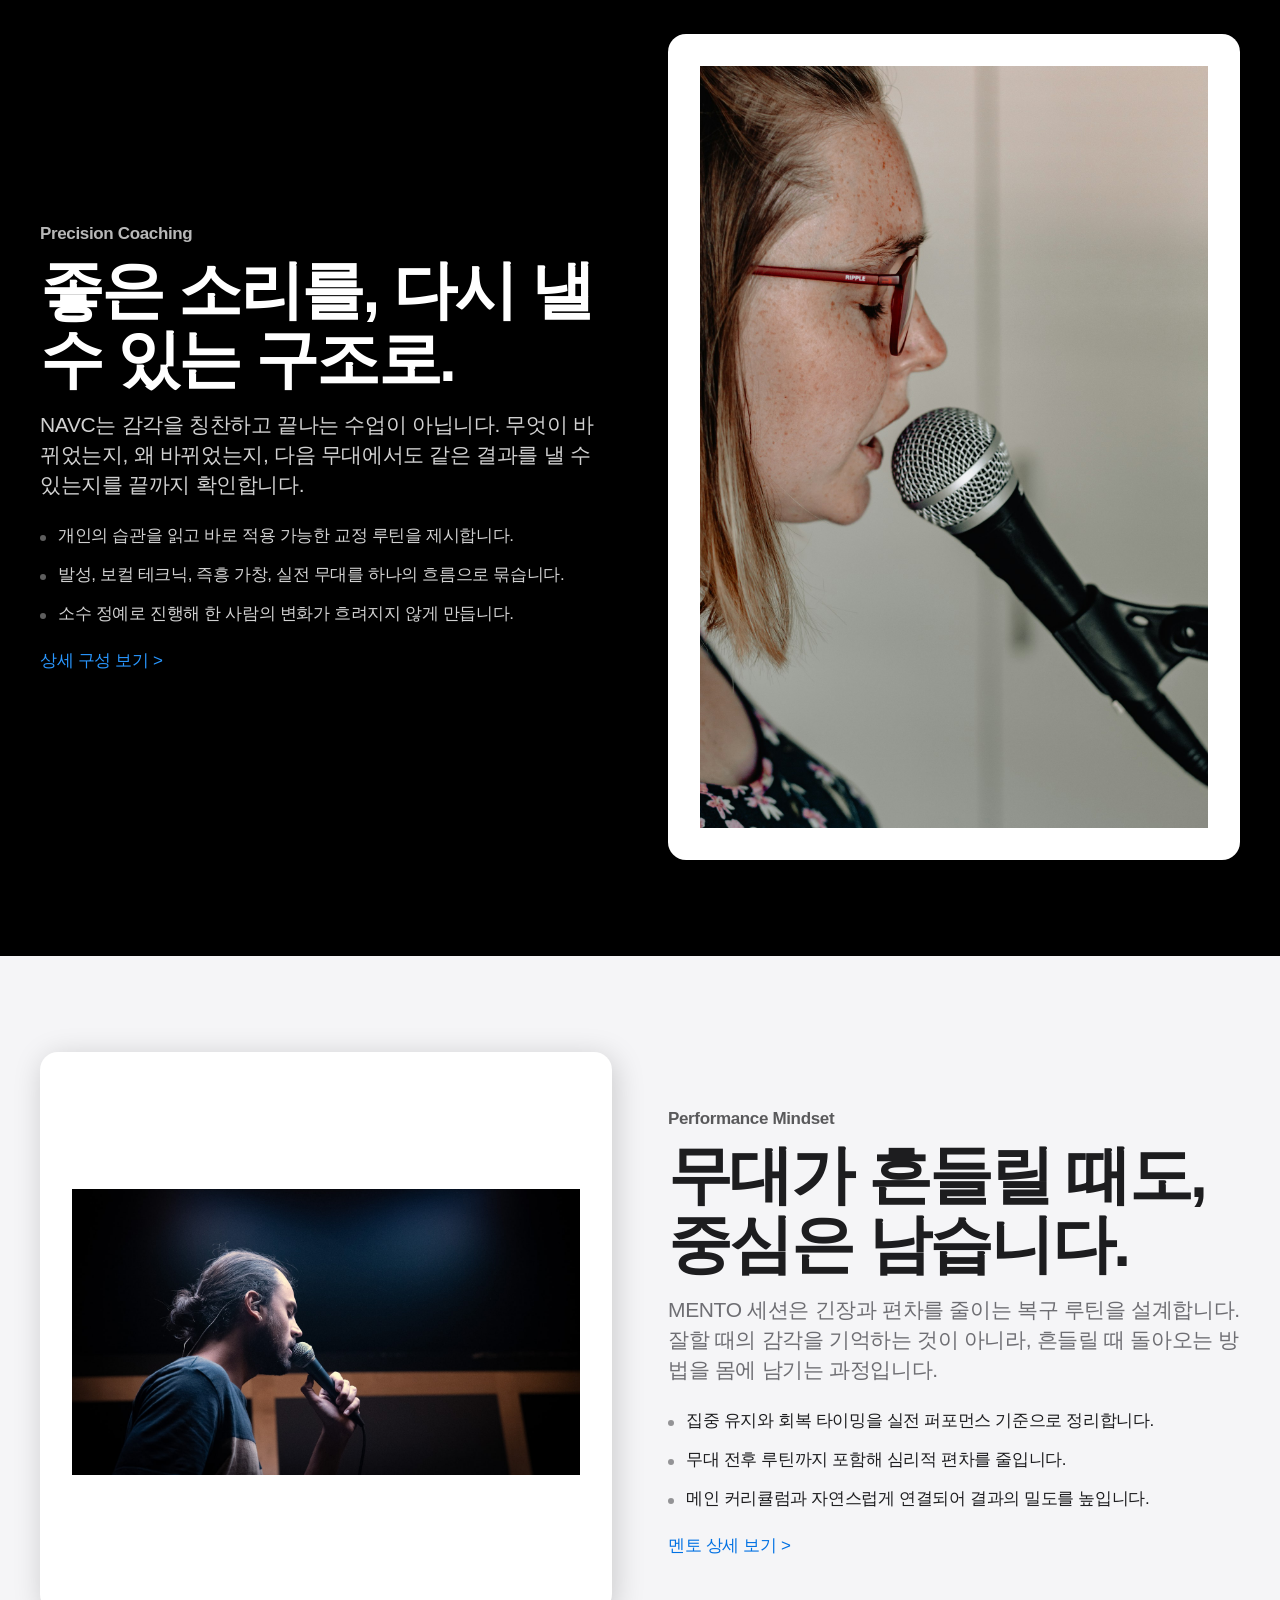
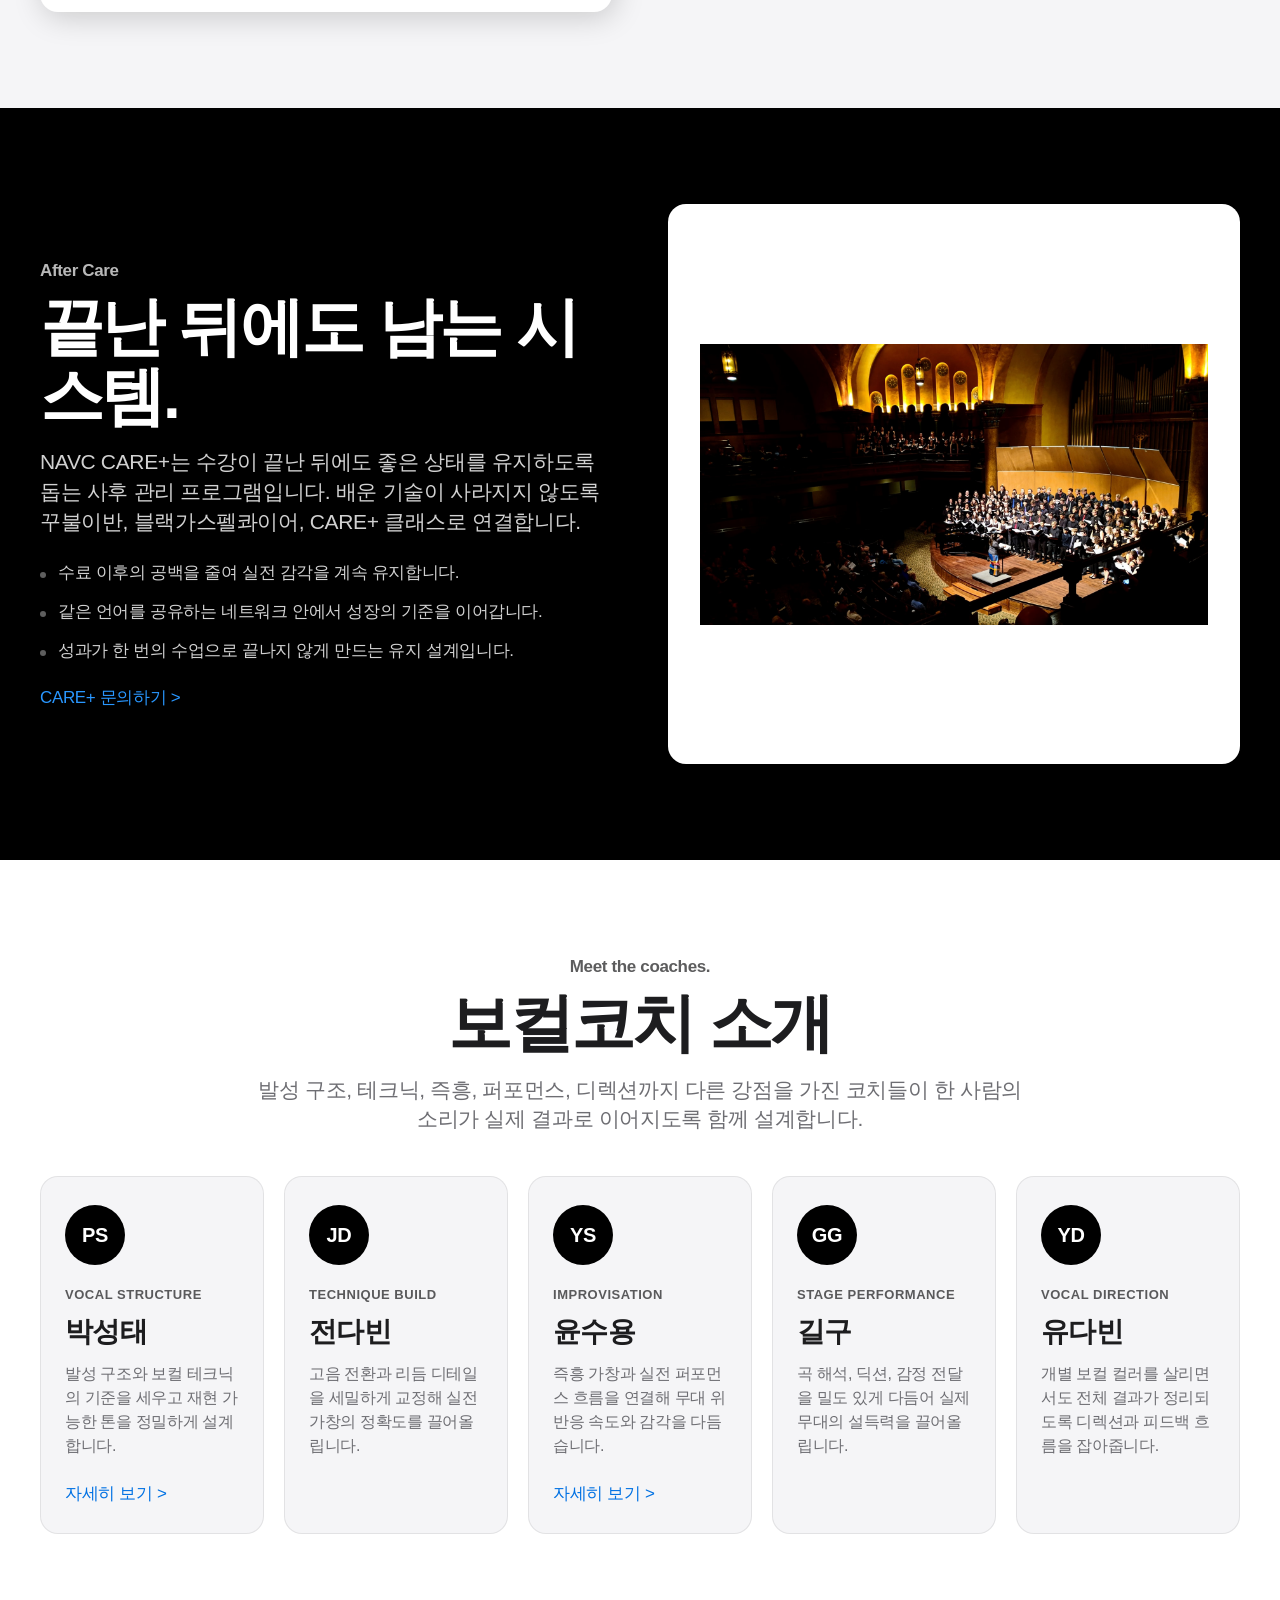
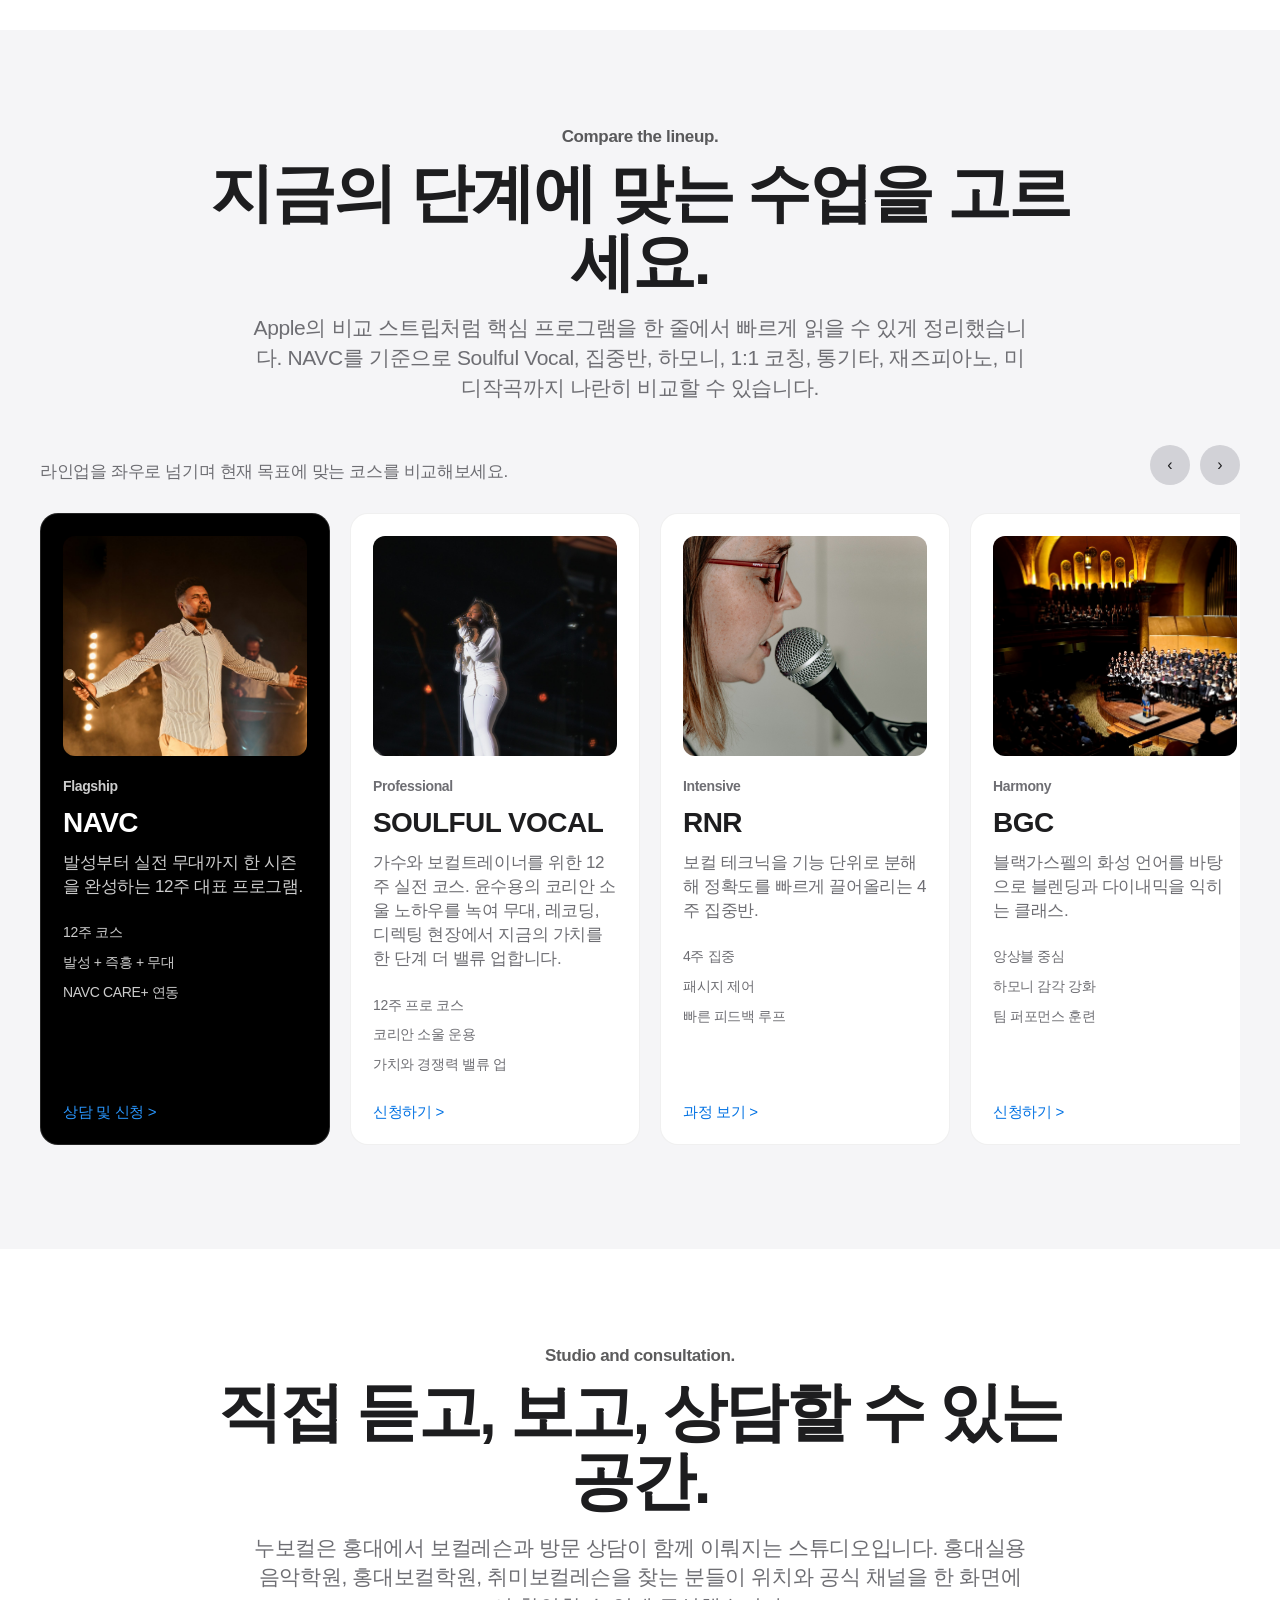
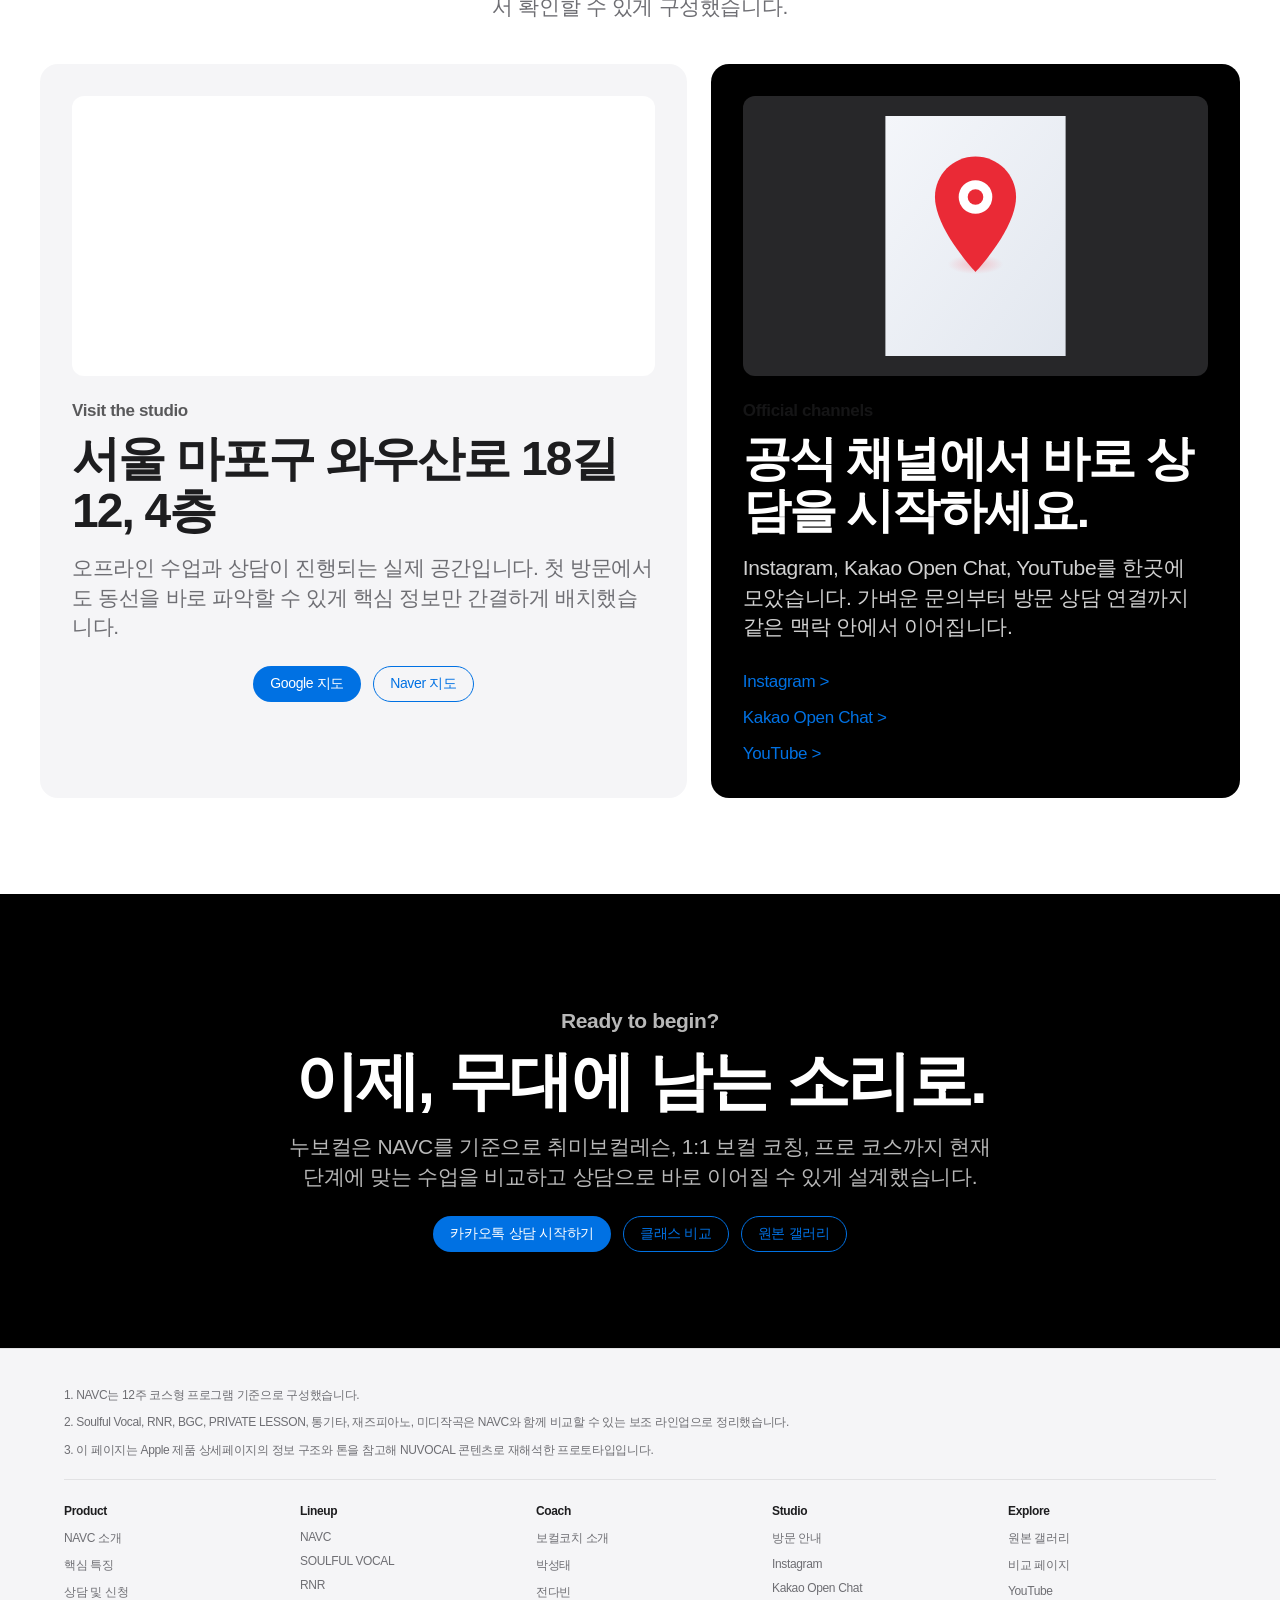
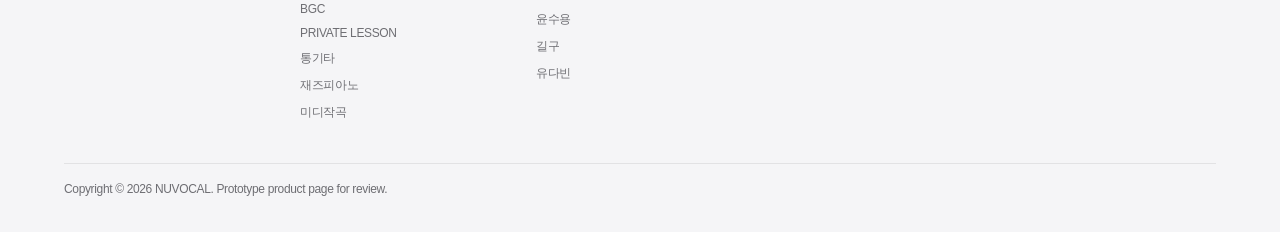
==== commit a26c8c33: "Prepare Naver SEO metadata and sitemap" ====
--- a/index.html
+++ b/index.html
@@ -3,11 +3,51 @@
 <head>
     <meta charset="UTF-8">
     <meta name="viewport" content="width=device-width, initial-scale=1.0">
-    <title>NAVC - NUVOCAL Prototype</title>
-    <meta name="description" content="Apple 제품 상세페이지 톤으로 재구성한 NUVOCAL NAVC 프로토타입입니다.">
+    <title>누보컬 | 홍대 보컬학원 · NAVC 12주 코스 · 취미보컬레슨</title>
+    <meta name="description" content="누보컬은 홍대에서 NAVC 12주 코스, 1:1 보컬 코칭, 취미보컬레슨을 운영하는 보컬 스튜디오입니다. 홍대실용음악학원과 홍대보컬학원을 찾는 분들을 위해 발성, 무대, 통기타, 재즈피아노, 미디작곡까지 한 흐름으로 안내합니다.">
+    <meta name="keywords" content="누보컬, 홍대실용음악학원, 홍대보컬학원, 취미보컬레슨, 보컬레슨, 1:1 보컬코칭, NAVC, 통기타, 재즈피아노, 미디작곡">
+    <meta name="robots" content="index,follow,max-image-preview:large">
+    <meta name="naver-site-verification" content="PASTE_NAVER_SITE_VERIFICATION_TOKEN_HERE">
+    <link rel="canonical" href="https://tubular-llama-039250.netlify.app/">
+    <meta property="og:type" content="website">
+    <meta property="og:locale" content="ko_KR">
+    <meta property="og:site_name" content="누보컬">
+    <meta property="og:title" content="누보컬 | 홍대 보컬학원 · NAVC 12주 코스">
+    <meta property="og:description" content="누보컬은 홍대에서 NAVC 12주 코스, 1:1 보컬 코칭, 취미보컬레슨을 운영하는 보컬 스튜디오입니다. 발성, 무대, 통기타, 재즈피아노, 미디작곡까지 한 흐름으로 연결합니다.">
+    <meta property="og:url" content="https://tubular-llama-039250.netlify.app/">
     <link rel="icon" type="image/png" href="./assets/logo.png">
     <link rel="apple-touch-icon" href="./assets/logo.png">
     <link rel="stylesheet" href="./prototype.css">
+    <script type="application/ld+json">
+        {
+            "@context": "https://schema.org",
+            "@type": "MusicSchool",
+            "name": "누보컬",
+            "alternateName": "NUVOCAL",
+            "url": "https://tubular-llama-039250.netlify.app/",
+            "description": "누보컬은 홍대에서 NAVC 12주 코스, 1:1 보컬 코칭, 취미보컬레슨을 운영하는 보컬 스튜디오입니다.",
+            "address": {
+                "@type": "PostalAddress",
+                "streetAddress": "와우산로 18길 12, 4층",
+                "addressLocality": "마포구",
+                "addressRegion": "서울",
+                "addressCountry": "KR"
+            },
+            "sameAs": [
+                "https://www.instagram.com/nuvocal_/",
+                "https://www.youtube.com/@nuvocal"
+            ],
+            "knowsAbout": [
+                "홍대실용음악학원",
+                "홍대보컬학원",
+                "취미보컬레슨",
+                "보컬 코칭",
+                "통기타",
+                "재즈피아노",
+                "미디작곡"
+            ]
+        }
+    </script>
 </head>
 <body>
     <header class="site-header" id="top">
@@ -43,18 +83,19 @@
     <main class="page-main">
         <section class="product-hero" id="overview">
             <div class="hero-copy">
-                <p class="eyebrow">NUVOCAL flagship vocal system</p>
-                <h1 class="hero-title">NAVC</h1>
-                <p class="hero-lead">본질만 남기다. 그리고 완벽해지다.</p>
+                <p class="eyebrow">누보컬 홍대 보컬 스튜디오</p>
+                <h1 class="hero-title">누보컬</h1>
+                <p class="hero-lead">NAVC 12주 보컬 코스</p>
                 <p class="hero-desc">
-                    발성, 보컬 테크닉, 즉흥가창, 실전무대까지 한 흐름으로 묶어
-                    무대 위에서 다시 꺼내 쓸 수 있는 소리를 만드는 12주 플래그십 프로그램.
+                    누보컬은 홍대에서 발성, 보컬 테크닉, 즉흥가창, 실전무대까지 한 흐름으로 묶어
+                    무대 위에서 다시 꺼내 쓸 수 있는 소리를 만드는 12주 플래그십 프로그램 NAVC를 운영합니다.
                 </p>
                 <div class="hero-actions">
                     <a class="button-pill is-primary" href="./class-compare.html">커리큘럼 보기</a>
                     <a class="button-pill" href="https://open.kakao.com/o/spwR12Rg" target="_blank" rel="noopener noreferrer">상담 및 신청</a>
                 </div>
                 <p class="hero-note">12주 코스 · 5인의 메인 멘토 · NAVC CARE+ 연동</p>
+                <p class="hero-search-copy">홍대실용음악학원과 홍대보컬학원을 찾는 분들, 취미보컬레슨부터 실전 무대 준비까지 이어가고 싶은 분들을 위한 누보컬의 대표 페이지입니다.</p>
             </div>
             <div class="hero-media">
                 <img class="image-center" src="./assets/navc-stage-hero.jpg" alt="무대 위에서 퍼포먼스를 펼치는 NAVC 대표 비주얼">
@@ -369,8 +410,8 @@
                 <p class="section-kicker">Studio and consultation.</p>
                 <h2 class="section-title">직접 듣고, 보고, 상담할 수 있는 공간.</h2>
                 <p class="section-subtitle">
-                    Apple식 정보 밀도로 정리한 방문 안내 섹션입니다.
-                    위치 확인, 지도 이동, 공식 채널 연결을 한 흐름 안에 배치했습니다.
+                    누보컬은 홍대에서 보컬레슨과 방문 상담이 함께 이뤄지는 스튜디오입니다.
+                    홍대실용음악학원, 홍대보컬학원, 취미보컬레슨을 찾는 분들이 위치와 공식 채널을 한 화면에서 확인할 수 있게 구성했습니다.
                 </p>
             </div>
 
@@ -417,8 +458,8 @@
                 <p class="eyebrow is-dark-text">Ready to begin?</p>
                 <h2>이제, 무대에 남는 소리로.</h2>
                 <p>
-                    NAVC를 기준으로 라인업을 비교하고, 멘토를 확인하고, 상담까지 바로 이어질 수 있도록
-                    Apple 제품 상세페이지의 흐름으로 다시 설계했습니다.
+                    누보컬은 NAVC를 기준으로 취미보컬레슨, 1:1 보컬 코칭, 프로 코스까지
+                    현재 단계에 맞는 수업을 비교하고 상담으로 바로 이어질 수 있게 설계했습니다.
                 </p>
                 <div class="final-cta-actions">
                     <a class="button-pill is-primary" href="https://open.kakao.com/o/spwR12Rg" target="_blank" rel="noopener noreferrer">카카오톡 상담 시작하기</a>
--- a/prototype.css
+++ b/prototype.css
@@ -340,11 +340,17 @@
     margin-top: 24px;
 }
 
-.hero-note {
+.hero-note,
+.hero-search-copy {
     margin: 20px 0 0;
     font-size: 14px;
     line-height: 1.4;
     color: var(--text-secondary);
+}
+
+.hero-search-copy {
+    max-width: 640px;
+    margin-inline: auto;
 }
 
 .hero-media {
